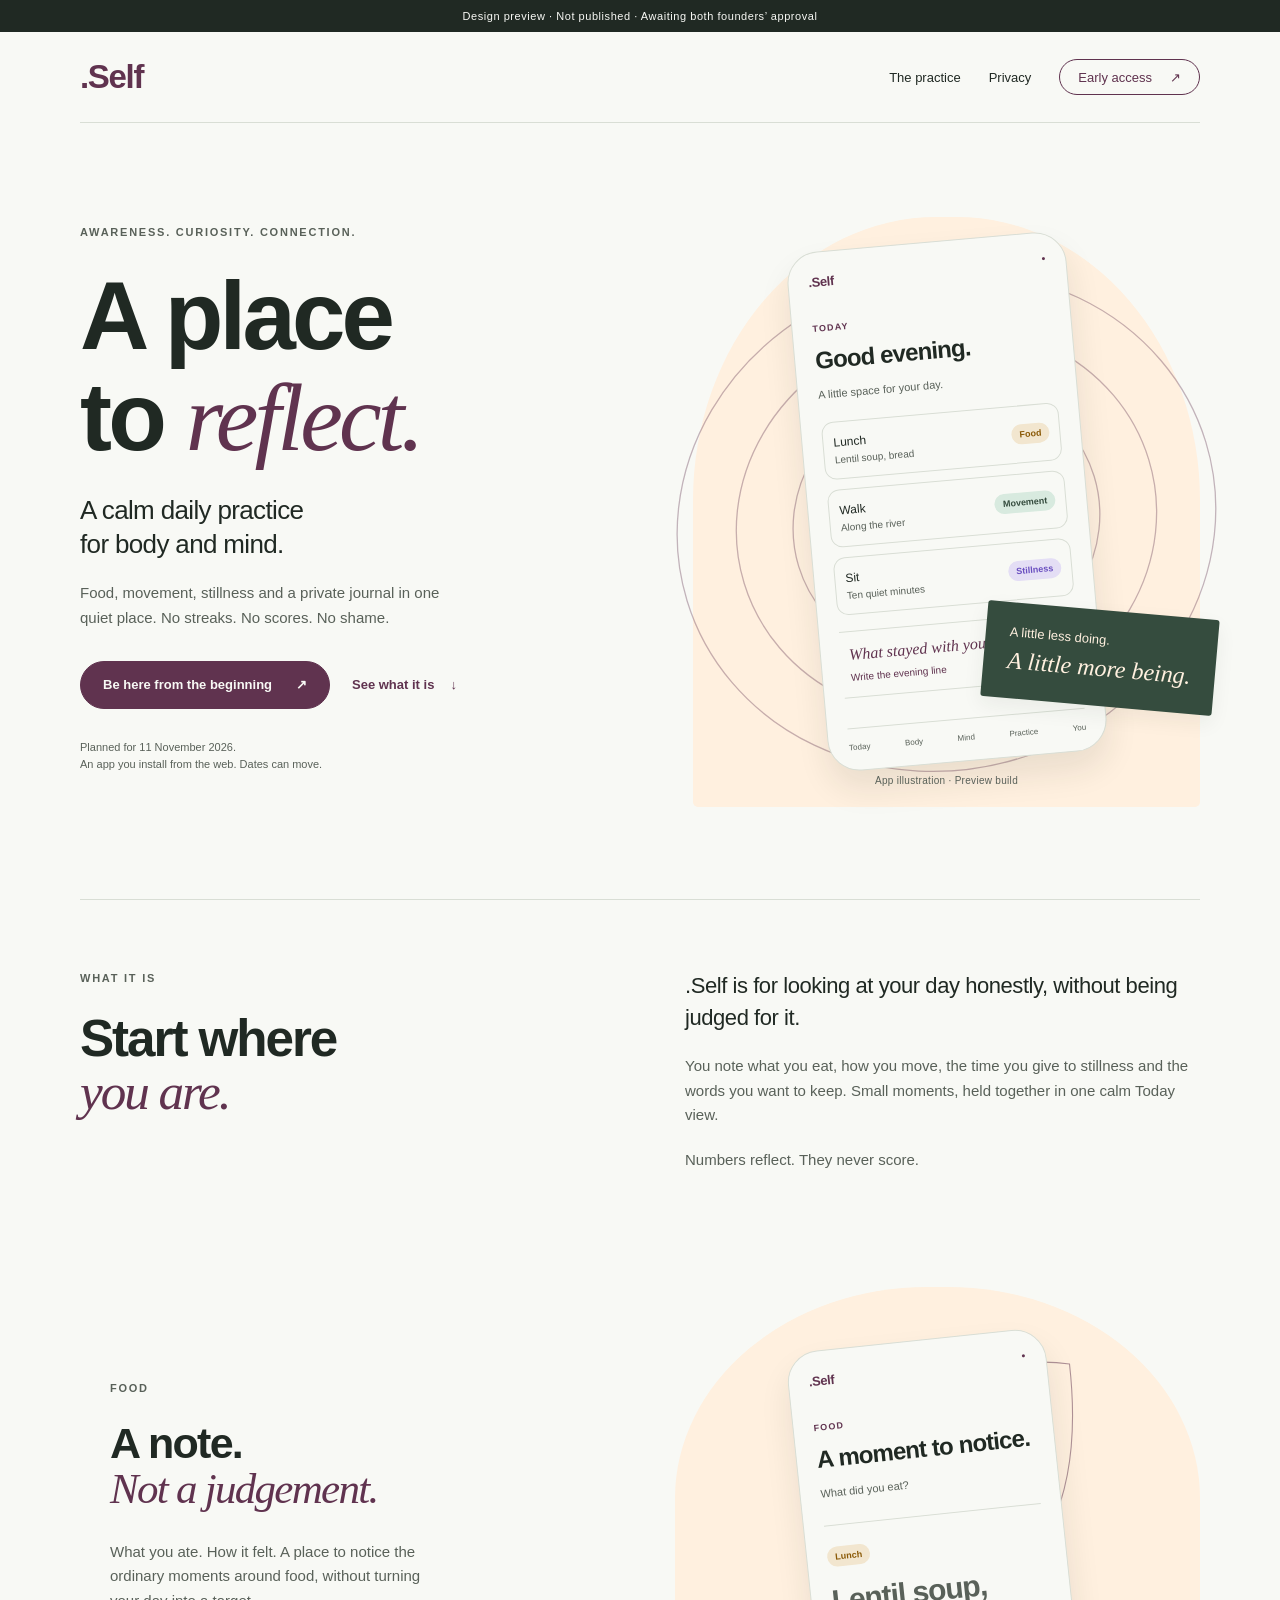
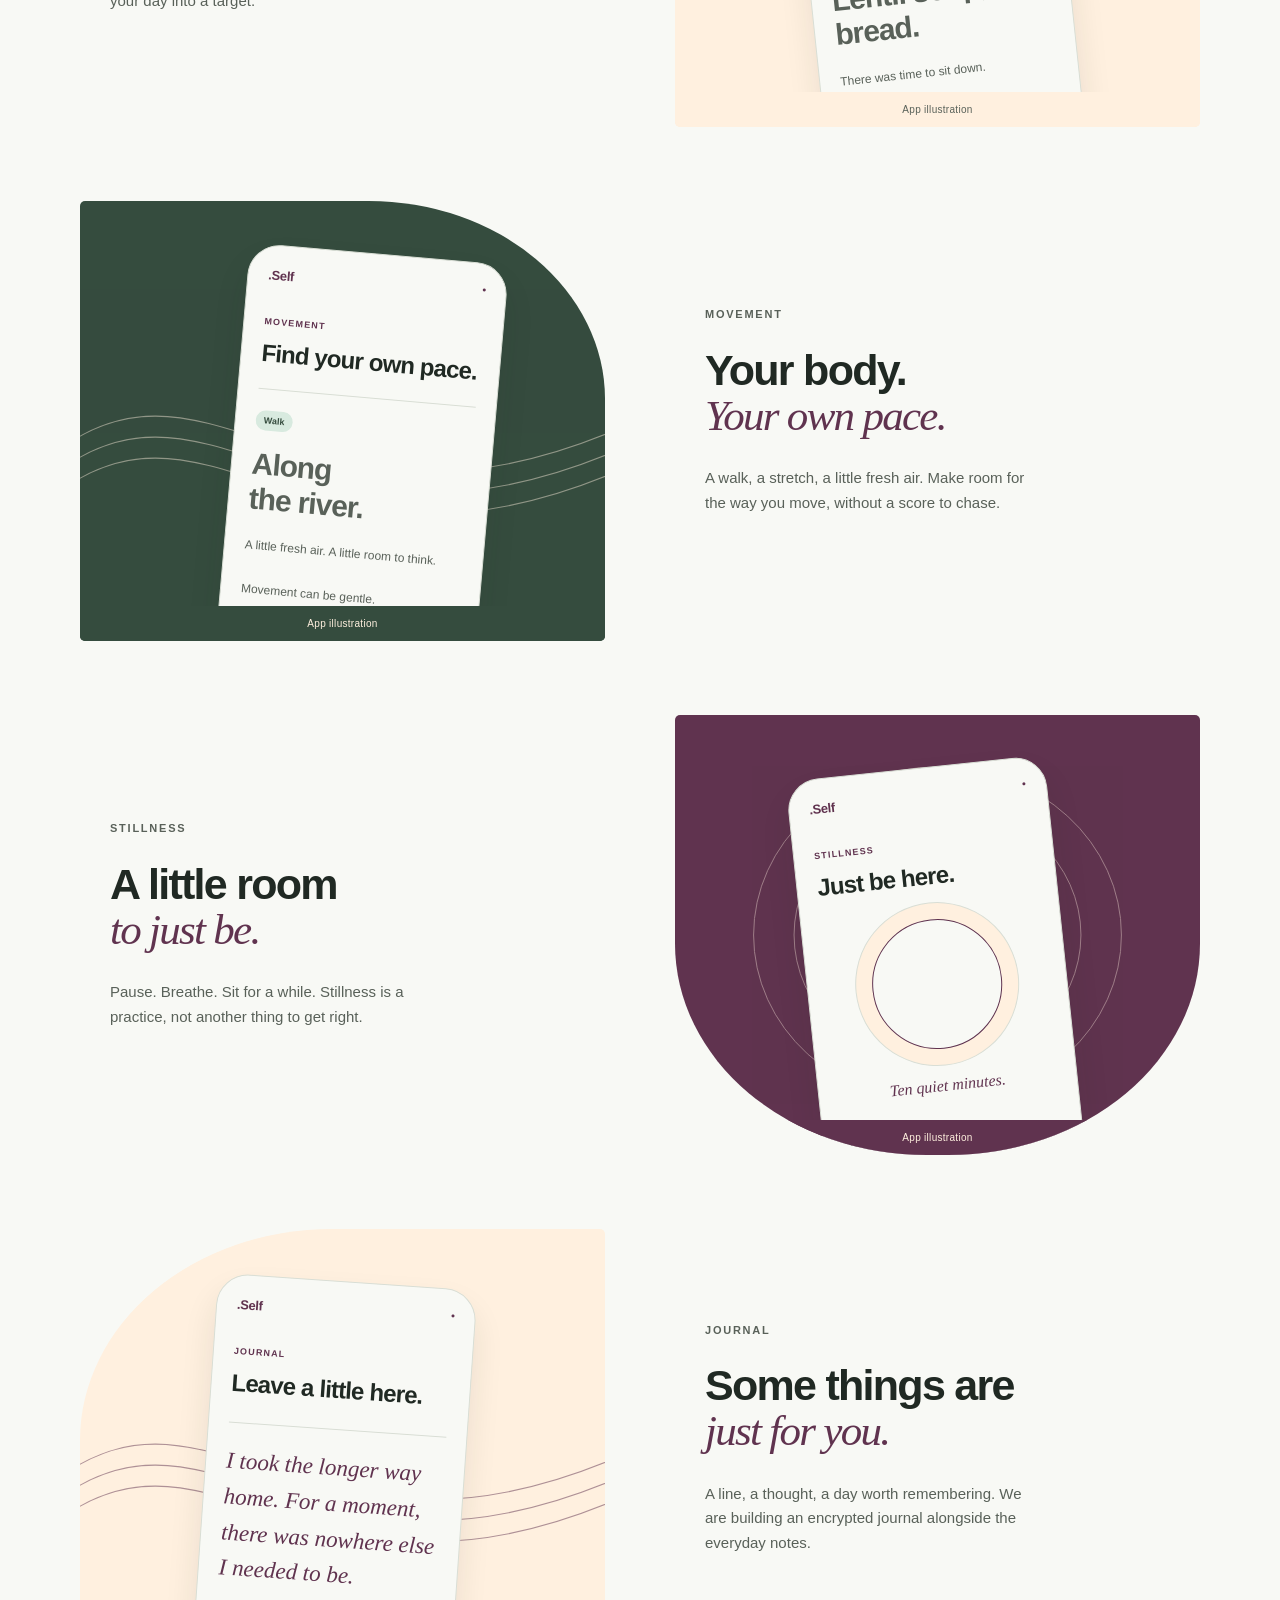
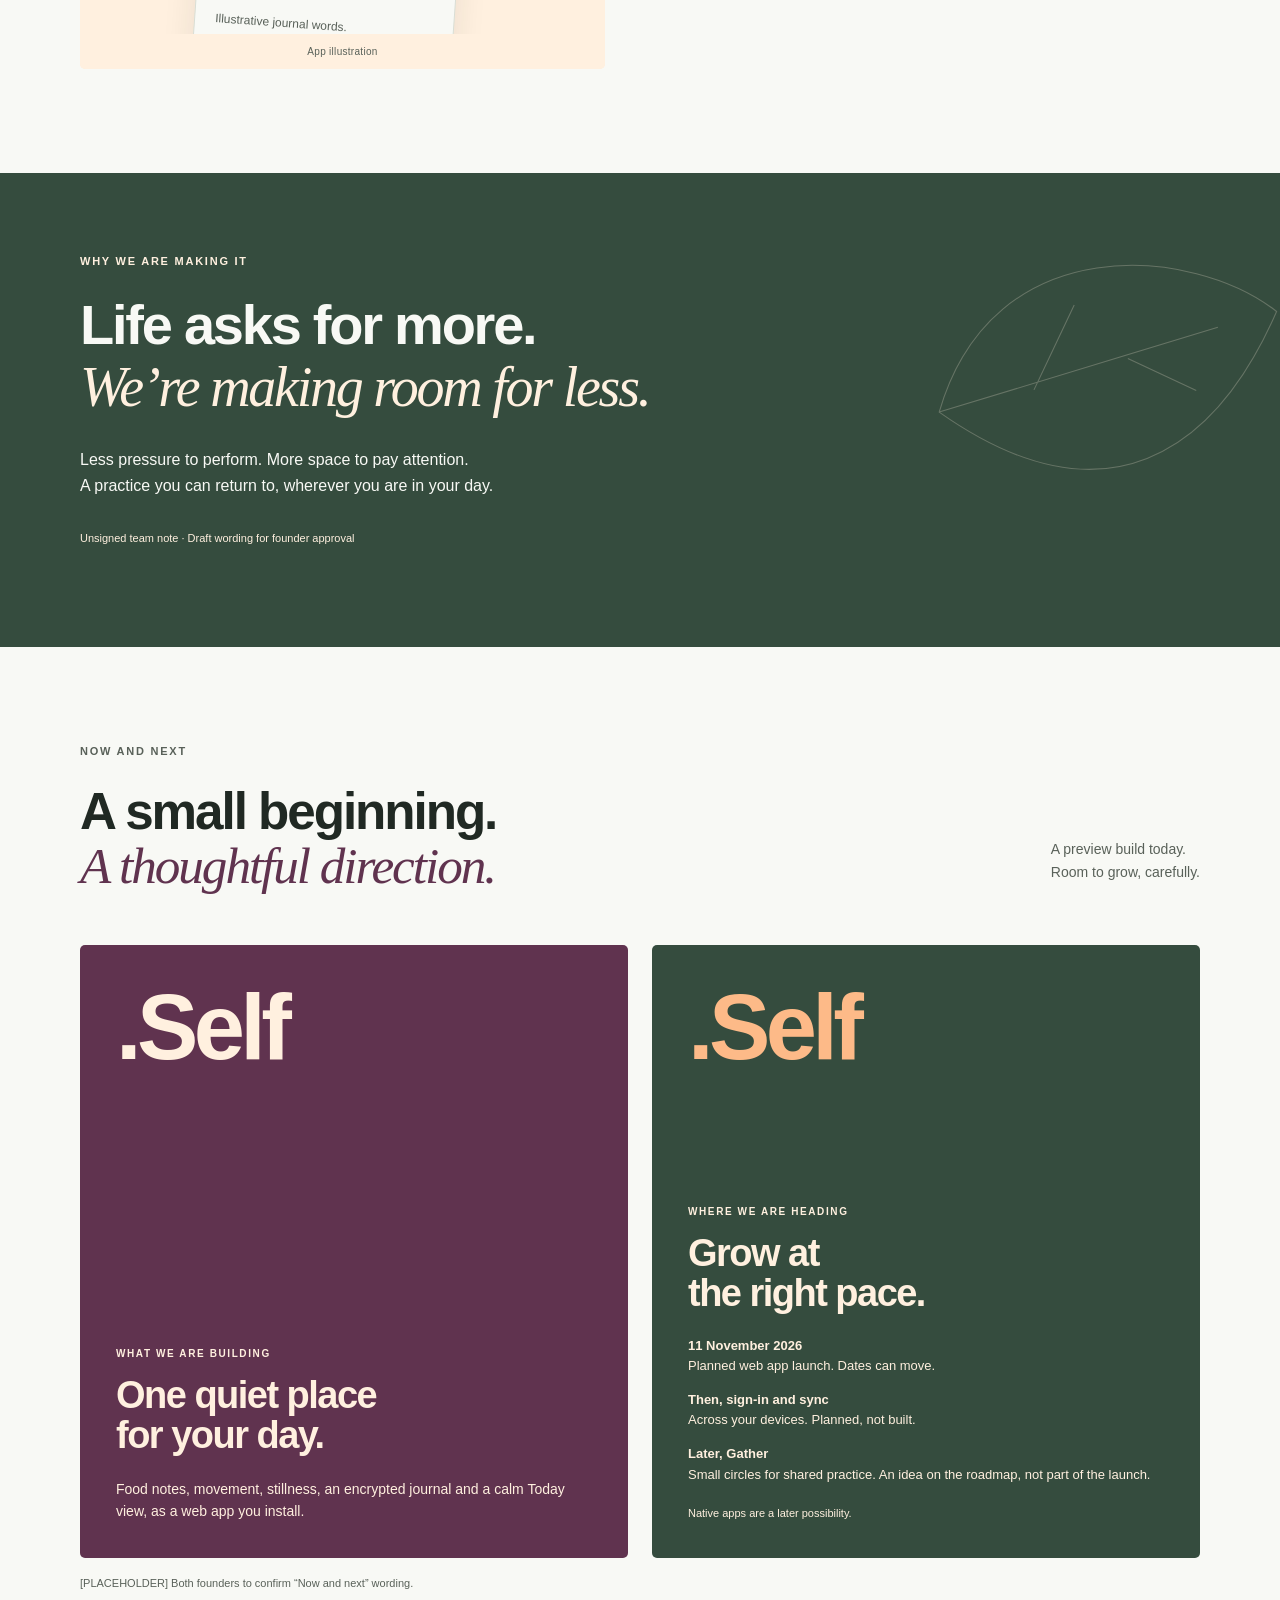
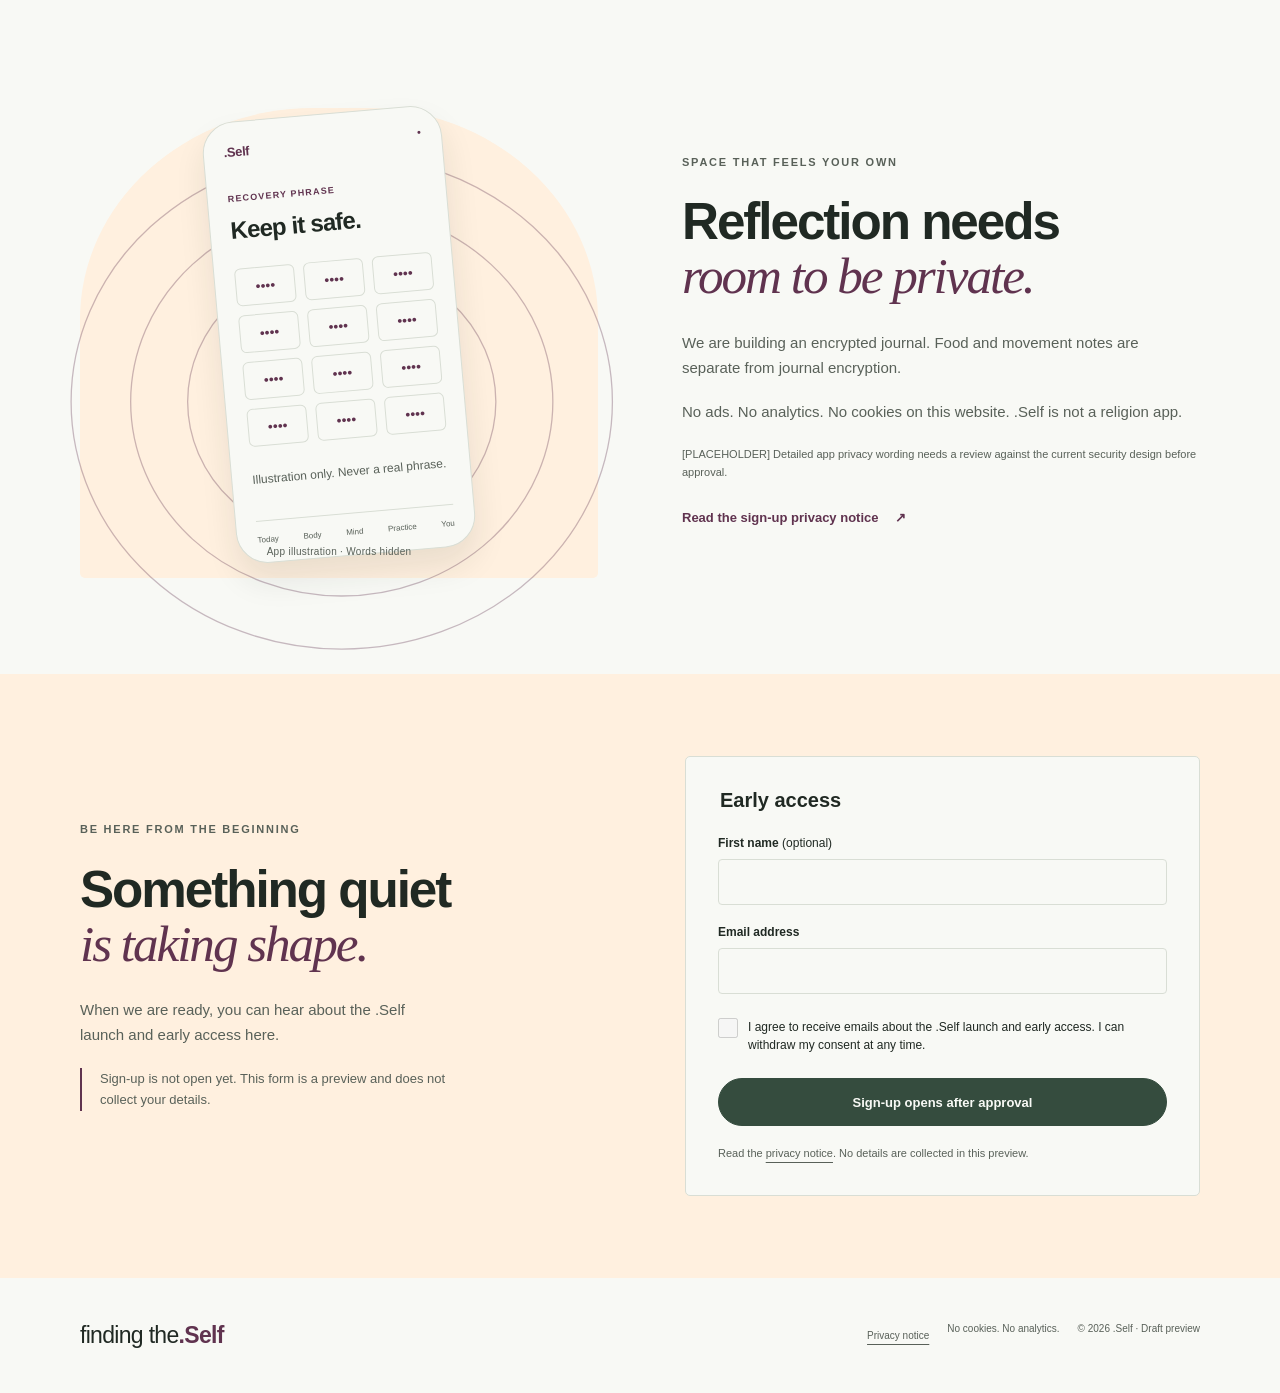
==== index.html @ f1c2dc67 "Add .Self v2.1 design preview and disabled PHP signup" ====
<!doctype html>
<html lang="en-GB"><head><meta charset="utf-8"><meta name="viewport" content="width=device-width, initial-scale=1"><meta name="robots" content="noindex, nofollow"><meta http-equiv="Content-Security-Policy" content="default-src 'none'; style-src 'self'; img-src 'self' data:; form-action 'self'; connect-src 'self'; base-uri 'none'; script-src 'none'"><title>.Self | A place to reflect</title><meta name="description" content="A calm daily practice for body and mind. Food, movement, stillness and a journal. Preview build; planned web app launch on 11 November 2026."><!-- [PLACEHOLDER] Confirm canonical domain and social image URL before approval. -->
<link rel="canonical" href="https://example.invalid/"><meta property="og:type" content="website"><meta property="og:title" content=".Self | A place to reflect"><meta property="og:description" content="A calm daily practice for body and mind. Food, movement, stillness and a journal. Preview build; planned web app launch on 11 November 2026."><meta property="og:url" content="https://example.invalid/"><meta property="og:image" content="https://example.invalid/assets/og.png"><meta property="og:image:width" content="1200"><meta property="og:image:height" content="630"><meta property="og:image:alt" content=".Self. A place to reflect."><meta name="twitter:card" content="summary_large_image"><meta name="twitter:title" content=".Self | A place to reflect"><meta name="twitter:description" content="A calm daily practice for body and mind. Food, movement, stillness and a journal. Preview build; planned web app launch on 11 November 2026."><meta name="twitter:image" content="https://example.invalid/assets/og.png"><link rel="icon" href="assets/favicon.svg" type="image/svg+xml"><link rel="icon" href="assets/favicon.png" sizes="32x32"><link rel="apple-touch-icon" href="assets/touch-icon.png"><meta name="theme-color" content="#60334F"><link rel="stylesheet" href="style.css"></head><body>
<a class="skip" href="#main">Skip to content</a><div class="draft" role="region" aria-label="Preview status">Design preview · Not published · Awaiting both founders’ approval</div>
<header class="header wrap"><a class="logo" href="index.html" aria-label=".Self home">.Self</a><nav aria-label="Main"><a href="index.html#practice">The practice</a><a href="index.html#privacy">Privacy</a><a class="nav-cta" href="index.html#early-access">Early access <span aria-hidden="true">↗</span></a></nav></header>
<main id="main" tabindex="-1">
<section class="hero wrap" aria-labelledby="hero-title"><div class="hero-copy"><p class="eyebrow">Awareness. Curiosity. Connection.</p><h1 id="hero-title">A place<br>to <em>reflect.</em></h1><p class="hero-lead">A calm daily practice<br>for body and mind.</p><p class="hero-description">Food, movement, stillness and a private journal in one quiet place. No streaks. No scores. No shame.</p><div class="actions"><a class="button" href="#early-access">Be here from the beginning <span aria-hidden="true">↗</span></a><a class="text-link" href="#practice">See what it is <span aria-hidden="true">↓</span></a></div><p class="launch-note">Planned for 11 November 2026.<br>An app you install from the web. Dates can move.</p></div><div class="hero-art"><svg class="zen rings" viewBox="0 0 500 500" aria-hidden="true"><ellipse cx="250" cy="250" rx="209" ry="191"/><ellipse cx="250" cy="250" rx="163" ry="150"/><ellipse cx="250" cy="250" rx="119" ry="109"/><ellipse cx="250" cy="250" rx="74" ry="69"/></svg><div class="phone today-phone" role="img" aria-label="Today: lunch of lentil soup and bread, a walk along the river, ten quiet minutes, and a prompt to write. Illustrative app screen, not a working app."><div class="phone-top"><span>.Self</span><span aria-hidden="true">●</span></div><p class="screen-label">TODAY</p><p class="screen-title">Good evening.</p><p class="screen-intro">A little space for your day.</p><div class="entry"><div>Lunch<small>Lentil soup, bread</small></div><span class="badge food">Food</span></div><div class="entry"><div>Walk<small>Along the river</small></div><span class="badge movement">Movement</span></div><div class="entry"><div>Sit<small>Ten quiet minutes</small></div><span class="badge stillness">Stillness</span></div><div class="journal-prompt">What stayed with you today?<small>Write the evening line</small></div><div class="phone-nav" aria-hidden="true"><span>Today</span><span>Body</span><span>Mind</span><span>Practice</span><span>You</span></div></div><div class="floating-note"><span>A little less doing.</span><em>A little more being.</em></div><span class="illustration-label">App illustration · Preview build</span></div></section>
<section class="intro wrap" id="practice" aria-labelledby="intro-title"><div><p class="eyebrow">What it is</p><h2 id="intro-title">Start where<br><em>you are.</em></h2></div><div class="intro-copy"><p>.Self is for looking at your day honestly, without being judged for it.</p><p>You note what you eat, how you move, the time you give to stillness and the words you want to keep. Small moments, held together in one calm Today view.</p><p class="quiet">Numbers reflect. They never score.</p></div></section>
<section class="features wrap" aria-label="Four parts of the practice"><article class="feature food-row"><div class="feature-copy"><p class="eyebrow">Food</p><h3>A note.<br><em>Not a judgement.</em></h3><p>What you ate. How it felt. A place to notice the ordinary moments around food, without turning your day into a target.</p></div><div class="screen-field"><svg class="zen leaf" viewBox="0 0 400 400" aria-hidden="true"><path d="M95 308C52 134 223 56 320 70c16 142-37 255-225 238Z"/><path d="M95 308 280 110M161 246l-7-87m68 18 70-6"/></svg><div class="phone " role="img" aria-label="Food notes: lentil soup and bread, with a note that there was time to sit down. Illustrative app screen, not a working app."><div class="phone-top"><span>.Self</span><span aria-hidden="true">●</span></div><p class="screen-label">FOOD</p><p class="screen-title">A moment to notice.</p><p class="screen-intro">What did you eat?</p><div class="screen-card"><span class="badge food">Lunch</span><p class="screen-subtitle">Lentil soup,<br>bread.</p><p>There was time to sit down.</p></div><p class="screen-foot">A note, not a judgement.</p><div class="phone-nav" aria-hidden="true"><span>Today</span><span>Body</span><span>Mind</span><span>Practice</span><span>You</span></div></div><span class="illustration-label">App illustration</span></div></article><article class="feature movement-row"><div class="feature-copy"><p class="eyebrow">Movement</p><h3>Your body.<br><em>Your own pace.</em></h3><p>A walk, a stretch, a little fresh air. Make room for the way you move, without a score to chase.</p></div><div class="screen-field"><svg class="zen horizon" viewBox="0 0 500 400" aria-hidden="true"><path d="M-30 235c160-130 250 115 570-40M-30 255c160-130 250 115 570-40M-30 275c160-130 250 115 570-40"/><circle cx="320" cy="128" r="52"/></svg><div class="phone " role="img" aria-label="Movement notes: a walk along the river and a note about fresh air. Illustrative app screen, not a working app."><div class="phone-top"><span>.Self</span><span aria-hidden="true">●</span></div><p class="screen-label">MOVEMENT</p><p class="screen-title">Find your own pace.</p><div class="screen-card"><span class="badge movement">Walk</span><p class="screen-subtitle">Along<br>the river.</p><p>A little fresh air. A little room to think.</p></div><p class="screen-foot">Movement can be gentle.</p><div class="phone-nav" aria-hidden="true"><span>Today</span><span>Body</span><span>Mind</span><span>Practice</span><span>You</span></div></div><span class="illustration-label">App illustration</span></div></article><article class="feature stillness-row"><div class="feature-copy"><p class="eyebrow">Stillness</p><h3>A little room<br><em>to just be.</em></h3><p>Pause. Breathe. Sit for a while. Stillness is a practice, not another thing to get right.</p></div><div class="screen-field"><svg class="zen rings" viewBox="0 0 500 500" aria-hidden="true"><ellipse cx="250" cy="250" rx="209" ry="191"/><ellipse cx="250" cy="250" rx="163" ry="150"/><ellipse cx="250" cy="250" rx="119" ry="109"/><ellipse cx="250" cy="250" rx="74" ry="69"/></svg><div class="phone " role="img" aria-label="Stillness: a quiet breathing circle and ten quiet minutes. Illustrative app screen, not a working app."><div class="phone-top"><span>.Self</span><span aria-hidden="true">●</span></div><p class="screen-label">STILLNESS</p><p class="screen-title">Just be here.</p><div class="screen-breath" aria-hidden="true"></div><p class="screen-centre">Ten quiet minutes.</p><p class="screen-foot">Nothing to get right.</p><div class="phone-nav" aria-hidden="true"><span>Today</span><span>Body</span><span>Mind</span><span>Practice</span><span>You</span></div></div><span class="illustration-label">App illustration</span></div></article><article class="feature journal-row"><div class="feature-copy"><p class="eyebrow">Journal</p><h3>Some things are<br><em>just for you.</em></h3><p>A line, a thought, a day worth remembering. We are building an encrypted journal alongside the everyday notes.</p></div><div class="screen-field"><svg class="zen horizon" viewBox="0 0 500 400" aria-hidden="true"><path d="M-30 235c160-130 250 115 570-40M-30 255c160-130 250 115 570-40M-30 275c160-130 250 115 570-40"/><circle cx="320" cy="128" r="52"/></svg><div class="phone " role="img" aria-label="Journal: an illustrative reflection about taking a slower walk home. Illustrative app screen, not a working app."><div class="phone-top"><span>.Self</span><span aria-hidden="true">●</span></div><p class="screen-label">JOURNAL</p><p class="screen-title">Leave a little here.</p><div class="journal-lines"><p>I took the longer way home. For a moment, there was nowhere else I needed to be.</p></div><p class="screen-foot">Illustrative journal words.</p><div class="phone-nav" aria-hidden="true"><span>Today</span><span>Body</span><span>Mind</span><span>Practice</span><span>You</span></div></div><span class="illustration-label">App illustration</span></div></article></section>
<section class="why" aria-labelledby="why-title"><div class="wrap why-inner"><p class="eyebrow">Why we are making it</p><h2 id="why-title">Life asks for more.<br><em>We’re making room for less.</em></h2><p>Less pressure to perform. More space to pay attention.<br>A practice you can return to, wherever you are in your day.</p><p class="team-note">Unsigned team note · Draft wording for founder approval</p><svg class="zen leaf" viewBox="0 0 400 400" aria-hidden="true"><path d="M95 308C52 134 223 56 320 70c16 142-37 255-225 238Z"/><path d="M95 308 280 110M161 246l-7-87m68 18 70-6"/></svg></div></section>
<section class="now-next wrap" id="launch" aria-labelledby="next-title"><div class="section-heading"><div><p class="eyebrow">Now and next</p><h2 id="next-title">A small beginning.<br><em>A thoughtful direction.</em></h2></div><p>A preview build today.<br>Room to grow, carefully.</p></div><div class="tiles"><article class="tile plum"><span class="tile-wordmark" aria-hidden="true">.Self</span><div><p class="eyebrow">What we are building</p><h3>One quiet place<br>for your day.</h3><p>Food notes, movement, stillness, an encrypted journal and a calm Today view, as a web app you install.</p></div></article><article class="tile forest"><span class="tile-wordmark" aria-hidden="true">.Self</span><div><p class="eyebrow">Where we are heading</p><h3>Grow at<br>the right pace.</h3><ul><li><strong>11 November 2026</strong><br>Planned web app launch. Dates can move.</li><li><strong>Then, sign-in and sync</strong><br>Across your devices. Planned, not built.</li><li><strong>Later, Gather</strong><br>Small circles for shared practice. An idea on the roadmap, not part of the launch.</li></ul><p class="tile-small">Native apps are a later possibility.</p></div></article></div><p class="approval-note">[PLACEHOLDER] Both founders to confirm “Now and next” wording.</p></section>
<section class="privacy-section wrap" id="privacy" aria-labelledby="privacy-title"><div class="privacy-art"><svg class="zen rings" viewBox="0 0 500 500" aria-hidden="true"><ellipse cx="250" cy="250" rx="209" ry="191"/><ellipse cx="250" cy="250" rx="163" ry="150"/><ellipse cx="250" cy="250" rx="119" ry="109"/><ellipse cx="250" cy="250" rx="74" ry="69"/></svg><div class="phone recovery-phone" role="img" aria-label="Recovery phrase: twelve hidden words represented by dots; no real recovery phrase is shown. Illustrative app screen, not a working app."><div class="phone-top"><span>.Self</span><span aria-hidden="true">●</span></div><p class="screen-label">RECOVERY PHRASE</p><p class="screen-title">Keep it safe.</p><div class="phrase-dots" aria-hidden="true"><span>••••</span><span>••••</span><span>••••</span><span>••••</span><span>••••</span><span>••••</span><span>••••</span><span>••••</span><span>••••</span><span>••••</span><span>••••</span><span>••••</span></div><p class="screen-foot">Illustration only. Never a real phrase.</p><div class="phone-nav" aria-hidden="true"><span>Today</span><span>Body</span><span>Mind</span><span>Practice</span><span>You</span></div></div><span class="illustration-label">App illustration · Words hidden</span></div><div class="privacy-copy"><p class="eyebrow">Space that feels your own</p><h2 id="privacy-title">Reflection needs<br><em>room to be private.</em></h2><p>We are building an encrypted journal. Food and movement notes are separate from journal encryption.</p><p>No ads. No analytics. No cookies on this website. .Self is not a religion app.</p><p class="quiet">[PLACEHOLDER] Detailed app privacy wording needs a review against the current security design before approval.</p><a class="text-link" href="privacy.html">Read the sign-up privacy notice <span aria-hidden="true">↗</span></a></div></section>
<section class="early-access" id="early-access" aria-labelledby="access-title"><div class="wrap access-inner"><div><p class="eyebrow">Be here from the beginning</p><h2 id="access-title">Something quiet<br><em>is taking shape.</em></h2><p>When we are ready, you can hear about the .Self launch and early access here.</p><p class="signup-status" id="signup-status" role="status" aria-live="polite">Sign-up is not open yet. This form is a preview and does not collect your details.</p></div><div class="form-card"><form method="post" action="signup.php" aria-describedby="signup-status"><fieldset disabled><legend>Early access</legend><label for="first-name">First name <span>(optional)</span></label><input id="first-name" name="first_name" type="text" autocomplete="given-name" maxlength="80"><label for="email">Email address</label><input id="email" name="email" type="email" autocomplete="email" maxlength="254" required><div class="honeypot" aria-hidden="true"><label for="website">Leave this empty</label><input id="website" name="website" type="text" tabindex="-1" autocomplete="off"></div><input name="time_token" type="hidden" value=""><label class="consent" for="consent"><input id="consent" name="consent" type="checkbox" value="launch-v1" required><span>I agree to receive emails about the .Self launch and early access. I can withdraw my consent at any time.</span></label><button class="button" type="submit">Sign-up opens after approval</button></fieldset><p class="form-privacy">Read the <a href="privacy.html">privacy notice</a>. No details are collected in this preview.</p></form></div></div></section>
</main><footer class="footer wrap"><a class="footer-lockup" href="index.html">finding the <strong>.Self</strong></a><div><a href="privacy.html">Privacy notice</a><span>No cookies. No analytics.</span><span>© 2026 .Self · Draft preview</span></div></footer></body></html>
---- style.css ----
:root{--paper:#F8F9F5;--ink:#202923;--plum:#60334F;--muted:#596159;--line:#D9DED5;--lime:#E8F48C;--forest:#354C3E;--deep:#47223B;--amber:#FDBA88;--cream:#FFF0DF;font-family:Arial,Helvetica,sans-serif;color:var(--ink);background:var(--paper);}
*{box-sizing:border-box}
html{scroll-behavior:smooth;scroll-padding-top:28px}
body{margin:0}
a{color:inherit;text-underline-offset:5px}
button,input{font:inherit}
a,button,input{touch-action:manipulation}
a:focus-visible,button:focus-visible,input:focus-visible{outline:3px solid var(--plum);outline-offset:5px}
p{line-height:1.65;margin:0 0 20px}
h1,h2,h3,h4{margin:0;font-weight:600}
h1,h2,h3{letter-spacing:-.04em;line-height:1.05;text-wrap:balance}
em{font-family:Georgia,serif;font-weight:400;color:var(--plum)}
.wrap{width:min(1120px,calc(100% - 96px));margin-inline:auto}
.skip{position:absolute;left:24px;top:-100px;padding:14px 20px;background:var(--paper);z-index:20}
.skip:focus{top:12px}
.draft{text-align:center;font-size:11px;letter-spacing:.05em;padding:10px 20px;background:var(--ink);color:var(--paper)}
.header{display:flex;justify-content:space-between;align-items:center;padding-block:26px;border-bottom:1px solid var(--line)}
.logo{text-decoration:none;font-size:33px;font-weight:700;letter-spacing:-.04em;color:var(--plum)}
nav{display:flex;align-items:center;gap:28px}
nav a{font-size:13px;text-decoration:none;display:inline-flex;align-items:center;min-height:36px}
nav a:hover,.text-link:hover{text-decoration:underline}
.nav-cta{border:1px solid var(--plum);border-radius:30px;padding:8px 18px;gap:18px;color:var(--plum)}
.eyebrow{text-transform:uppercase;font-size:11px;font-weight:700;letter-spacing:.16em;line-height:1.6;margin-bottom:24px;color:var(--muted)}
.hero{display:grid;grid-template-columns:1.15fr 1fr;gap:30px;align-items:center;padding-top:68px;padding-bottom:92px}
.hero h1{font-size:clamp(66px,7.5vw,96px);margin-bottom:26px}
.hero-lead{font-size:26px;line-height:1.28;letter-spacing:-.025em;margin-bottom:20px}
.hero-description{font-size:15px;max-width:390px;color:var(--muted)}
.actions{display:flex;align-items:center;flex-wrap:wrap;gap:22px;margin-block:30px}
.button{display:inline-flex;align-items:center;justify-content:center;gap:24px;min-height:48px;padding:15px 22px;border:1px solid var(--plum);border-radius:32px;background:var(--plum);color:var(--paper);font-size:13px;font-weight:700;text-decoration:none;transition:background .25s,transform .25s}
.button:hover{background:var(--deep);transform:translateY(-2px)}
.text-link{display:inline-flex;align-items:center;gap:16px;min-height:32px;font-size:13px;color:var(--plum);font-weight:700;text-decoration:none}
.launch-note{font-size:11px;color:var(--muted);line-height:1.6;margin:0}
.hero-art{position:relative;background:var(--cream);border-radius:48% 48% 5px 5px;min-height:590px;display:flex;justify-content:center;align-items:center;margin-top:26px;isolation:isolate}
.zen{position:absolute;fill:none;stroke:var(--plum);stroke-width:1;pointer-events:none;z-index:-1}
.hero-art>.zen{width:128%;left:-14%;top:-20px;opacity:.35;transform:rotate(-17deg)}
.phone{background:var(--paper);border:1px solid var(--line);border-radius:32px;box-shadow:0 18px 32px #20292318;width:260px;min-height:420px;padding:22px 20px 18px;flex-shrink:0;position:relative;color:var(--ink);font-family:Arial,Helvetica,sans-serif}
.today-phone{width:280px;min-height:450px;transform:rotate(-5deg);margin-top:-22px}
.phone-top{display:flex;justify-content:space-between;font-size:13px;font-weight:700;color:var(--plum);margin-bottom:32px;letter-spacing:-.03em}
.phone-top>span:last-child{font-size:7px}
.screen-label{font-size:9px;font-weight:700;letter-spacing:.13em;color:var(--plum);margin-bottom:10px}
.phone .screen-title{font-size:24px;letter-spacing:-.035em;line-height:1.15;margin-bottom:12px}
.screen-intro{font-size:11px;color:var(--muted);margin-bottom:18px}
.entry{border:1px solid var(--line);border-radius:12px;padding:13px 10px;margin-bottom:10px;display:flex;align-items:center;justify-content:space-between;font-size:12px;gap:8px}
.entry small{display:block;font-size:10px;color:var(--muted);margin-top:5px}
.badge{font-size:9px;font-weight:700;border-radius:20px;padding:5px 8px;white-space:nowrap}
.food{color:#8A5906;background:#F2E6CF}
.movement{color:var(--forest);background:#D8EADF}
.stillness{color:#6A4FC0;background:#E4DEF5}
.journal-prompt{font-family:Georgia,serif;font-style:italic;font-size:16px;color:var(--plum);padding:14px 8px;border-block:1px solid var(--line);margin-top:16px}
.journal-prompt small{display:block;font-family:Arial,sans-serif;font-style:normal;font-size:10px;margin-top:8px}
.phone-nav{display:flex;justify-content:space-between;gap:5px;border-top:1px solid var(--line);padding-top:14px;margin-top:30px;font-size:8px;color:var(--muted)}
.floating-note{position:absolute;right:-16px;bottom:102px;background:var(--forest);color:var(--cream);padding:20px 24px;box-shadow:0 8px 20px #20292310;transform:rotate(5deg);font-size:13px;line-height:1.5;border-radius:3px}
.floating-note span,.floating-note em{display:block}
.floating-note em{font-size:24px;color:var(--cream)}
.illustration-label{position:absolute;bottom:21px;left:0;width:100%;text-align:center;font-size:10px;letter-spacing:.03em;color:var(--muted)}
.intro{border-top:1px solid var(--line);padding-block:70px 74px;display:grid;grid-template-columns:1fr 1fr;gap:90px}
h2{font-size:clamp(38px,4vw,52px);margin-bottom:28px}
.intro-copy>p:first-child{font-size:22px;line-height:1.45;letter-spacing:-.02em}
.intro-copy>p{color:var(--muted);font-size:15px}
.intro-copy>p:first-child{color:var(--ink)}
.quiet{font-size:13px;color:var(--muted)}
.features{padding-bottom:84px}
.feature{display:grid;grid-template-columns:1fr 1fr;min-height:470px;gap:70px;align-items:center;padding-block:20px}
.feature+.feature{margin-top:34px}
.feature:nth-child(even) .feature-copy{order:2}
.feature:nth-child(even) .screen-field{order:1}
.feature-copy{max-width:380px;padding-inline:30px}
.feature h3{font-size:43px;margin-bottom:28px}
.feature-copy>p:last-child{font-size:15px;color:var(--muted)}
.screen-field{position:relative;height:440px;overflow:hidden;border-radius:5px;display:flex;justify-content:center;align-items:flex-start;isolation:isolate;padding-top:52px}
.screen-field .phone{transform:rotate(-6deg);min-height:430px}
.food-row .screen-field{background:var(--cream);border-radius:48% 48% 5px 5px}
.movement-row .screen-field{background:var(--forest);border-radius:5px 45% 5px 5px}
.stillness-row .screen-field{background:var(--plum);border-radius:5px 5px 48% 48%}
.journal-row .screen-field{background:var(--cream);border-radius:48% 5px 5px 5px}
.movement-row .phone{transform:rotate(5deg);margin-left:36px}
.journal-row .phone{transform:rotate(4deg);margin-left:-20px}
.screen-field>.zen{width:100%;height:100%;top:0;left:0;opacity:.5}
.movement-row .zen,.stillness-row .zen{stroke:var(--cream);opacity:.45}
.movement-row .illustration-label,.stillness-row .illustration-label{color:var(--cream)}
.screen-field .illustration-label{background:inherit;bottom:0;padding-block:12px;z-index:2}
.screen-card{border-top:1px solid var(--line);margin-top:22px;padding-top:20px}
.phone .screen-subtitle{font-size:30px;line-height:1.15;letter-spacing:-.035em;margin-top:20px;margin-bottom:20px}
.screen-card p,.screen-foot{font-size:12px;color:var(--muted)}
.screen-foot{margin-top:24px}
.screen-breath{width:130px;height:130px;border:1px solid var(--plum);border-radius:50%;margin:30px auto 24px;box-shadow:0 0 0 16px var(--cream),0 0 0 17px var(--line)}
.screen-centre{text-align:center;font-family:Georgia,serif;font-style:italic;color:var(--plum)}
.journal-lines{margin-top:26px;padding-top:20px;border-top:1px solid var(--line)}
.journal-lines p{font-family:Georgia,serif;font-style:italic;font-size:23px;line-height:1.55;color:var(--plum)}
.why{background:var(--forest);color:var(--paper);padding-block:80px;overflow:hidden}
.why-inner{position:relative;isolation:isolate}
.why .eyebrow,.why em{color:var(--cream)}
.why h2{max-width:820px;font-size:56px;line-height:1.1}
.why p:not(.eyebrow){max-width:620px;font-size:16px}
.why .team-note{font-size:11px!important;margin-top:30px;color:var(--cream)}
.why .zen{right:-110px;top:-100px;width:430px;stroke:var(--cream);opacity:.24;transform:rotate(30deg)}
.now-next{padding-block:96px}
.section-heading{display:flex;align-items:flex-end;justify-content:space-between;gap:40px;margin-bottom:24px}
.section-heading>p{font-size:14px;color:var(--muted);padding-bottom:16px}
.tiles{display:grid;grid-template-columns:repeat(2,minmax(0,1fr));gap:24px}
.tile{min-width:0;border-radius:5px;aspect-ratio:1/1.12;padding:36px;display:flex;flex-direction:column;justify-content:space-between;color:var(--cream)}
.plum{background:var(--plum)}
.forest{background:var(--forest)}
.tile-wordmark{font-size:92px;font-weight:700;letter-spacing:-.05em;line-height:1;display:block;margin-bottom:44px}
.forest .tile-wordmark{color:var(--amber)}
.tile .eyebrow{color:var(--cream);font-size:10px;margin-bottom:14px}
.tile h3{font-size:38px;margin-bottom:22px}
.tile p{font-size:14px;line-height:1.6;margin-bottom:0}
.tile ul{list-style:none;padding:0;margin:0;font-size:13px;line-height:1.55}
.tile li+li{margin-top:14px}
.tile-small{font-size:11px!important;margin-top:20px}
.approval-note{font-size:11px;color:var(--muted);margin-top:16px}
.privacy-section{display:grid;grid-template-columns:1fr 1fr;gap:84px;align-items:center;padding-block:0 96px}
.privacy-art{position:relative;isolation:isolate;display:flex;align-items:center;justify-content:center;min-height:470px;background:var(--cream);border-radius:45% 45% 5px 5px}
.privacy-art>.zen{width:125%;opacity:.32;left:-12%;top:-30px}
.recovery-phone{transform:rotate(-5deg);min-height:350px;width:240px;margin-top:-18px}
.phrase-dots{display:grid;grid-template-columns:repeat(3,1fr);gap:9px;margin-top:25px}
.phrase-dots span{border:1px solid var(--line);padding:10px 6px;border-radius:6px;font-size:14px;text-align:center;color:var(--plum)}
.privacy-copy>p:not(.eyebrow){font-size:15px;color:var(--muted)}
.privacy-copy .quiet{font-size:11px!important}
.early-access{background:var(--cream);padding-block:82px}
.access-inner{display:grid;grid-template-columns:1fr 1fr;gap:90px;align-items:center}
.access-inner>div>p:not(.eyebrow){font-size:15px;max-width:370px;color:var(--muted)}
.signup-status{border-left:2px solid var(--plum);padding-left:18px;font-size:13px!important}
.form-card{background:var(--paper);padding:32px;border:1px solid var(--line);border-radius:5px}
fieldset{border:0;padding:0;margin:0;min-width:0}
legend{font-size:20px;font-weight:700;margin-bottom:24px}
label{display:block;font-size:12px;font-weight:700;margin-bottom:9px}
label span{font-weight:400}
input[type=text],input[type=email]{width:100%;height:46px;border:1px solid var(--muted);border-radius:4px;background:var(--paper);padding:12px;color:var(--ink);margin-bottom:20px}
input:disabled{opacity:1;border-color:var(--line)}
.consent{display:flex;align-items:flex-start;gap:10px;margin-block:4px 24px;line-height:1.5}
.consent input{width:20px;height:20px;flex-shrink:0;margin:0;accent-color:var(--plum)}
.consent span{font-size:12px}
.form-card button{width:100%;cursor:pointer}
.form-card button:disabled{cursor:not-allowed;background:var(--forest);border-color:var(--forest)}
.form-privacy{font-size:11px;color:var(--muted);margin:18px 0 0}
.honeypot{display:none}
.footer{display:flex;align-items:center;justify-content:space-between;gap:30px;padding-block:44px}
.footer-lockup{text-decoration:none;font-size:23px;letter-spacing:-.03em}
.footer-lockup strong{color:var(--plum)}
.footer>div{display:flex;flex-wrap:wrap;justify-content:flex-end;gap:18px;font-size:10px;color:var(--muted)}
.footer a{min-height:24px;display:inline-flex;align-items:center}
.document{max-width:760px;padding-block:72px}
.document h1{font-size:64px;margin-bottom:30px}
.document h2{font-size:28px;margin-top:42px;margin-bottom:18px}
.document p{font-size:16px;color:var(--muted)}
.document .document-lead{font-size:22px;color:var(--ink)}
.short-page{min-height:65vh}
.stillness-row .rings{animation:breathe 8s ease-in-out infinite}
.hero-art>.rings{animation:drift 10s ease-in-out infinite}
@keyframes breathe{50%{transform:scale(.91);opacity:.25}
}
@keyframes drift{50%{transform:rotate(-12deg) scale(.97);opacity:.2}
}
@media(max-width:700px){.wrap{width:calc(100% - 40px)}
.draft{font-size:9px;letter-spacing:0}
.header{padding-block:19px}
.logo{font-size:30px}
nav{gap:14px}
nav a{font-size:11px}
nav a:first-child{display:none}
.nav-cta{padding:7px 12px;gap:12px}
.hero{grid-template-columns:1fr;padding-top:44px;padding-bottom:54px;gap:44px}
.hero .eyebrow{font-size:9px;margin-bottom:22px}
.hero h1{font-size:76px;margin-bottom:24px}
.hero-lead{font-size:24px}
.hero-description{font-size:14px;max-width:340px}
.hero .actions{gap:16px;margin-block:25px}
.button{font-size:12px;gap:18px;padding:14px 19px}
.text-link{font-size:12px}
.hero-art{min-height:535px;max-width:450px;width:100%;margin:0 auto}
.hero-art>.zen{width:100%;left:0;top:14px}
.today-phone{width:260px;margin-left:-12px}
.floating-note{bottom:59px;right:5px;padding:16px 20px}
.floating-note em{font-size:22px}
.intro{grid-template-columns:1fr;gap:5px;padding-block:52px}
.intro h2{font-size:43px}
.intro-copy>p:first-child{font-size:20px}
.intro-copy>p{font-size:14px}
.feature{grid-template-columns:1fr;gap:10px;padding-block:15px}
.feature+.feature{margin-top:40px}
.feature-copy{max-width:none;padding-inline:0}
.feature h3{font-size:38px;margin-bottom:22px}
.feature-copy>p:last-child{font-size:14px;max-width:360px}
.feature:nth-child(even) .feature-copy{order:0}
.feature:nth-child(even) .screen-field{order:0}
.screen-field{height:400px;padding-top:35px}
.screen-field .phone{width:240px}
.features{padding-bottom:56px}
.why{padding-block:58px}
.why h2{font-size:39px}
.why p:not(.eyebrow){font-size:14px}
.why .zen{width:300px;right:-170px;top:20px}
.now-next{padding-block:58px}
.section-heading{display:block;margin-bottom:30px}
.section-heading>p{padding:0;margin-bottom:0}
.tiles{grid-template-columns:1fr;gap:18px}
.tile{aspect-ratio:auto;min-height:400px;padding:28px}
.tile-wordmark{font-size:88px;margin-bottom:42px}
.tile h3{font-size:35px}
.privacy-section{grid-template-columns:1fr;gap:40px;padding-block:0 58px}
.privacy-art{min-height:430px;order:2}
.privacy-copy{order:1}
.privacy-art>.zen{width:100%;left:0;top:20px}
.early-access{padding-block:56px}
.access-inner{grid-template-columns:1fr;gap:24px}
.access-inner h2{font-size:42px}
.form-card{padding:25px}
.footer{display:block;padding-block:32px}
.footer>div{justify-content:flex-start;margin-top:24px;gap:12px 20px}
.document{padding-block:50px}
.document h1{font-size:48px}
.document h2{font-size:27px}
.document .document-lead{font-size:20px}
}
@media(max-width:360px){.wrap{width:calc(100% - 32px)}
.hero h1{font-size:64px}
.hero-art{min-height:505px}
.today-phone{width:235px}
.floating-note{right:0;font-size:11px}
.floating-note em{font-size:19px}
.tile{padding:24px}
.form-card{padding:20px}
.consent{gap:8px}
}
@media(prefers-reduced-motion:reduce){html{scroll-behavior:auto}
*,*::before,*::after{animation:none!important;transition:none!important}
}
main{overflow:clip}
.why{position:relative}
.screen-title,.screen-subtitle{font-weight:600}
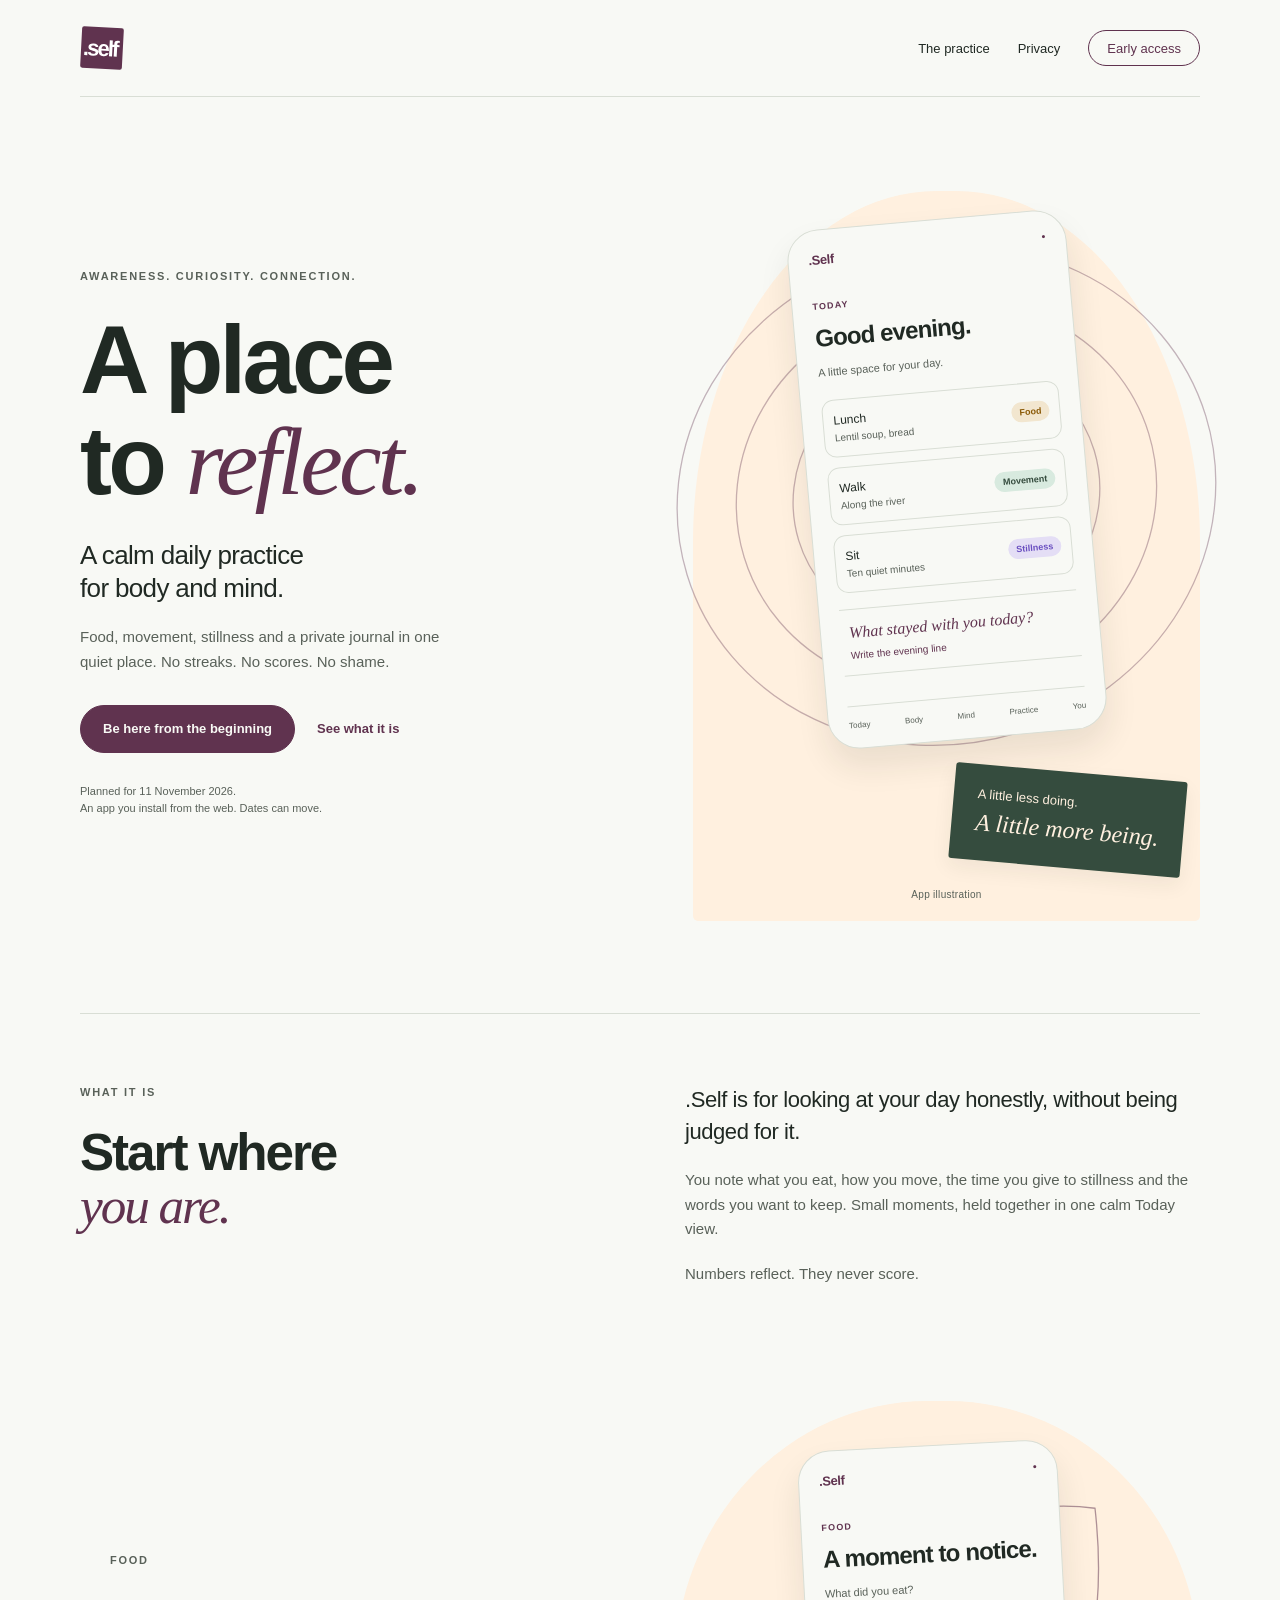
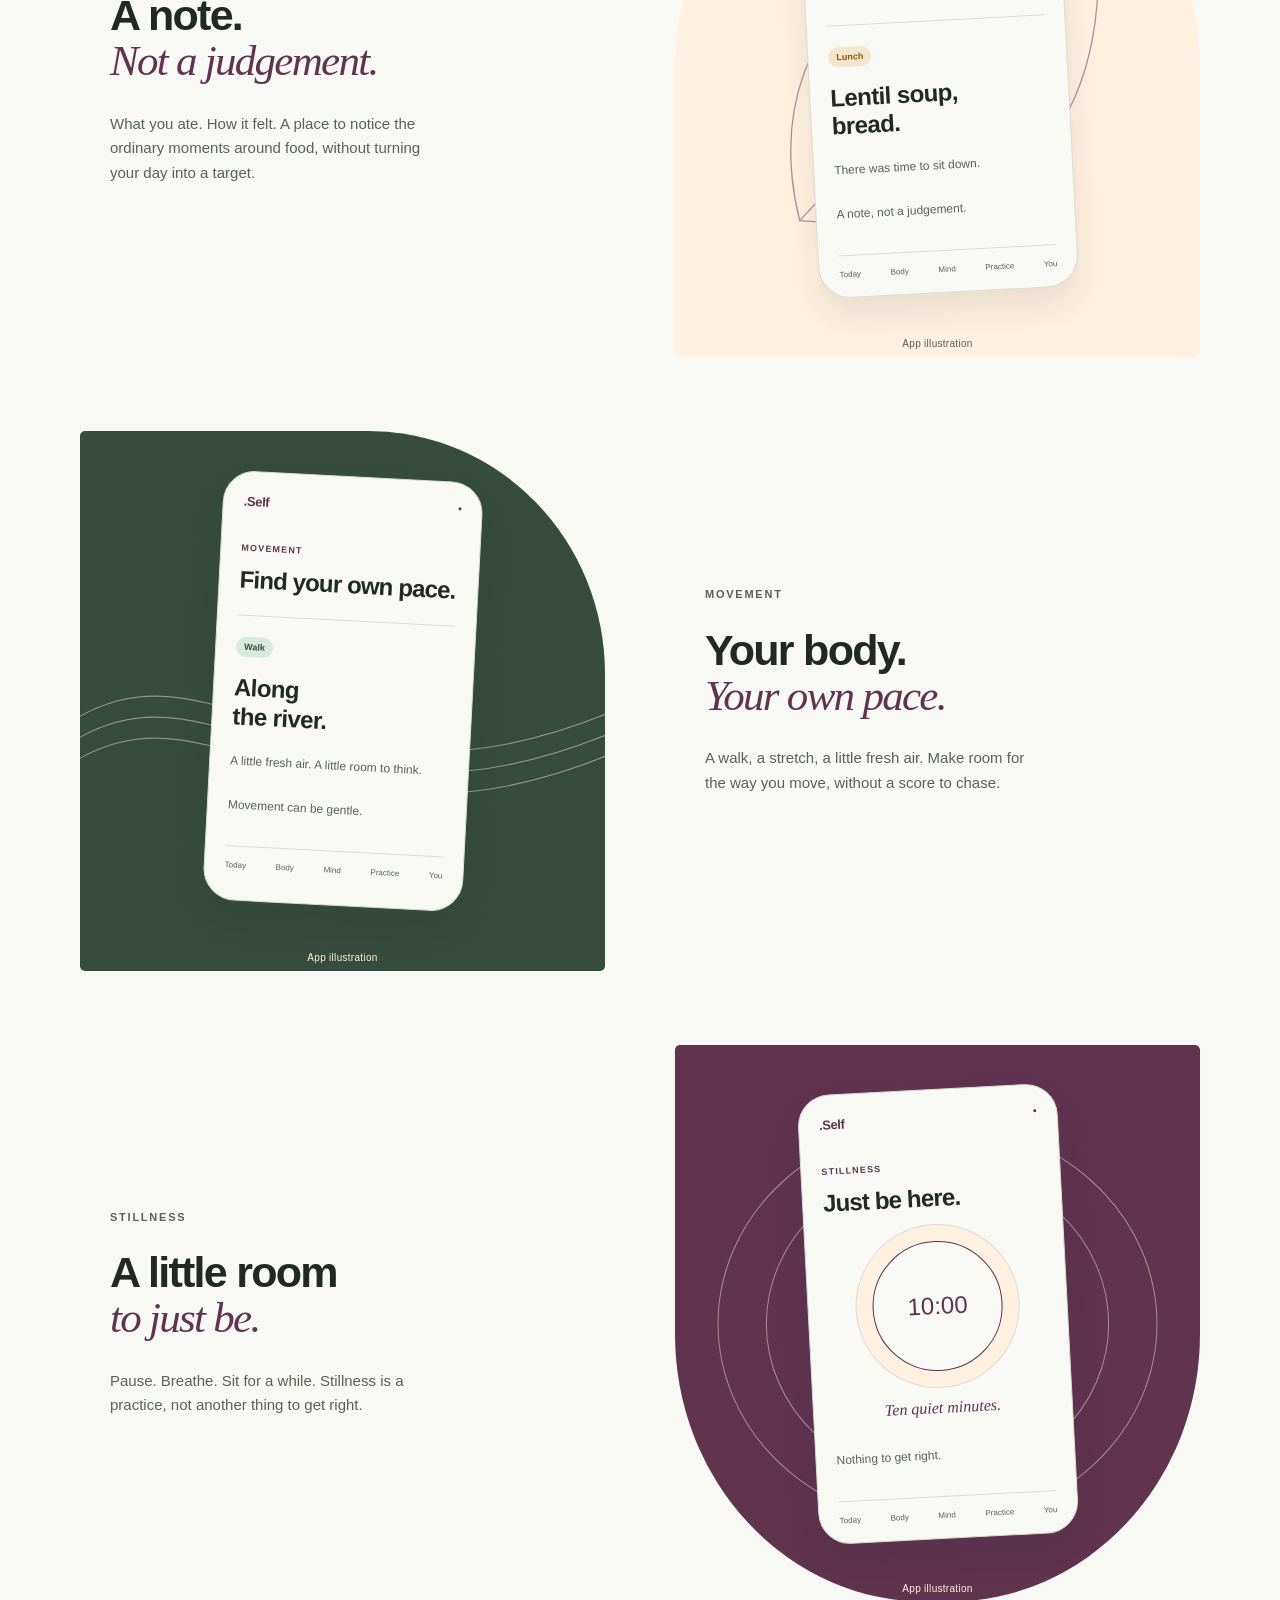
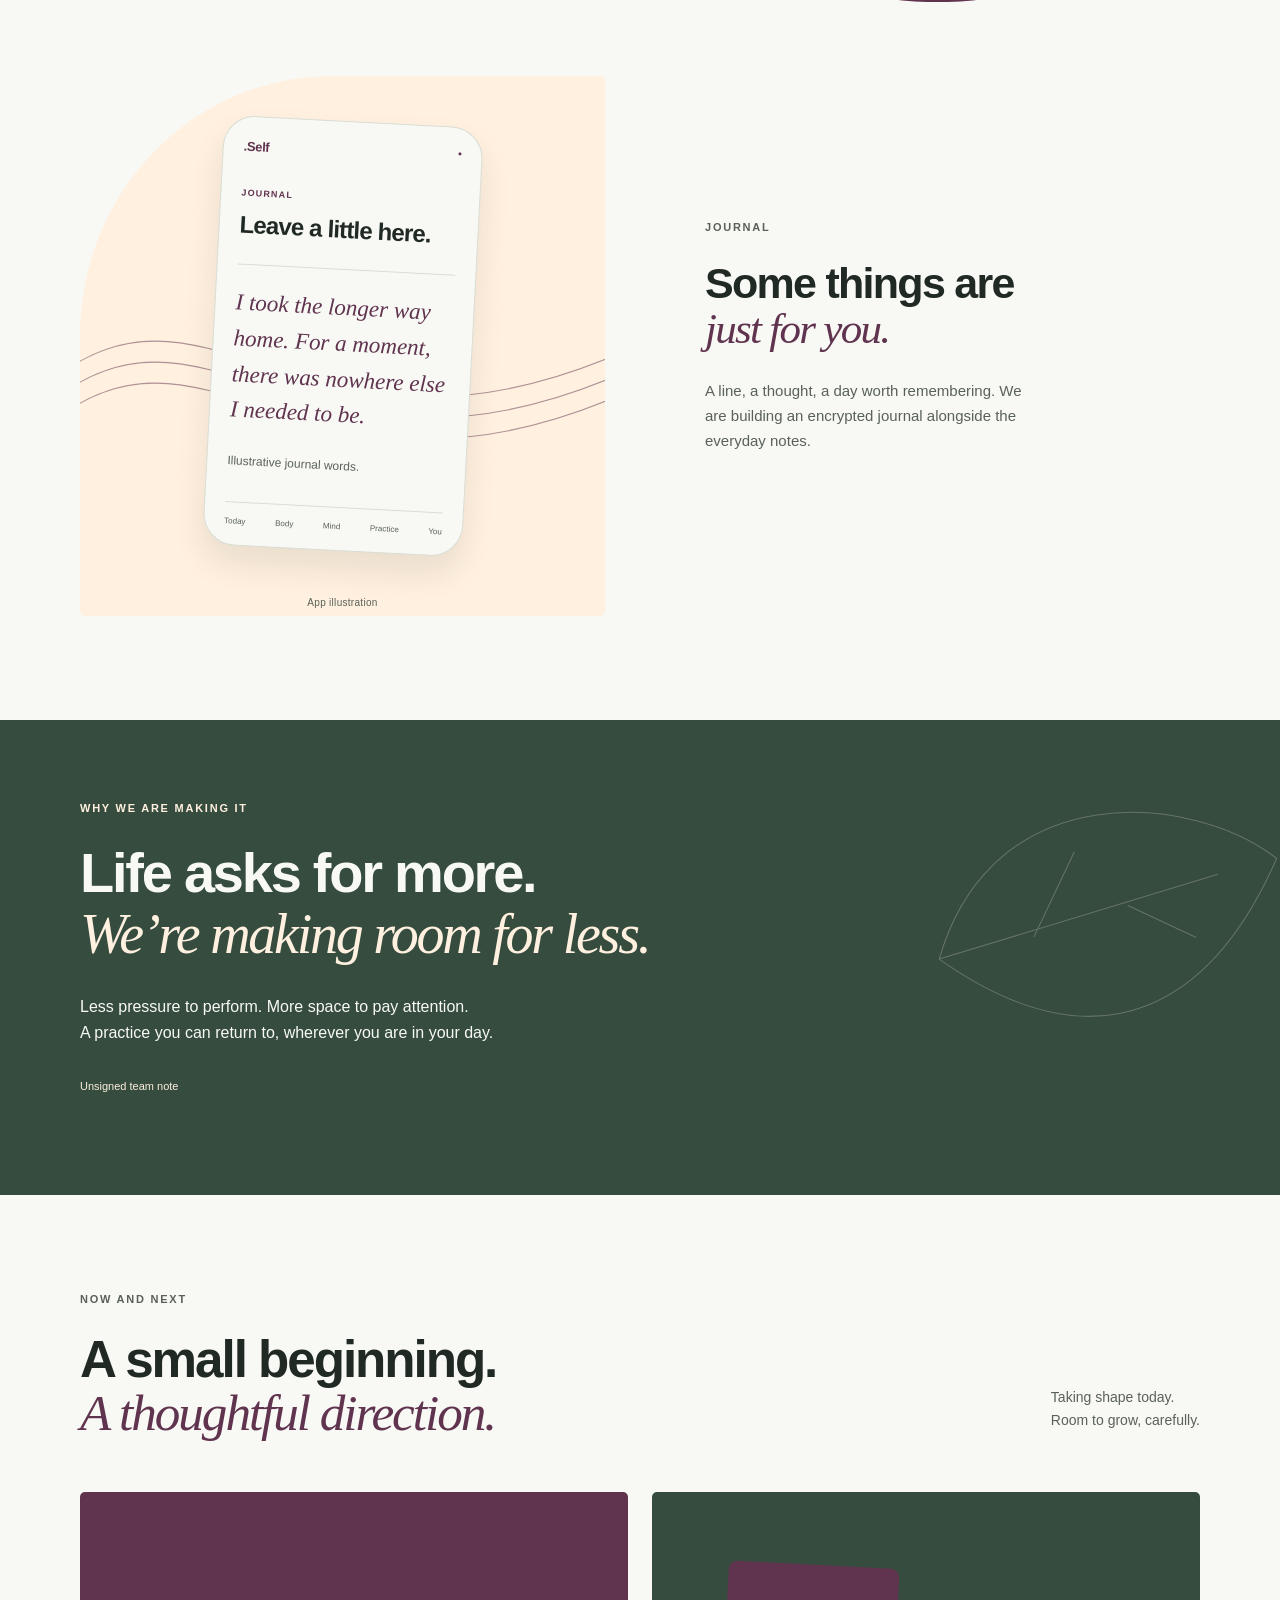
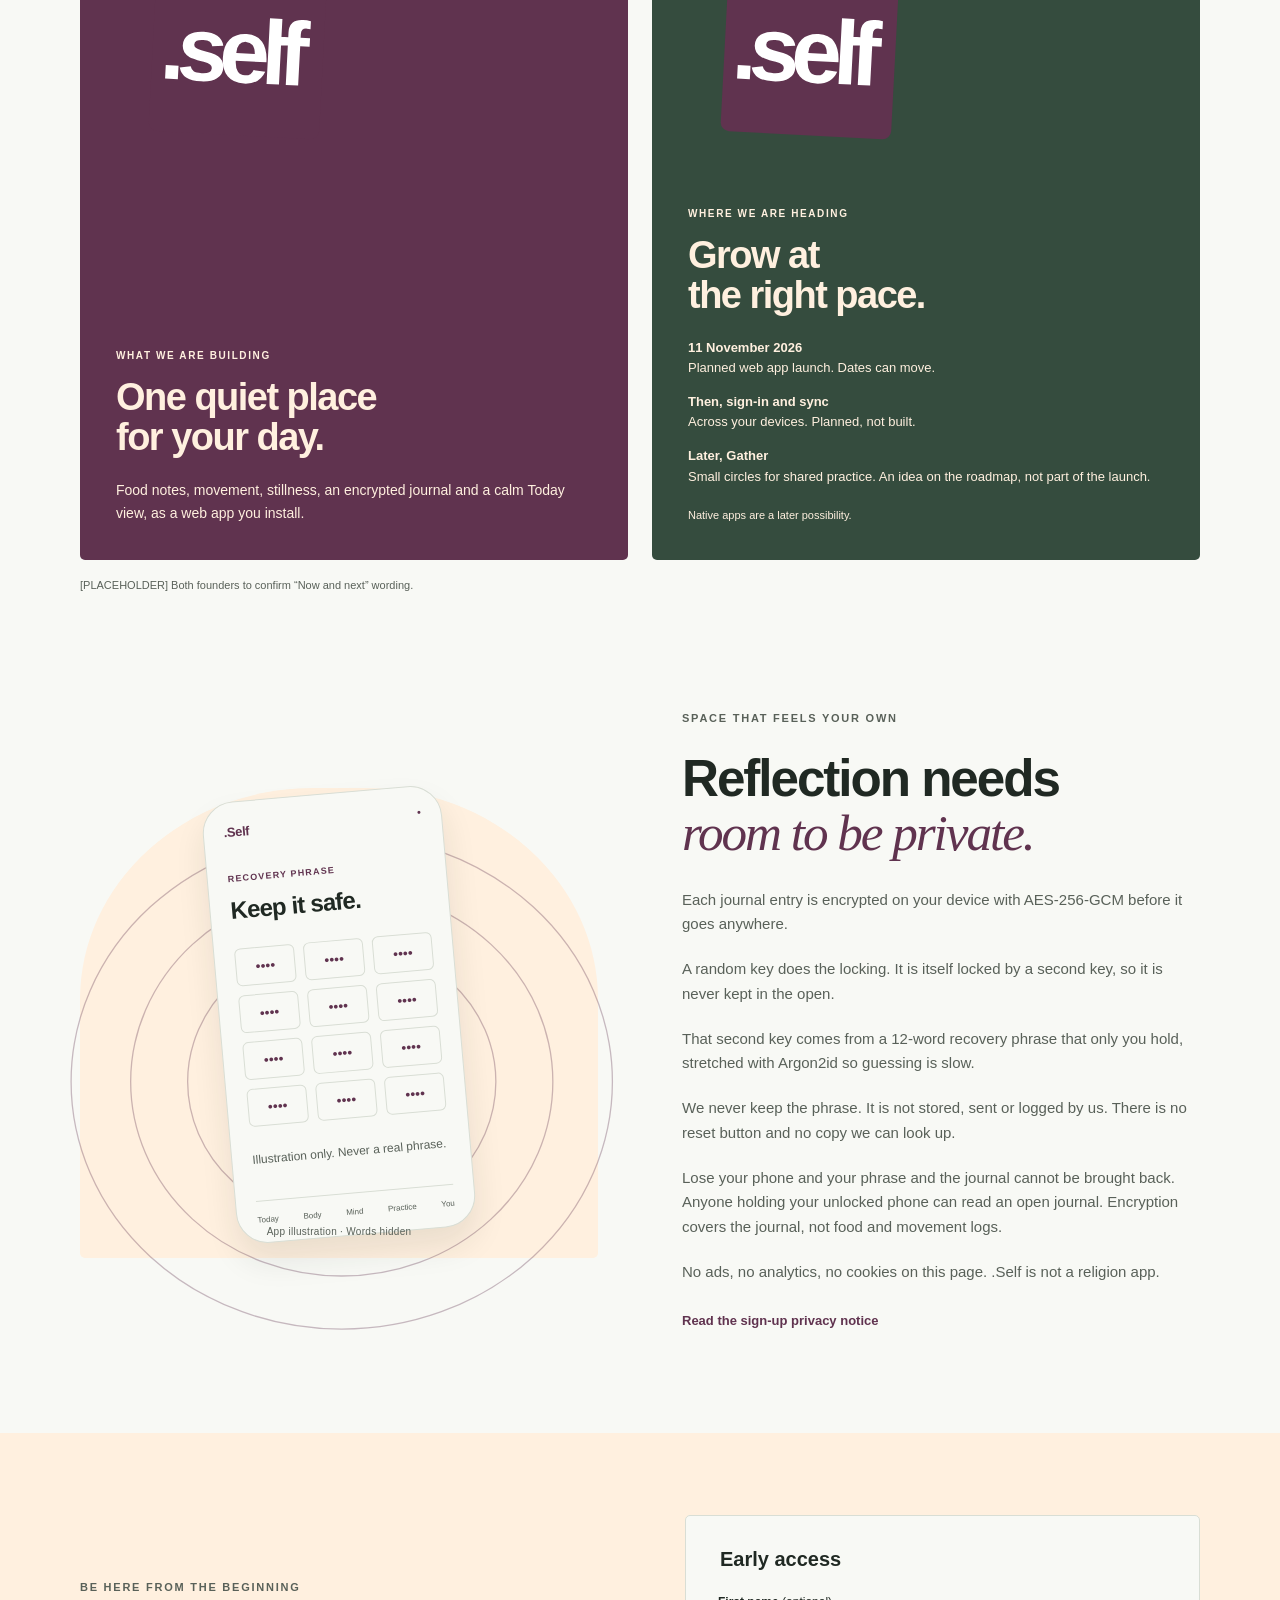
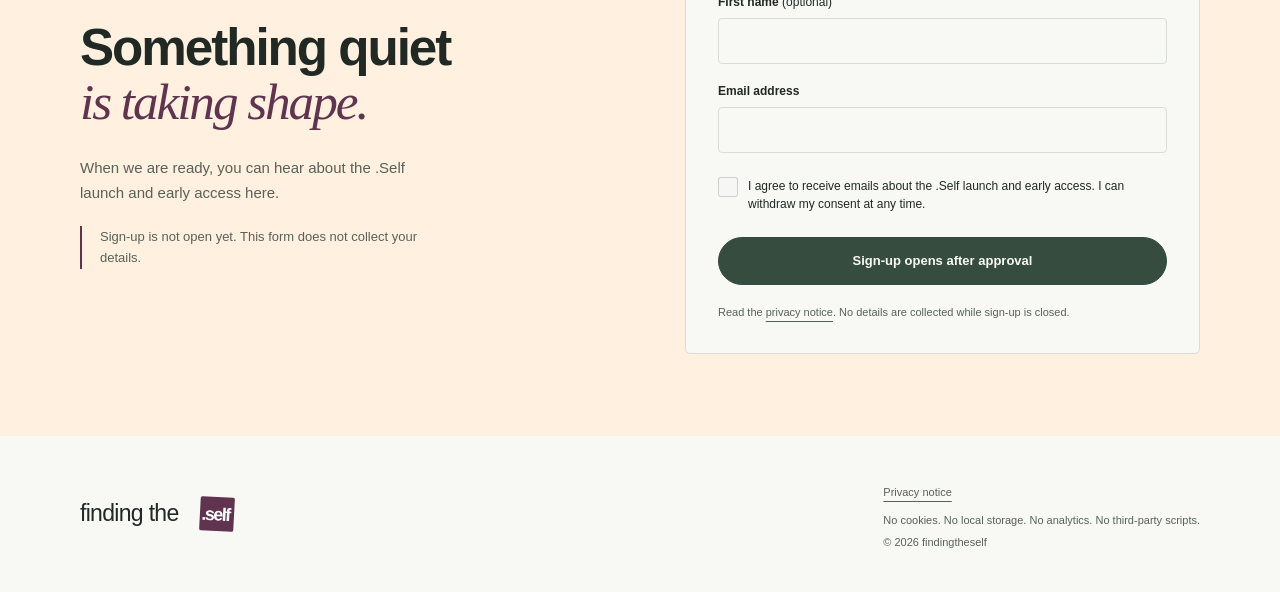
==== commit 1bb20cd0: "Apply PR1 badge, privacy and responsive layout fixes" ====
--- a/index.html
+++ b/index.html
@@ -1,14 +1,14 @@
 <!doctype html>
-<html lang="en-GB"><head><meta charset="utf-8"><meta name="viewport" content="width=device-width, initial-scale=1"><meta name="robots" content="noindex, nofollow"><meta http-equiv="Content-Security-Policy" content="default-src 'none'; style-src 'self'; img-src 'self' data:; form-action 'self'; connect-src 'self'; base-uri 'none'; script-src 'none'"><title>.Self | A place to reflect</title><meta name="description" content="A calm daily practice for body and mind. Food, movement, stillness and a journal. Preview build; planned web app launch on 11 November 2026."><!-- [PLACEHOLDER] Confirm canonical domain and social image URL before approval. -->
-<link rel="canonical" href="https://example.invalid/"><meta property="og:type" content="website"><meta property="og:title" content=".Self | A place to reflect"><meta property="og:description" content="A calm daily practice for body and mind. Food, movement, stillness and a journal. Preview build; planned web app launch on 11 November 2026."><meta property="og:url" content="https://example.invalid/"><meta property="og:image" content="https://example.invalid/assets/og.png"><meta property="og:image:width" content="1200"><meta property="og:image:height" content="630"><meta property="og:image:alt" content=".Self. A place to reflect."><meta name="twitter:card" content="summary_large_image"><meta name="twitter:title" content=".Self | A place to reflect"><meta name="twitter:description" content="A calm daily practice for body and mind. Food, movement, stillness and a journal. Preview build; planned web app launch on 11 November 2026."><meta name="twitter:image" content="https://example.invalid/assets/og.png"><link rel="icon" href="assets/favicon.svg" type="image/svg+xml"><link rel="icon" href="assets/favicon.png" sizes="32x32"><link rel="apple-touch-icon" href="assets/touch-icon.png"><meta name="theme-color" content="#60334F"><link rel="stylesheet" href="style.css"></head><body>
-<a class="skip" href="#main">Skip to content</a><div class="draft" role="region" aria-label="Preview status">Design preview · Not published · Awaiting both founders’ approval</div>
-<header class="header wrap"><a class="logo" href="index.html" aria-label=".Self home">.Self</a><nav aria-label="Main"><a href="index.html#practice">The practice</a><a href="index.html#privacy">Privacy</a><a class="nav-cta" href="index.html#early-access">Early access <span aria-hidden="true">↗</span></a></nav></header>
+<html lang="en-GB"><head><meta charset="utf-8"><meta name="viewport" content="width=device-width, initial-scale=1"><meta name="robots" content="noindex, nofollow"><meta http-equiv="Content-Security-Policy" content="default-src 'none'; style-src 'self'; img-src 'self' data:; form-action 'self'; connect-src 'self'; base-uri 'none'; script-src 'none'"><title>.Self | A place to reflect</title><meta name="description" content="A calm daily practice for body and mind. Food, movement, stillness and a journal. Planned web app launch on 11 November 2026."><!-- BEGIN CANONICAL_ORIGIN --><!-- [PLACEHOLDER] CANONICAL_ORIGIN awaits the domain decision. --><!-- END CANONICAL_ORIGIN -->
+<meta property="og:type" content="website"><meta property="og:title" content=".Self | A place to reflect"><meta property="og:description" content="A calm daily practice for body and mind. Food, movement, stillness and a journal. Planned web app launch on 11 November 2026."><meta property="og:image:width" content="1200"><meta property="og:image:height" content="630"><meta property="og:image:alt" content=".Self. A place to reflect."><meta name="twitter:card" content="summary_large_image"><meta name="twitter:title" content=".Self | A place to reflect"><meta name="twitter:description" content="A calm daily practice for body and mind. Food, movement, stillness and a journal. Planned web app launch on 11 November 2026."><link rel="icon" href="assets/favicon.svg" type="image/svg+xml"><link rel="icon" href="assets/favicon.png" sizes="32x32"><link rel="apple-touch-icon" href="assets/touch-icon.png"><meta name="theme-color" content="#60334F"><link rel="stylesheet" href="style.css"></head><body>
+<a class="skip" href="#main">Skip to content</a>
+<header class="header wrap"><a class="logo" href="index.html" aria-label=".Self home"><img src="assets/badge-slant.svg" alt=".Self" width="44" height="44"></a><nav aria-label="Main"><a href="index.html#practice">The practice</a><a href="index.html#privacy">Privacy</a><a class="nav-cta" href="index.html#early-access">Early access </a></nav></header>
 <main id="main" tabindex="-1">
-<section class="hero wrap" aria-labelledby="hero-title"><div class="hero-copy"><p class="eyebrow">Awareness. Curiosity. Connection.</p><h1 id="hero-title">A place<br>to <em>reflect.</em></h1><p class="hero-lead">A calm daily practice<br>for body and mind.</p><p class="hero-description">Food, movement, stillness and a private journal in one quiet place. No streaks. No scores. No shame.</p><div class="actions"><a class="button" href="#early-access">Be here from the beginning <span aria-hidden="true">↗</span></a><a class="text-link" href="#practice">See what it is <span aria-hidden="true">↓</span></a></div><p class="launch-note">Planned for 11 November 2026.<br>An app you install from the web. Dates can move.</p></div><div class="hero-art"><svg class="zen rings" viewBox="0 0 500 500" aria-hidden="true"><ellipse cx="250" cy="250" rx="209" ry="191"/><ellipse cx="250" cy="250" rx="163" ry="150"/><ellipse cx="250" cy="250" rx="119" ry="109"/><ellipse cx="250" cy="250" rx="74" ry="69"/></svg><div class="phone today-phone" role="img" aria-label="Today: lunch of lentil soup and bread, a walk along the river, ten quiet minutes, and a prompt to write. Illustrative app screen, not a working app."><div class="phone-top"><span>.Self</span><span aria-hidden="true">●</span></div><p class="screen-label">TODAY</p><p class="screen-title">Good evening.</p><p class="screen-intro">A little space for your day.</p><div class="entry"><div>Lunch<small>Lentil soup, bread</small></div><span class="badge food">Food</span></div><div class="entry"><div>Walk<small>Along the river</small></div><span class="badge movement">Movement</span></div><div class="entry"><div>Sit<small>Ten quiet minutes</small></div><span class="badge stillness">Stillness</span></div><div class="journal-prompt">What stayed with you today?<small>Write the evening line</small></div><div class="phone-nav" aria-hidden="true"><span>Today</span><span>Body</span><span>Mind</span><span>Practice</span><span>You</span></div></div><div class="floating-note"><span>A little less doing.</span><em>A little more being.</em></div><span class="illustration-label">App illustration · Preview build</span></div></section>
+<section class="hero wrap" aria-labelledby="hero-title"><div class="hero-copy"><p class="eyebrow">Awareness. Curiosity. Connection.</p><h1 id="hero-title">A place<br>to <em>reflect.</em></h1><p class="hero-lead">A calm daily practice<br>for body and mind.</p><p class="hero-description">Food, movement, stillness and a private journal in one quiet place. No streaks. No scores. No shame.</p><div class="actions"><a class="button" href="#early-access">Be here from the beginning </a><a class="text-link" href="#practice">See what it is </a></div><p class="launch-note">Planned for 11 November 2026.<br>An app you install from the web. Dates can move.</p></div><div class="hero-art"><svg class="zen rings" viewBox="0 0 500 500" aria-hidden="true"><ellipse cx="250" cy="250" rx="209" ry="191"/><ellipse cx="250" cy="250" rx="163" ry="150"/><ellipse cx="250" cy="250" rx="119" ry="109"/><ellipse cx="250" cy="250" rx="74" ry="69"/></svg><div class="phone today-phone" role="img" aria-label="Today: lunch of lentil soup and bread, a walk along the river, ten quiet minutes, and a prompt to write. Illustrative app screen, not a working app."><div class="phone-top"><span>.Self</span><span aria-hidden="true">●</span></div><p class="screen-label">TODAY</p><p class="screen-title">Good evening.</p><p class="screen-intro">A little space for your day.</p><div class="entry"><div>Lunch<small>Lentil soup, bread</small></div><span class="badge food">Food</span></div><div class="entry"><div>Walk<small>Along the river</small></div><span class="badge movement">Movement</span></div><div class="entry"><div>Sit<small>Ten quiet minutes</small></div><span class="badge stillness">Stillness</span></div><div class="journal-prompt">What stayed with you today?<small>Write the evening line</small></div><div class="phone-nav" aria-hidden="true"><span>Today</span><span>Body</span><span>Mind</span><span>Practice</span><span>You</span></div></div><div class="floating-note"><span>A little less doing.</span><em>A little more being.</em></div><span class="illustration-label">App illustration</span></div></section>
 <section class="intro wrap" id="practice" aria-labelledby="intro-title"><div><p class="eyebrow">What it is</p><h2 id="intro-title">Start where<br><em>you are.</em></h2></div><div class="intro-copy"><p>.Self is for looking at your day honestly, without being judged for it.</p><p>You note what you eat, how you move, the time you give to stillness and the words you want to keep. Small moments, held together in one calm Today view.</p><p class="quiet">Numbers reflect. They never score.</p></div></section>
-<section class="features wrap" aria-label="Four parts of the practice"><article class="feature food-row"><div class="feature-copy"><p class="eyebrow">Food</p><h3>A note.<br><em>Not a judgement.</em></h3><p>What you ate. How it felt. A place to notice the ordinary moments around food, without turning your day into a target.</p></div><div class="screen-field"><svg class="zen leaf" viewBox="0 0 400 400" aria-hidden="true"><path d="M95 308C52 134 223 56 320 70c16 142-37 255-225 238Z"/><path d="M95 308 280 110M161 246l-7-87m68 18 70-6"/></svg><div class="phone " role="img" aria-label="Food notes: lentil soup and bread, with a note that there was time to sit down. Illustrative app screen, not a working app."><div class="phone-top"><span>.Self</span><span aria-hidden="true">●</span></div><p class="screen-label">FOOD</p><p class="screen-title">A moment to notice.</p><p class="screen-intro">What did you eat?</p><div class="screen-card"><span class="badge food">Lunch</span><p class="screen-subtitle">Lentil soup,<br>bread.</p><p>There was time to sit down.</p></div><p class="screen-foot">A note, not a judgement.</p><div class="phone-nav" aria-hidden="true"><span>Today</span><span>Body</span><span>Mind</span><span>Practice</span><span>You</span></div></div><span class="illustration-label">App illustration</span></div></article><article class="feature movement-row"><div class="feature-copy"><p class="eyebrow">Movement</p><h3>Your body.<br><em>Your own pace.</em></h3><p>A walk, a stretch, a little fresh air. Make room for the way you move, without a score to chase.</p></div><div class="screen-field"><svg class="zen horizon" viewBox="0 0 500 400" aria-hidden="true"><path d="M-30 235c160-130 250 115 570-40M-30 255c160-130 250 115 570-40M-30 275c160-130 250 115 570-40"/><circle cx="320" cy="128" r="52"/></svg><div class="phone " role="img" aria-label="Movement notes: a walk along the river and a note about fresh air. Illustrative app screen, not a working app."><div class="phone-top"><span>.Self</span><span aria-hidden="true">●</span></div><p class="screen-label">MOVEMENT</p><p class="screen-title">Find your own pace.</p><div class="screen-card"><span class="badge movement">Walk</span><p class="screen-subtitle">Along<br>the river.</p><p>A little fresh air. A little room to think.</p></div><p class="screen-foot">Movement can be gentle.</p><div class="phone-nav" aria-hidden="true"><span>Today</span><span>Body</span><span>Mind</span><span>Practice</span><span>You</span></div></div><span class="illustration-label">App illustration</span></div></article><article class="feature stillness-row"><div class="feature-copy"><p class="eyebrow">Stillness</p><h3>A little room<br><em>to just be.</em></h3><p>Pause. Breathe. Sit for a while. Stillness is a practice, not another thing to get right.</p></div><div class="screen-field"><svg class="zen rings" viewBox="0 0 500 500" aria-hidden="true"><ellipse cx="250" cy="250" rx="209" ry="191"/><ellipse cx="250" cy="250" rx="163" ry="150"/><ellipse cx="250" cy="250" rx="119" ry="109"/><ellipse cx="250" cy="250" rx="74" ry="69"/></svg><div class="phone " role="img" aria-label="Stillness: a quiet breathing circle and ten quiet minutes. Illustrative app screen, not a working app."><div class="phone-top"><span>.Self</span><span aria-hidden="true">●</span></div><p class="screen-label">STILLNESS</p><p class="screen-title">Just be here.</p><div class="screen-breath" aria-hidden="true"></div><p class="screen-centre">Ten quiet minutes.</p><p class="screen-foot">Nothing to get right.</p><div class="phone-nav" aria-hidden="true"><span>Today</span><span>Body</span><span>Mind</span><span>Practice</span><span>You</span></div></div><span class="illustration-label">App illustration</span></div></article><article class="feature journal-row"><div class="feature-copy"><p class="eyebrow">Journal</p><h3>Some things are<br><em>just for you.</em></h3><p>A line, a thought, a day worth remembering. We are building an encrypted journal alongside the everyday notes.</p></div><div class="screen-field"><svg class="zen horizon" viewBox="0 0 500 400" aria-hidden="true"><path d="M-30 235c160-130 250 115 570-40M-30 255c160-130 250 115 570-40M-30 275c160-130 250 115 570-40"/><circle cx="320" cy="128" r="52"/></svg><div class="phone " role="img" aria-label="Journal: an illustrative reflection about taking a slower walk home. Illustrative app screen, not a working app."><div class="phone-top"><span>.Self</span><span aria-hidden="true">●</span></div><p class="screen-label">JOURNAL</p><p class="screen-title">Leave a little here.</p><div class="journal-lines"><p>I took the longer way home. For a moment, there was nowhere else I needed to be.</p></div><p class="screen-foot">Illustrative journal words.</p><div class="phone-nav" aria-hidden="true"><span>Today</span><span>Body</span><span>Mind</span><span>Practice</span><span>You</span></div></div><span class="illustration-label">App illustration</span></div></article></section>
-<section class="why" aria-labelledby="why-title"><div class="wrap why-inner"><p class="eyebrow">Why we are making it</p><h2 id="why-title">Life asks for more.<br><em>We’re making room for less.</em></h2><p>Less pressure to perform. More space to pay attention.<br>A practice you can return to, wherever you are in your day.</p><p class="team-note">Unsigned team note · Draft wording for founder approval</p><svg class="zen leaf" viewBox="0 0 400 400" aria-hidden="true"><path d="M95 308C52 134 223 56 320 70c16 142-37 255-225 238Z"/><path d="M95 308 280 110M161 246l-7-87m68 18 70-6"/></svg></div></section>
-<section class="now-next wrap" id="launch" aria-labelledby="next-title"><div class="section-heading"><div><p class="eyebrow">Now and next</p><h2 id="next-title">A small beginning.<br><em>A thoughtful direction.</em></h2></div><p>A preview build today.<br>Room to grow, carefully.</p></div><div class="tiles"><article class="tile plum"><span class="tile-wordmark" aria-hidden="true">.Self</span><div><p class="eyebrow">What we are building</p><h3>One quiet place<br>for your day.</h3><p>Food notes, movement, stillness, an encrypted journal and a calm Today view, as a web app you install.</p></div></article><article class="tile forest"><span class="tile-wordmark" aria-hidden="true">.Self</span><div><p class="eyebrow">Where we are heading</p><h3>Grow at<br>the right pace.</h3><ul><li><strong>11 November 2026</strong><br>Planned web app launch. Dates can move.</li><li><strong>Then, sign-in and sync</strong><br>Across your devices. Planned, not built.</li><li><strong>Later, Gather</strong><br>Small circles for shared practice. An idea on the roadmap, not part of the launch.</li></ul><p class="tile-small">Native apps are a later possibility.</p></div></article></div><p class="approval-note">[PLACEHOLDER] Both founders to confirm “Now and next” wording.</p></section>
-<section class="privacy-section wrap" id="privacy" aria-labelledby="privacy-title"><div class="privacy-art"><svg class="zen rings" viewBox="0 0 500 500" aria-hidden="true"><ellipse cx="250" cy="250" rx="209" ry="191"/><ellipse cx="250" cy="250" rx="163" ry="150"/><ellipse cx="250" cy="250" rx="119" ry="109"/><ellipse cx="250" cy="250" rx="74" ry="69"/></svg><div class="phone recovery-phone" role="img" aria-label="Recovery phrase: twelve hidden words represented by dots; no real recovery phrase is shown. Illustrative app screen, not a working app."><div class="phone-top"><span>.Self</span><span aria-hidden="true">●</span></div><p class="screen-label">RECOVERY PHRASE</p><p class="screen-title">Keep it safe.</p><div class="phrase-dots" aria-hidden="true"><span>••••</span><span>••••</span><span>••••</span><span>••••</span><span>••••</span><span>••••</span><span>••••</span><span>••••</span><span>••••</span><span>••••</span><span>••••</span><span>••••</span></div><p class="screen-foot">Illustration only. Never a real phrase.</p><div class="phone-nav" aria-hidden="true"><span>Today</span><span>Body</span><span>Mind</span><span>Practice</span><span>You</span></div></div><span class="illustration-label">App illustration · Words hidden</span></div><div class="privacy-copy"><p class="eyebrow">Space that feels your own</p><h2 id="privacy-title">Reflection needs<br><em>room to be private.</em></h2><p>We are building an encrypted journal. Food and movement notes are separate from journal encryption.</p><p>No ads. No analytics. No cookies on this website. .Self is not a religion app.</p><p class="quiet">[PLACEHOLDER] Detailed app privacy wording needs a review against the current security design before approval.</p><a class="text-link" href="privacy.html">Read the sign-up privacy notice <span aria-hidden="true">↗</span></a></div></section>
-<section class="early-access" id="early-access" aria-labelledby="access-title"><div class="wrap access-inner"><div><p class="eyebrow">Be here from the beginning</p><h2 id="access-title">Something quiet<br><em>is taking shape.</em></h2><p>When we are ready, you can hear about the .Self launch and early access here.</p><p class="signup-status" id="signup-status" role="status" aria-live="polite">Sign-up is not open yet. This form is a preview and does not collect your details.</p></div><div class="form-card"><form method="post" action="signup.php" aria-describedby="signup-status"><fieldset disabled><legend>Early access</legend><label for="first-name">First name <span>(optional)</span></label><input id="first-name" name="first_name" type="text" autocomplete="given-name" maxlength="80"><label for="email">Email address</label><input id="email" name="email" type="email" autocomplete="email" maxlength="254" required><div class="honeypot" aria-hidden="true"><label for="website">Leave this empty</label><input id="website" name="website" type="text" tabindex="-1" autocomplete="off"></div><input name="time_token" type="hidden" value=""><label class="consent" for="consent"><input id="consent" name="consent" type="checkbox" value="launch-v1" required><span>I agree to receive emails about the .Self launch and early access. I can withdraw my consent at any time.</span></label><button class="button" type="submit">Sign-up opens after approval</button></fieldset><p class="form-privacy">Read the <a href="privacy.html">privacy notice</a>. No details are collected in this preview.</p></form></div></div></section>
-</main><footer class="footer wrap"><a class="footer-lockup" href="index.html">finding the <strong>.Self</strong></a><div><a href="privacy.html">Privacy notice</a><span>No cookies. No analytics.</span><span>© 2026 .Self · Draft preview</span></div></footer></body></html>+<section class="features wrap" aria-label="Four parts of the practice"><article class="feature food-row"><div class="feature-copy"><p class="eyebrow">Food</p><h3>A note.<br><em>Not a judgement.</em></h3><p>What you ate. How it felt. A place to notice the ordinary moments around food, without turning your day into a target.</p></div><div class="screen-field"><svg class="zen leaf" viewBox="0 0 400 400" aria-hidden="true"><path d="M95 308C52 134 223 56 320 70c16 142-37 255-225 238Z"/><path d="M95 308 280 110M161 246l-7-87m68 18 70-6"/></svg><div class="phone " role="img" aria-label="Food notes: lentil soup and bread, with a note that there was time to sit down. Illustrative app screen, not a working app."><div class="phone-top"><span>.Self</span><span aria-hidden="true">●</span></div><p class="screen-label">FOOD</p><p class="screen-title">A moment to notice.</p><p class="screen-intro">What did you eat?</p><div class="screen-card"><span class="badge food">Lunch</span><p class="screen-subtitle">Lentil soup,<br>bread.</p><p>There was time to sit down.</p></div><p class="screen-foot">A note, not a judgement.</p><div class="phone-nav" aria-hidden="true"><span>Today</span><span>Body</span><span>Mind</span><span>Practice</span><span>You</span></div></div><span class="illustration-label">App illustration</span></div></article><article class="feature movement-row"><div class="feature-copy"><p class="eyebrow">Movement</p><h3>Your body.<br><em>Your own pace.</em></h3><p>A walk, a stretch, a little fresh air. Make room for the way you move, without a score to chase.</p></div><div class="screen-field"><svg class="zen horizon" viewBox="0 0 500 400" aria-hidden="true"><path d="M-30 235c160-130 250 115 570-40M-30 255c160-130 250 115 570-40M-30 275c160-130 250 115 570-40"/><circle cx="320" cy="128" r="52"/></svg><div class="phone " role="img" aria-label="Movement notes: a walk along the river and a note about fresh air. Illustrative app screen, not a working app."><div class="phone-top"><span>.Self</span><span aria-hidden="true">●</span></div><p class="screen-label">MOVEMENT</p><p class="screen-title">Find your own pace.</p><div class="screen-card"><span class="badge movement">Walk</span><p class="screen-subtitle">Along<br>the river.</p><p>A little fresh air. A little room to think.</p></div><p class="screen-foot">Movement can be gentle.</p><div class="phone-nav" aria-hidden="true"><span>Today</span><span>Body</span><span>Mind</span><span>Practice</span><span>You</span></div></div><span class="illustration-label">App illustration</span></div></article><article class="feature stillness-row"><div class="feature-copy"><p class="eyebrow">Stillness</p><h3>A little room<br><em>to just be.</em></h3><p>Pause. Breathe. Sit for a while. Stillness is a practice, not another thing to get right.</p></div><div class="screen-field"><svg class="zen rings" viewBox="0 0 500 500" aria-hidden="true"><ellipse cx="250" cy="250" rx="209" ry="191"/><ellipse cx="250" cy="250" rx="163" ry="150"/><ellipse cx="250" cy="250" rx="119" ry="109"/><ellipse cx="250" cy="250" rx="74" ry="69"/></svg><div class="phone " role="img" aria-label="Stillness: a quiet breathing circle and ten quiet minutes. Illustrative app screen, not a working app."><div class="phone-top"><span>.Self</span><span aria-hidden="true">●</span></div><p class="screen-label">STILLNESS</p><p class="screen-title">Just be here.</p><div class="screen-breath" aria-hidden="true"><span>10:00</span></div><p class="screen-centre">Ten quiet minutes.</p><p class="screen-foot">Nothing to get right.</p><div class="phone-nav" aria-hidden="true"><span>Today</span><span>Body</span><span>Mind</span><span>Practice</span><span>You</span></div></div><span class="illustration-label">App illustration</span></div></article><article class="feature journal-row"><div class="feature-copy"><p class="eyebrow">Journal</p><h3>Some things are<br><em>just for you.</em></h3><p>A line, a thought, a day worth remembering. We are building an encrypted journal alongside the everyday notes.</p></div><div class="screen-field"><svg class="zen horizon" viewBox="0 0 500 400" aria-hidden="true"><path d="M-30 235c160-130 250 115 570-40M-30 255c160-130 250 115 570-40M-30 275c160-130 250 115 570-40"/><circle cx="320" cy="128" r="52"/></svg><div class="phone " role="img" aria-label="Journal: an illustrative reflection about taking a slower walk home. Illustrative app screen, not a working app."><div class="phone-top"><span>.Self</span><span aria-hidden="true">●</span></div><p class="screen-label">JOURNAL</p><p class="screen-title">Leave a little here.</p><div class="journal-lines"><p>I took the longer way home. For a moment, there was nowhere else I needed to be.</p></div><p class="screen-foot">Illustrative journal words.</p><div class="phone-nav" aria-hidden="true"><span>Today</span><span>Body</span><span>Mind</span><span>Practice</span><span>You</span></div></div><span class="illustration-label">App illustration</span></div></article></section>
+<section class="why" aria-labelledby="why-title"><div class="wrap why-inner"><p class="eyebrow">Why we are making it</p><h2 id="why-title">Life asks for more.<br><em>We’re making room for less.</em></h2><p>Less pressure to perform. More space to pay attention.<br>A practice you can return to, wherever you are in your day.</p><p class="team-note">Unsigned team note</p><svg class="zen leaf" viewBox="0 0 400 400" aria-hidden="true"><path d="M95 308C52 134 223 56 320 70c16 142-37 255-225 238Z"/><path d="M95 308 280 110M161 246l-7-87m68 18 70-6"/></svg></div></section>
+<section class="now-next wrap" id="launch" aria-labelledby="next-title"><div class="section-heading"><div><p class="eyebrow">Now and next</p><h2 id="next-title">A small beginning.<br><em>A thoughtful direction.</em></h2></div><p>Taking shape today.<br>Room to grow, carefully.</p></div><div class="tiles"><article class="tile plum"><img class="tile-badge" src="assets/badge-slant.svg" alt=".Self" width="180" height="180"><div><p class="eyebrow">What we are building</p><h3>One quiet place<br>for your day.</h3><p>Food notes, movement, stillness, an encrypted journal and a calm Today view, as a web app you install.</p></div></article><article class="tile forest"><img class="tile-badge" src="assets/badge-slant.svg" alt=".Self" width="180" height="180"><div><p class="eyebrow">Where we are heading</p><h3>Grow at<br>the right pace.</h3><ul><li><strong>11 November 2026</strong><br>Planned web app launch. Dates can move.</li><li><strong>Then, sign-in and sync</strong><br>Across your devices. Planned, not built.</li><li><strong>Later, Gather</strong><br>Small circles for shared practice. An idea on the roadmap, not part of the launch.</li></ul><p class="tile-small">Native apps are a later possibility.</p></div></article></div><p class="approval-note">[PLACEHOLDER] Both founders to confirm “Now and next” wording.</p></section>
+<section class="privacy-section wrap" id="privacy" aria-labelledby="privacy-title"><div class="privacy-art"><svg class="zen rings" viewBox="0 0 500 500" aria-hidden="true"><ellipse cx="250" cy="250" rx="209" ry="191"/><ellipse cx="250" cy="250" rx="163" ry="150"/><ellipse cx="250" cy="250" rx="119" ry="109"/><ellipse cx="250" cy="250" rx="74" ry="69"/></svg><div class="phone recovery-phone" role="img" aria-label="Recovery phrase: twelve hidden words represented by dots; no real recovery phrase is shown. Illustrative app screen, not a working app."><div class="phone-top"><span>.Self</span><span aria-hidden="true">●</span></div><p class="screen-label">RECOVERY PHRASE</p><p class="screen-title">Keep it safe.</p><div class="phrase-dots" aria-hidden="true"><span>••••</span><span>••••</span><span>••••</span><span>••••</span><span>••••</span><span>••••</span><span>••••</span><span>••••</span><span>••••</span><span>••••</span><span>••••</span><span>••••</span></div><p class="screen-foot">Illustration only. Never a real phrase.</p><div class="phone-nav" aria-hidden="true"><span>Today</span><span>Body</span><span>Mind</span><span>Practice</span><span>You</span></div></div><span class="illustration-label">App illustration · Words hidden</span></div><div class="privacy-copy"><p class="eyebrow">Space that feels your own</p><h2 id="privacy-title">Reflection needs<br><em>room to be private.</em></h2><p>Each journal entry is encrypted on your device with AES-256-GCM before it goes anywhere.</p><p>A random key does the locking. It is itself locked by a second key, so it is never kept in the open.</p><p>That second key comes from a 12-word recovery phrase that only you hold, stretched with Argon2id so guessing is slow.</p><p>We never keep the phrase. It is not stored, sent or logged by us. There is no reset button and no copy we can look up.</p><p>Lose your phone and your phrase and the journal cannot be brought back. Anyone holding your unlocked phone can read an open journal. Encryption covers the journal, not food and movement logs.</p><p>No ads, no analytics, no cookies on this page. .Self is not a religion app.</p><a class="text-link" href="privacy.html">Read the sign-up privacy notice </a></div></section>
+<section class="early-access" id="early-access" aria-labelledby="access-title"><div class="wrap access-inner"><div><p class="eyebrow">Be here from the beginning</p><h2 id="access-title">Something quiet<br><em>is taking shape.</em></h2><p>When we are ready, you can hear about the .Self launch and early access here.</p><p class="signup-status" id="signup-status" role="status" aria-live="polite">Sign-up is not open yet. This form does not collect your details.</p></div><div class="form-card"><form method="post" action="signup.php" aria-describedby="signup-status"><fieldset disabled><legend>Early access</legend><label for="first-name">First name <span>(optional)</span></label><input id="first-name" name="first_name" type="text" autocomplete="given-name" maxlength="80"><label for="email">Email address</label><input id="email" name="email" type="email" autocomplete="email" maxlength="254" required><div class="honeypot" aria-hidden="true"><label for="website">Leave this empty</label><input id="website" name="website" type="text" tabindex="-1" autocomplete="off"></div><input name="time_token" type="hidden" value=""><label class="consent" for="consent"><input id="consent" name="consent" type="checkbox" value="launch-v1" required><span>I agree to receive emails about the .Self launch and early access. I can withdraw my consent at any time.</span></label><button class="button" type="submit">Sign-up opens after approval</button></fieldset><p class="form-privacy">Read the <a href="privacy.html">privacy notice</a>. No details are collected while sign-up is closed.</p></form></div></div></section>
+</main><footer class="footer wrap"><a class="footer-lockup" href="index.html" aria-label="finding the .Self home"><span>finding the</span><img src="assets/badge-slant.svg" alt=".Self" width="36" height="36"></a><div class="footer-details"><a href="privacy.html">Privacy notice</a><span>No cookies. No local storage. No analytics. No third-party scripts.</span><span>© 2026 findingtheself</span></div></footer></body></html>
--- a/style.css
+++ b/style.css
@@ -13,9 +13,8 @@
 .wrap{width:min(1120px,calc(100% - 96px));margin-inline:auto}
 .skip{position:absolute;left:24px;top:-100px;padding:14px 20px;background:var(--paper);z-index:20}
 .skip:focus{top:12px}
-.draft{text-align:center;font-size:11px;letter-spacing:.05em;padding:10px 20px;background:var(--ink);color:var(--paper)}
 .header{display:flex;justify-content:space-between;align-items:center;padding-block:26px;border-bottom:1px solid var(--line)}
-.logo{text-decoration:none;font-size:33px;font-weight:700;letter-spacing:-.04em;color:var(--plum)}
+.logo{display:inline-flex;align-items:center;text-decoration:none}.logo img{display:block;width:44px;height:44px}
 nav{display:flex;align-items:center;gap:28px}
 nav a{font-size:13px;text-decoration:none;display:inline-flex;align-items:center;min-height:36px}
 nav a:hover,.text-link:hover{text-decoration:underline}
@@ -30,11 +29,11 @@
 .button:hover{background:var(--deep);transform:translateY(-2px)}
 .text-link{display:inline-flex;align-items:center;gap:16px;min-height:32px;font-size:13px;color:var(--plum);font-weight:700;text-decoration:none}
 .launch-note{font-size:11px;color:var(--muted);line-height:1.6;margin:0}
-.hero-art{position:relative;background:var(--cream);border-radius:48% 48% 5px 5px;min-height:590px;display:flex;justify-content:center;align-items:center;margin-top:26px;isolation:isolate}
+.hero-art{position:relative;background:var(--cream);border-radius:48% 48% 5px 5px;min-height:590px;display:flex;justify-content:center;align-items:center;flex-direction:column;padding:28px 26px 54px;margin-top:26px;isolation:isolate}
 .zen{position:absolute;fill:none;stroke:var(--plum);stroke-width:1;pointer-events:none;z-index:-1}
 .hero-art>.zen{width:128%;left:-14%;top:-20px;opacity:.35;transform:rotate(-17deg)}
 .phone{background:var(--paper);border:1px solid var(--line);border-radius:32px;box-shadow:0 18px 32px #20292318;width:260px;min-height:420px;padding:22px 20px 18px;flex-shrink:0;position:relative;color:var(--ink);font-family:Arial,Helvetica,sans-serif}
-.today-phone{width:280px;min-height:450px;transform:rotate(-5deg);margin-top:-22px}
+.today-phone{width:280px;min-height:450px;transform:rotate(-5deg)}
 .phone-top{display:flex;justify-content:space-between;font-size:13px;font-weight:700;color:var(--plum);margin-bottom:32px;letter-spacing:-.03em}
 .phone-top>span:last-child{font-size:7px}
 .screen-label{font-size:9px;font-weight:700;letter-spacing:.13em;color:var(--plum);margin-bottom:10px}
@@ -49,7 +48,7 @@
 .journal-prompt{font-family:Georgia,serif;font-style:italic;font-size:16px;color:var(--plum);padding:14px 8px;border-block:1px solid var(--line);margin-top:16px}
 .journal-prompt small{display:block;font-family:Arial,sans-serif;font-style:normal;font-size:10px;margin-top:8px}
 .phone-nav{display:flex;justify-content:space-between;gap:5px;border-top:1px solid var(--line);padding-top:14px;margin-top:30px;font-size:8px;color:var(--muted)}
-.floating-note{position:absolute;right:-16px;bottom:102px;background:var(--forest);color:var(--cream);padding:20px 24px;box-shadow:0 8px 20px #20292310;transform:rotate(5deg);font-size:13px;line-height:1.5;border-radius:3px}
+.floating-note{position:relative;align-self:flex-end;margin:32px -10px 0 0;background:var(--forest);color:var(--cream);padding:20px 24px;box-shadow:0 8px 20px #20292310;transform:rotate(5deg);font-size:13px;line-height:1.5;border-radius:3px}
 .floating-note span,.floating-note em{display:block}
 .floating-note em{font-size:24px;color:var(--cream)}
 .illustration-label{position:absolute;bottom:21px;left:0;width:100%;text-align:center;font-size:10px;letter-spacing:.03em;color:var(--muted)}
@@ -67,23 +66,23 @@
 .feature-copy{max-width:380px;padding-inline:30px}
 .feature h3{font-size:43px;margin-bottom:28px}
 .feature-copy>p:last-child{font-size:15px;color:var(--muted)}
-.screen-field{position:relative;height:440px;overflow:hidden;border-radius:5px;display:flex;justify-content:center;align-items:flex-start;isolation:isolate;padding-top:52px}
-.screen-field .phone{transform:rotate(-6deg);min-height:430px}
+.screen-field{position:relative;min-height:540px;overflow:visible;border-radius:5px;display:flex;justify-content:center;align-items:center;isolation:isolate;padding:44px 20px 64px}
+.screen-field .phone{width:min(260px,100%);transform:rotate(-3deg);min-height:430px}
 .food-row .screen-field{background:var(--cream);border-radius:48% 48% 5px 5px}
 .movement-row .screen-field{background:var(--forest);border-radius:5px 45% 5px 5px}
 .stillness-row .screen-field{background:var(--plum);border-radius:5px 5px 48% 48%}
 .journal-row .screen-field{background:var(--cream);border-radius:48% 5px 5px 5px}
-.movement-row .phone{transform:rotate(5deg);margin-left:36px}
-.journal-row .phone{transform:rotate(4deg);margin-left:-20px}
+.movement-row .phone{transform:rotate(3deg)}
+.journal-row .phone{transform:rotate(3deg)}
 .screen-field>.zen{width:100%;height:100%;top:0;left:0;opacity:.5}
 .movement-row .zen,.stillness-row .zen{stroke:var(--cream);opacity:.45}
 .movement-row .illustration-label,.stillness-row .illustration-label{color:var(--cream)}
-.screen-field .illustration-label{background:inherit;bottom:0;padding-block:12px;z-index:2}
+.screen-field .illustration-label{bottom:8px;z-index:2}
 .screen-card{border-top:1px solid var(--line);margin-top:22px;padding-top:20px}
-.phone .screen-subtitle{font-size:30px;line-height:1.15;letter-spacing:-.035em;margin-top:20px;margin-bottom:20px}
+.phone .screen-subtitle{font-size:24px;line-height:1.2;letter-spacing:-.025em;margin-top:20px;margin-bottom:20px;color:var(--ink)}
 .screen-card p,.screen-foot{font-size:12px;color:var(--muted)}
 .screen-foot{margin-top:24px}
-.screen-breath{width:130px;height:130px;border:1px solid var(--plum);border-radius:50%;margin:30px auto 24px;box-shadow:0 0 0 16px var(--cream),0 0 0 17px var(--line)}
+.screen-breath{display:flex;align-items:center;justify-content:center;color:var(--plum);font-size:24px;width:130px;height:130px;border:1px solid var(--plum);border-radius:50%;margin:30px auto 24px;box-shadow:0 0 0 16px var(--cream),0 0 0 17px var(--line)}
 .screen-centre{text-align:center;font-family:Georgia,serif;font-style:italic;color:var(--plum)}
 .journal-lines{margin-top:26px;padding-top:20px;border-top:1px solid var(--line)}
 .journal-lines p{font-family:Georgia,serif;font-style:italic;font-size:23px;line-height:1.55;color:var(--plum)}
@@ -98,11 +97,10 @@
 .section-heading{display:flex;align-items:flex-end;justify-content:space-between;gap:40px;margin-bottom:24px}
 .section-heading>p{font-size:14px;color:var(--muted);padding-bottom:16px}
 .tiles{display:grid;grid-template-columns:repeat(2,minmax(0,1fr));gap:24px}
-.tile{min-width:0;border-radius:5px;aspect-ratio:1/1.12;padding:36px;display:flex;flex-direction:column;justify-content:space-between;color:var(--cream)}
+.tile{min-width:0;border-radius:5px;min-height:615px;padding:36px;display:flex;flex-direction:column;justify-content:space-between;color:var(--cream)}
 .plum{background:var(--plum)}
 .forest{background:var(--forest)}
-.tile-wordmark{font-size:92px;font-weight:700;letter-spacing:-.05em;line-height:1;display:block;margin-bottom:44px}
-.forest .tile-wordmark{color:var(--amber)}
+.tile-badge{display:block;width:180px;height:180px;margin:32px 32px 66px}
 .tile .eyebrow{color:var(--cream);font-size:10px;margin-bottom:14px}
 .tile h3{font-size:38px;margin-bottom:22px}
 .tile p{font-size:14px;line-height:1.6;margin-bottom:0}
@@ -137,9 +135,8 @@
 .form-privacy{font-size:11px;color:var(--muted);margin:18px 0 0}
 .honeypot{display:none}
 .footer{display:flex;align-items:center;justify-content:space-between;gap:30px;padding-block:44px}
-.footer-lockup{text-decoration:none;font-size:23px;letter-spacing:-.03em}
-.footer-lockup strong{color:var(--plum)}
-.footer>div{display:flex;flex-wrap:wrap;justify-content:flex-end;gap:18px;font-size:10px;color:var(--muted)}
+.footer-lockup{text-decoration:none;font-size:23px;letter-spacing:-.03em;gap:20px}.footer-lockup img{display:block;width:36px;height:36px}
+.footer-details{display:flex;flex-direction:column;align-items:flex-start;gap:10px;font-size:11px;color:var(--muted)}
 .footer a{min-height:24px;display:inline-flex;align-items:center}
 .document{max-width:760px;padding-block:72px}
 .document h1{font-size:64px;margin-bottom:30px}
@@ -154,9 +151,7 @@
 @keyframes drift{50%{transform:rotate(-12deg) scale(.97);opacity:.2}
 }
 @media(max-width:700px){.wrap{width:calc(100% - 40px)}
-.draft{font-size:9px;letter-spacing:0}
 .header{padding-block:19px}
-.logo{font-size:30px}
 nav{gap:14px}
 nav a{font-size:11px}
 nav a:first-child{display:none}
@@ -172,7 +167,7 @@
 .hero-art{min-height:535px;max-width:450px;width:100%;margin:0 auto}
 .hero-art>.zen{width:100%;left:0;top:14px}
 .today-phone{width:260px;margin-left:-12px}
-.floating-note{bottom:59px;right:5px;padding:16px 20px}
+.floating-note{padding:16px 20px;margin-right:0}
 .floating-note em{font-size:22px}
 .intro{grid-template-columns:1fr;gap:5px;padding-block:52px}
 .intro h2{font-size:43px}
@@ -185,7 +180,7 @@
 .feature-copy>p:last-child{font-size:14px;max-width:360px}
 .feature:nth-child(even) .feature-copy{order:0}
 .feature:nth-child(even) .screen-field{order:0}
-.screen-field{height:400px;padding-top:35px}
+.screen-field{min-height:510px;padding-top:40px}
 .screen-field .phone{width:240px}
 .features{padding-bottom:56px}
 .why{padding-block:58px}
@@ -197,7 +192,7 @@
 .section-heading>p{padding:0;margin-bottom:0}
 .tiles{grid-template-columns:1fr;gap:18px}
 .tile{aspect-ratio:auto;min-height:400px;padding:28px}
-.tile-wordmark{font-size:88px;margin-bottom:42px}
+.tile-badge{margin:34px 34px 66px}
 .tile h3{font-size:35px}
 .privacy-section{grid-template-columns:1fr;gap:40px;padding-block:0 58px}
 .privacy-art{min-height:430px;order:2}
@@ -208,7 +203,7 @@
 .access-inner h2{font-size:42px}
 .form-card{padding:25px}
 .footer{display:block;padding-block:32px}
-.footer>div{justify-content:flex-start;margin-top:24px;gap:12px 20px}
+.footer-details{margin-top:24px;gap:10px}
 .document{padding-block:50px}
 .document h1{font-size:48px}
 .document h2{font-size:27px}
@@ -218,9 +213,10 @@
 .hero h1{font-size:64px}
 .hero-art{min-height:505px}
 .today-phone{width:235px}
-.floating-note{right:0;font-size:11px}
+.floating-note{font-size:11px}
 .floating-note em{font-size:19px}
 .tile{padding:24px}
+.tile-badge{width:160px;height:160px;margin:32px 32px 60px}
 .form-card{padding:20px}
 .consent{gap:8px}
 }
@@ -230,3 +226,4 @@
 main{overflow:clip}
 .why{position:relative}
 .screen-title,.screen-subtitle{font-weight:600}
+@media(min-width:701px) and (max-width:1000px){.hero{grid-template-columns:1fr 1fr;gap:24px}.hero-art{padding-inline:12px}.today-phone{width:240px}.floating-note{padding:16px 18px}.floating-note em{font-size:20px}.tile{padding:28px}.tile-badge{width:140px;height:140px;margin:26px 26px 52px}}
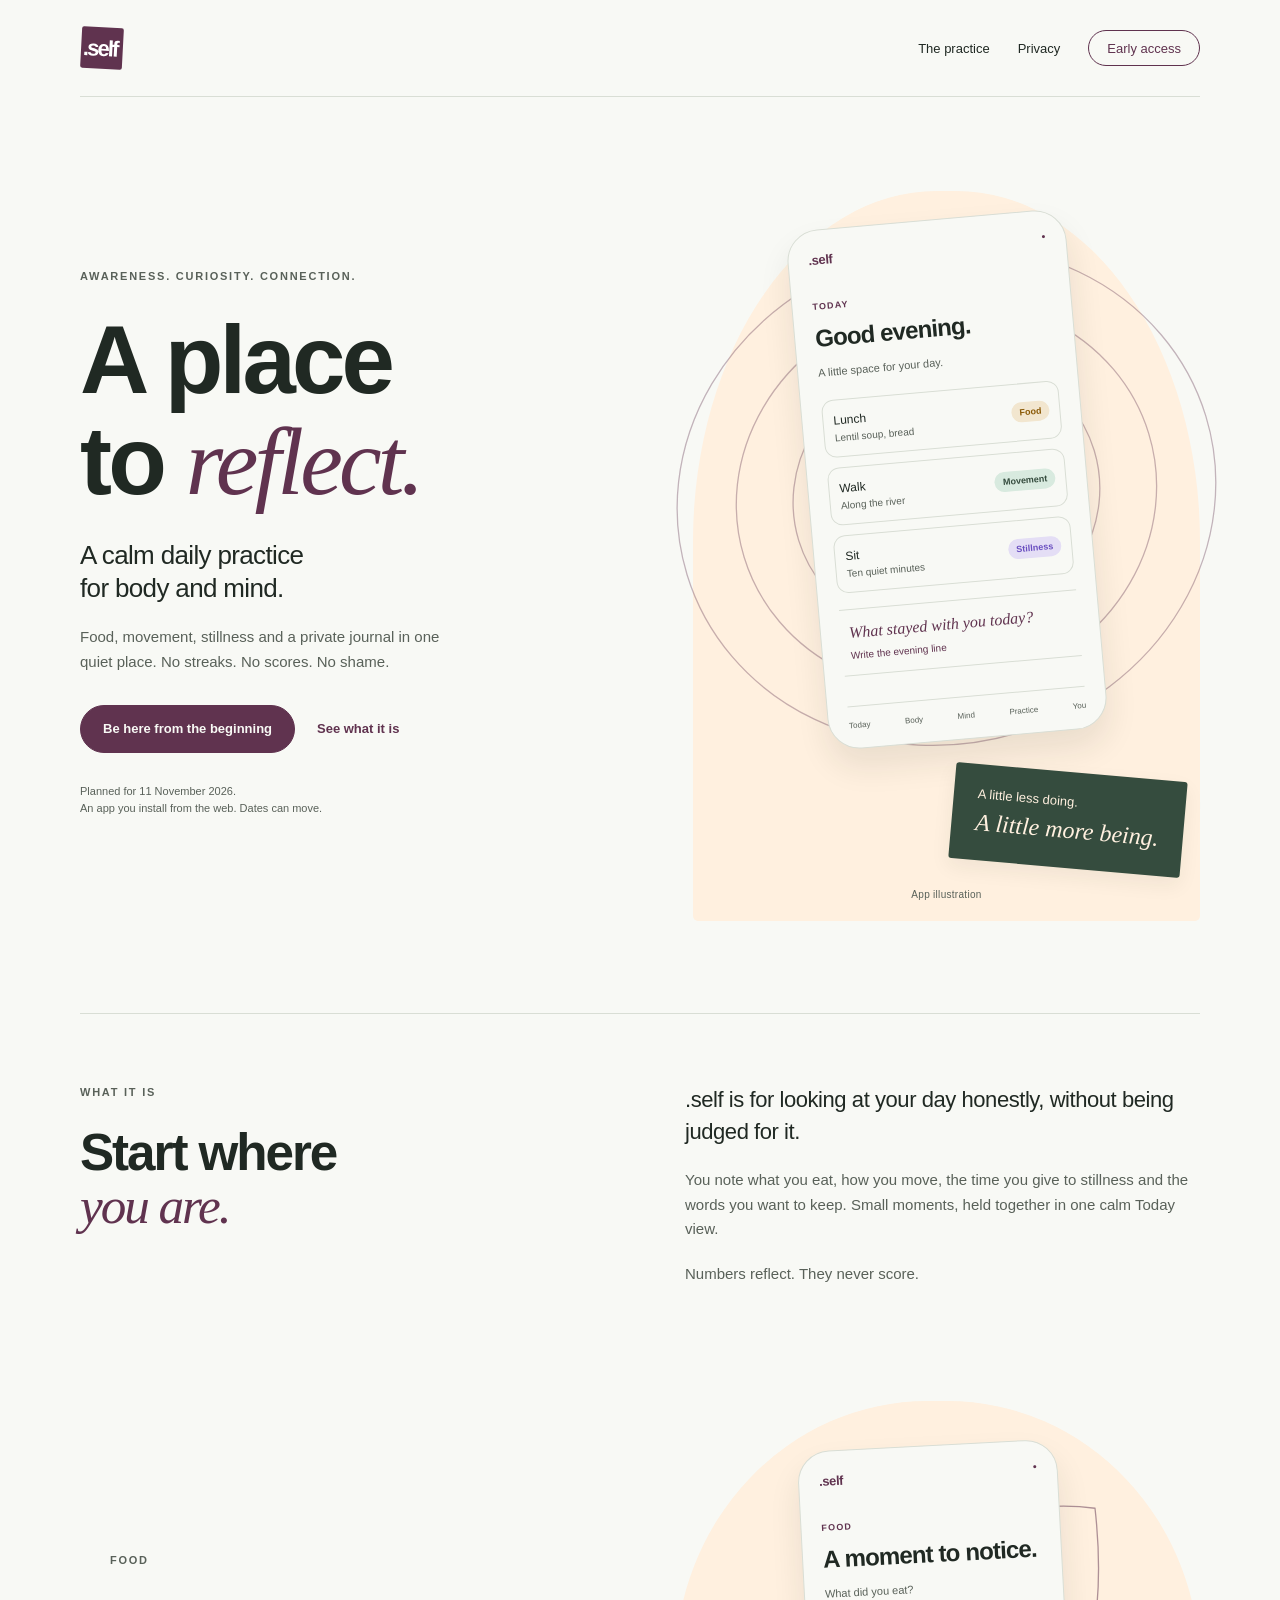
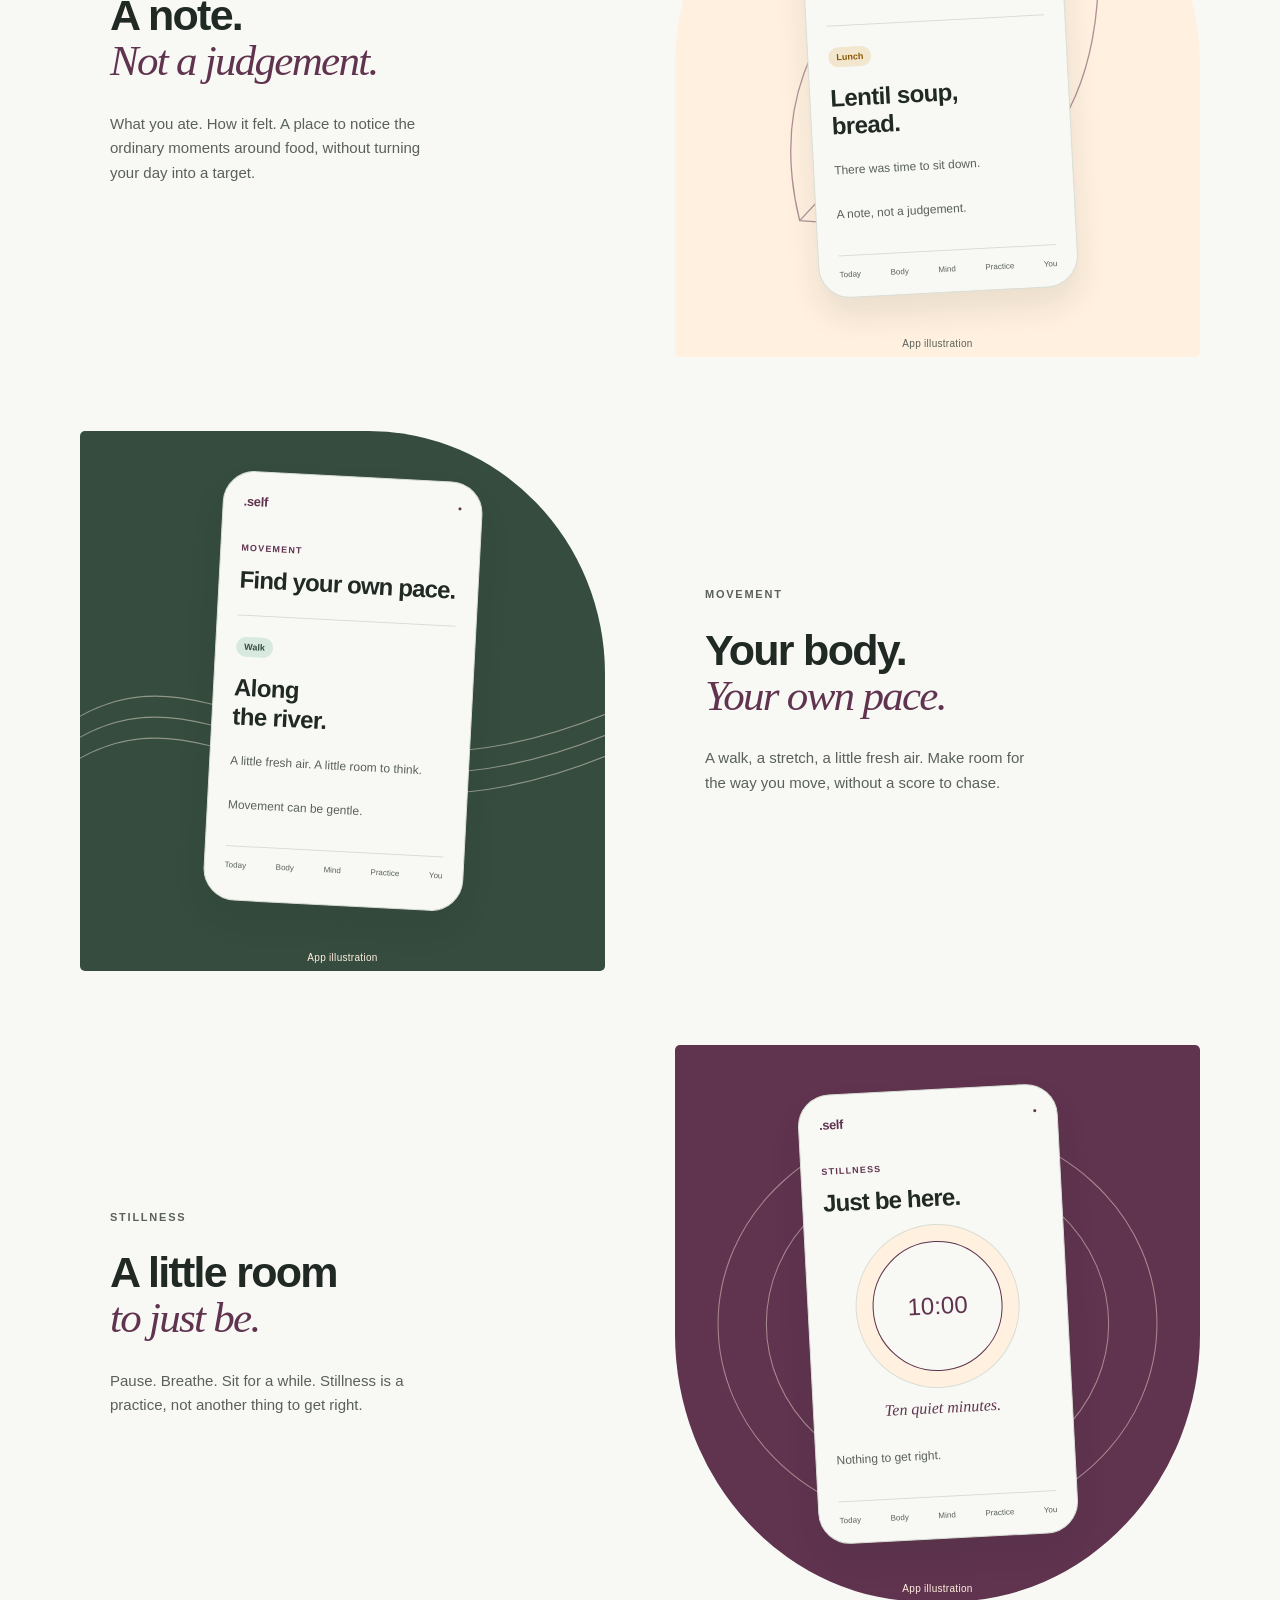
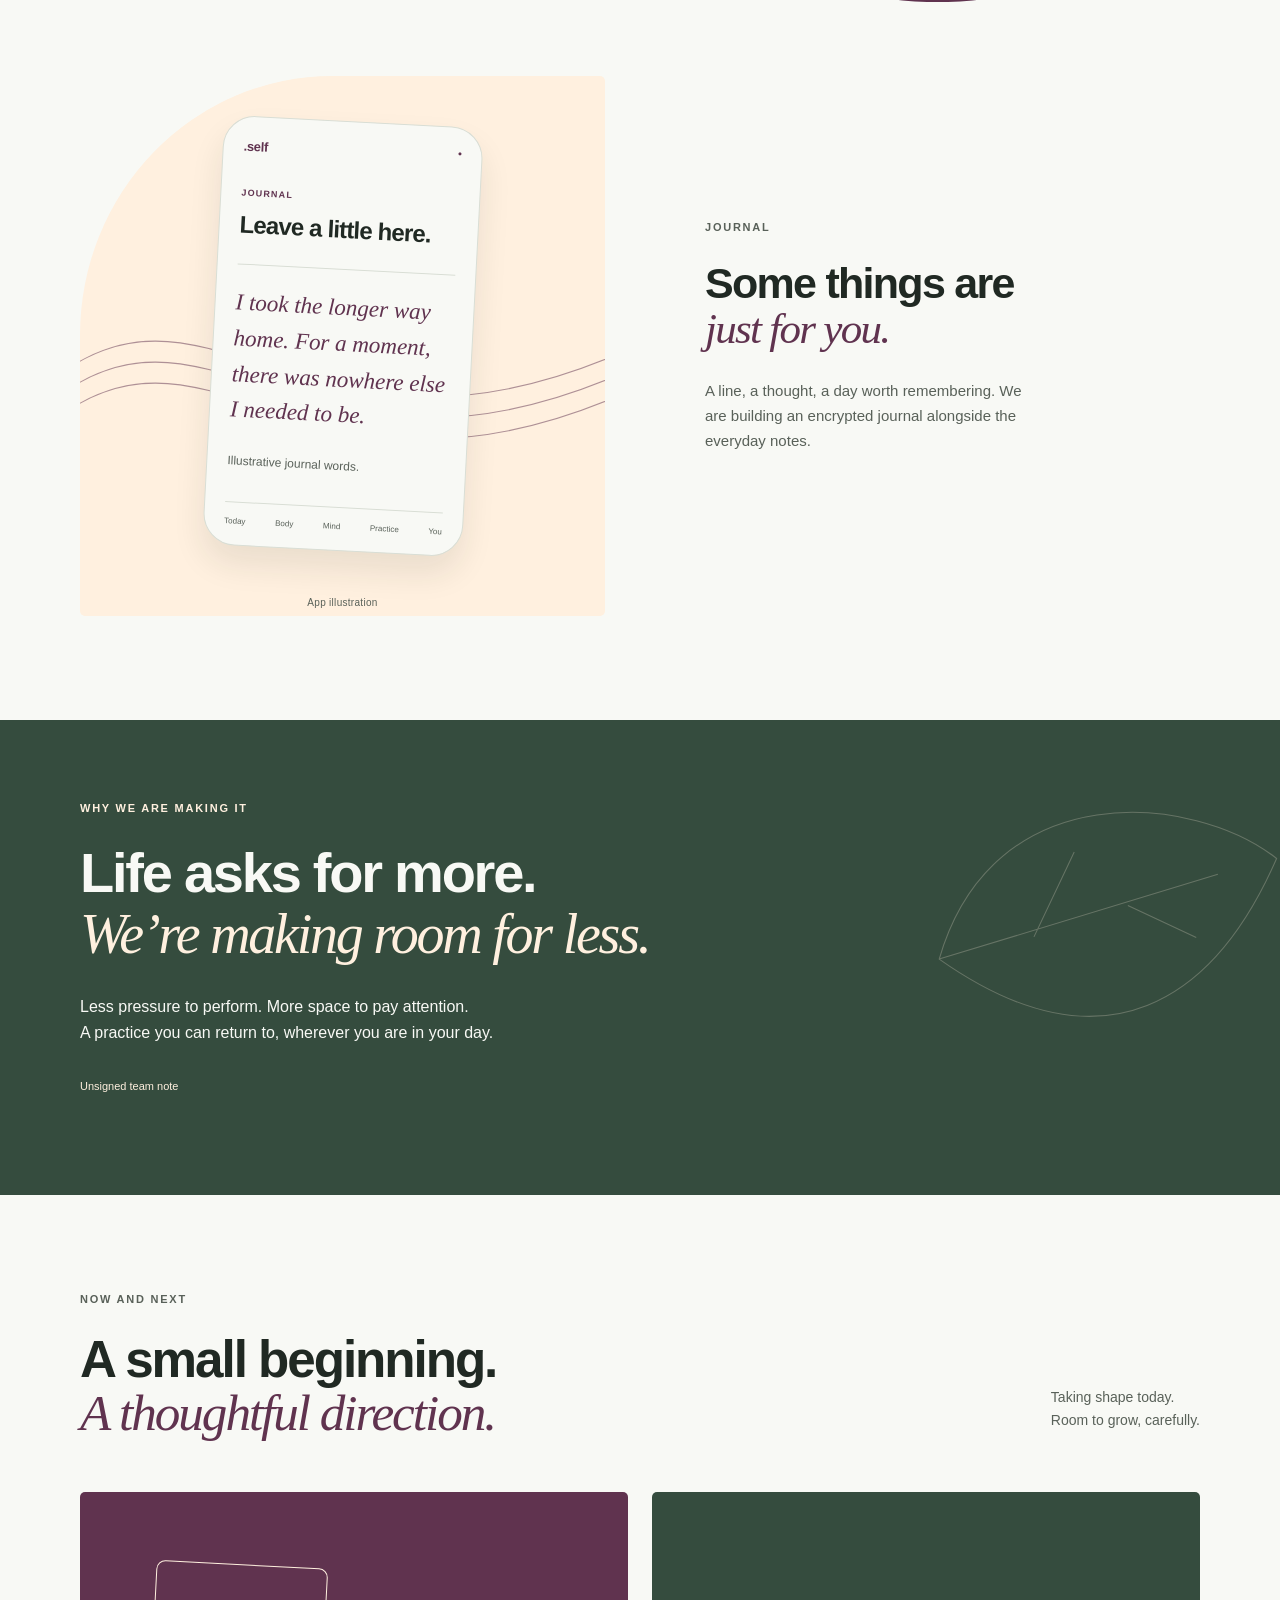
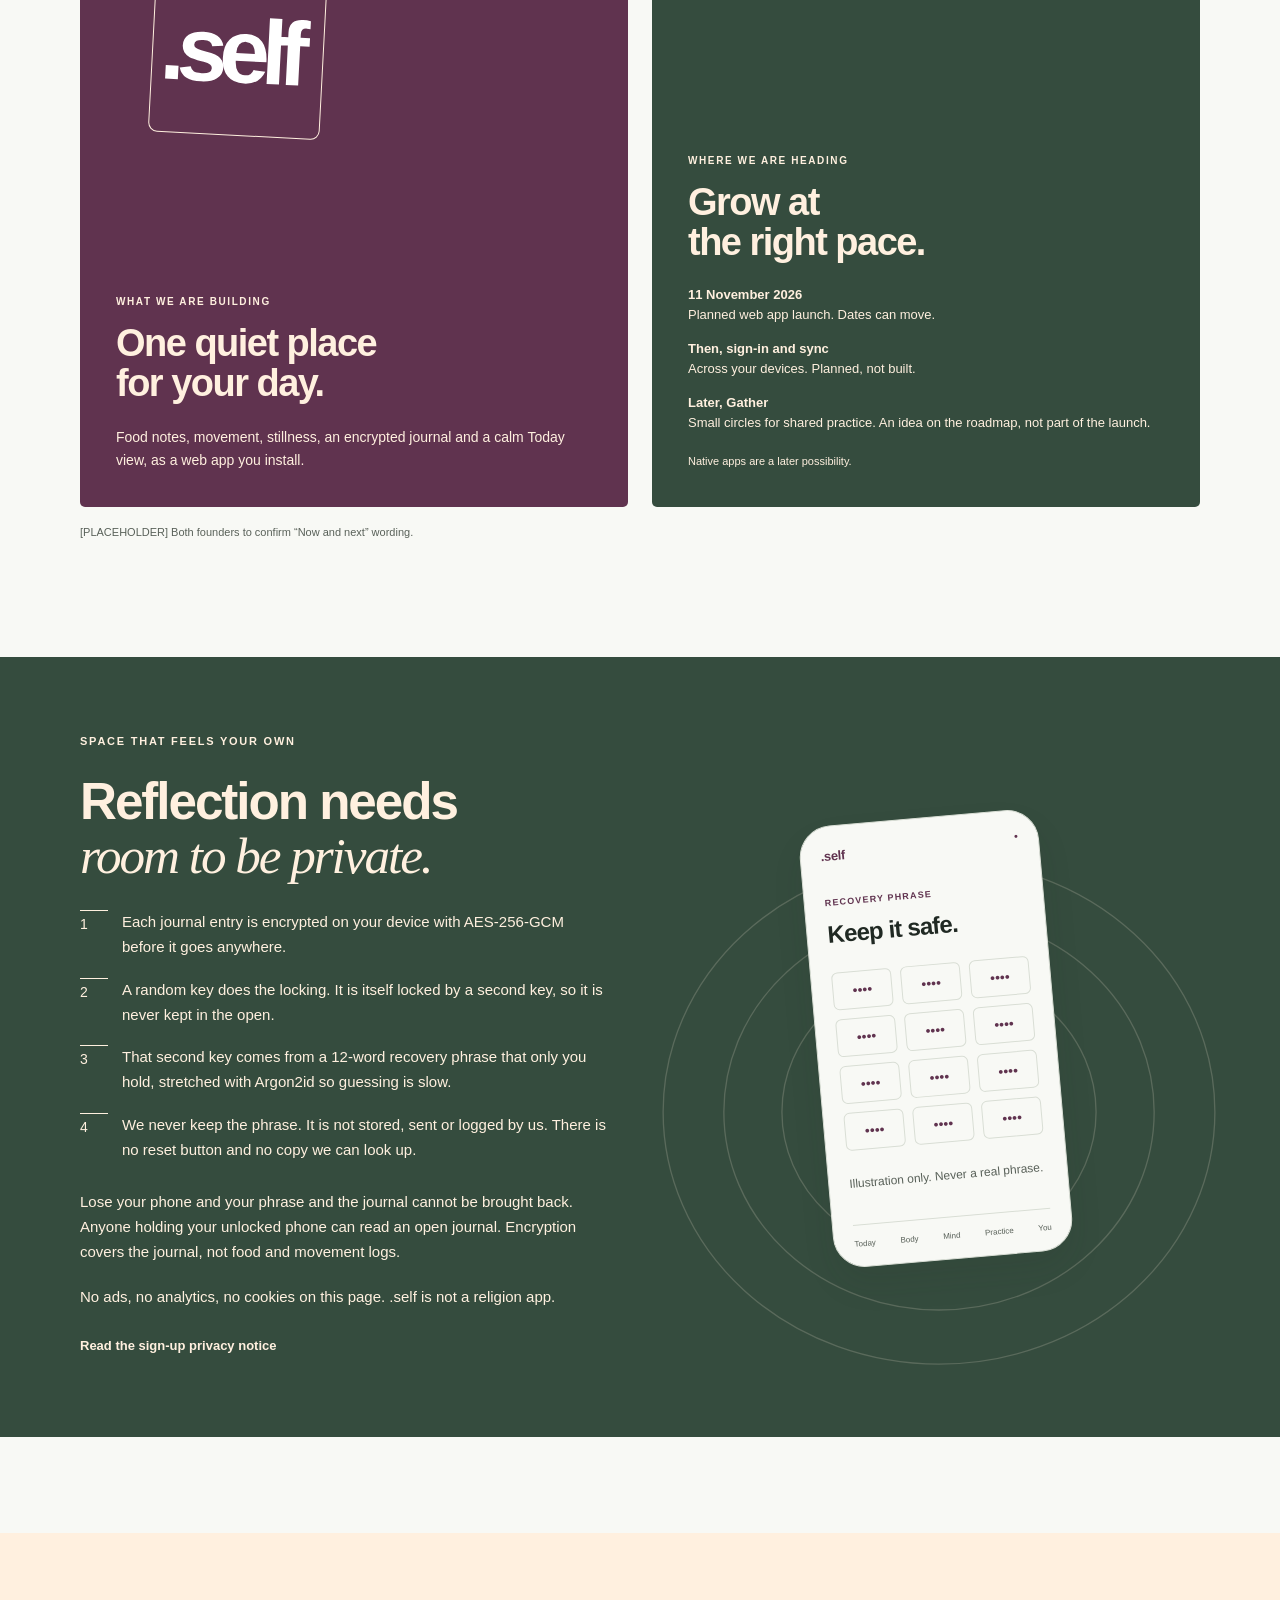
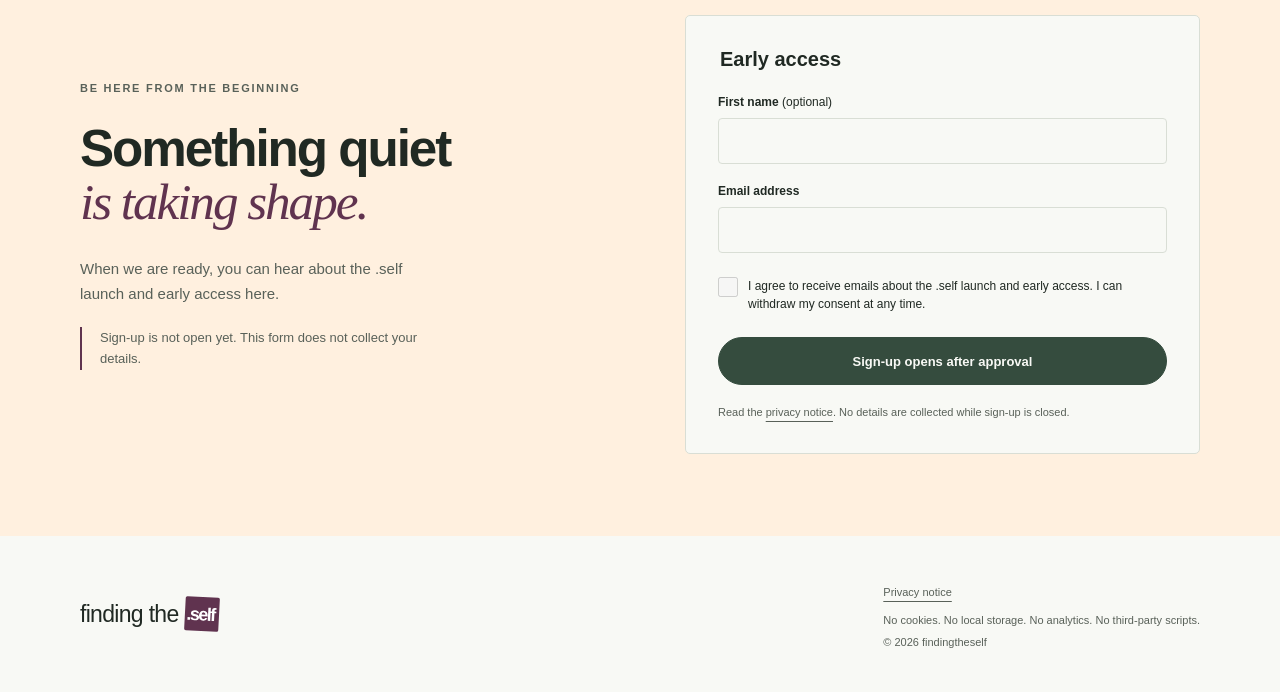
==== commit 5e270b9c: "Apply lowercase brand and forest privacy band follow-up" ====
--- a/index.html
+++ b/index.html
@@ -1,14 +1,14 @@
 <!doctype html>
-<html lang="en-GB"><head><meta charset="utf-8"><meta name="viewport" content="width=device-width, initial-scale=1"><meta name="robots" content="noindex, nofollow"><meta http-equiv="Content-Security-Policy" content="default-src 'none'; style-src 'self'; img-src 'self' data:; form-action 'self'; connect-src 'self'; base-uri 'none'; script-src 'none'"><title>.Self | A place to reflect</title><meta name="description" content="A calm daily practice for body and mind. Food, movement, stillness and a journal. Planned web app launch on 11 November 2026."><!-- BEGIN CANONICAL_ORIGIN --><!-- [PLACEHOLDER] CANONICAL_ORIGIN awaits the domain decision. --><!-- END CANONICAL_ORIGIN -->
-<meta property="og:type" content="website"><meta property="og:title" content=".Self | A place to reflect"><meta property="og:description" content="A calm daily practice for body and mind. Food, movement, stillness and a journal. Planned web app launch on 11 November 2026."><meta property="og:image:width" content="1200"><meta property="og:image:height" content="630"><meta property="og:image:alt" content=".Self. A place to reflect."><meta name="twitter:card" content="summary_large_image"><meta name="twitter:title" content=".Self | A place to reflect"><meta name="twitter:description" content="A calm daily practice for body and mind. Food, movement, stillness and a journal. Planned web app launch on 11 November 2026."><link rel="icon" href="assets/favicon.svg" type="image/svg+xml"><link rel="icon" href="assets/favicon.png" sizes="32x32"><link rel="apple-touch-icon" href="assets/touch-icon.png"><meta name="theme-color" content="#60334F"><link rel="stylesheet" href="style.css"></head><body>
+<html lang="en-GB"><head><meta charset="utf-8"><meta name="viewport" content="width=device-width, initial-scale=1"><meta name="robots" content="noindex, nofollow"><meta http-equiv="Content-Security-Policy" content="default-src 'none'; style-src 'self'; img-src 'self' data:; form-action 'self'; connect-src 'self'; base-uri 'none'; script-src 'none'"><title>.self | A place to reflect</title><meta name="description" content="A calm daily practice for body and mind. Food, movement, stillness and a journal. Planned web app launch on 11 November 2026."><!-- BEGIN CANONICAL_ORIGIN --><!-- [PLACEHOLDER] CANONICAL_ORIGIN awaits the domain decision. --><!-- END CANONICAL_ORIGIN -->
+<meta property="og:type" content="website"><meta property="og:title" content=".self | A place to reflect"><meta property="og:description" content="A calm daily practice for body and mind. Food, movement, stillness and a journal. Planned web app launch on 11 November 2026."><meta property="og:image:width" content="1200"><meta property="og:image:height" content="630"><meta property="og:image:alt" content=".self. A place to reflect."><meta name="twitter:card" content="summary_large_image"><meta name="twitter:title" content=".self | A place to reflect"><meta name="twitter:description" content="A calm daily practice for body and mind. Food, movement, stillness and a journal. Planned web app launch on 11 November 2026."><link rel="icon" href="assets/favicon.svg" type="image/svg+xml"><link rel="icon" href="assets/favicon.png" sizes="32x32"><link rel="apple-touch-icon" href="assets/touch-icon.png"><meta name="theme-color" content="#60334F"><link rel="stylesheet" href="style.css"></head><body>
 <a class="skip" href="#main">Skip to content</a>
-<header class="header wrap"><a class="logo" href="index.html" aria-label=".Self home"><img src="assets/badge-slant.svg" alt=".Self" width="44" height="44"></a><nav aria-label="Main"><a href="index.html#practice">The practice</a><a href="index.html#privacy">Privacy</a><a class="nav-cta" href="index.html#early-access">Early access </a></nav></header>
+<header class="header wrap"><a class="logo" href="index.html" aria-label=".self home"><img src="assets/badge-slant.svg" alt=".self" width="44" height="44"></a><nav aria-label="Main"><a href="index.html#practice">The practice</a><a href="index.html#privacy">Privacy</a><a class="nav-cta" href="index.html#early-access">Early access </a></nav></header>
 <main id="main" tabindex="-1">
-<section class="hero wrap" aria-labelledby="hero-title"><div class="hero-copy"><p class="eyebrow">Awareness. Curiosity. Connection.</p><h1 id="hero-title">A place<br>to <em>reflect.</em></h1><p class="hero-lead">A calm daily practice<br>for body and mind.</p><p class="hero-description">Food, movement, stillness and a private journal in one quiet place. No streaks. No scores. No shame.</p><div class="actions"><a class="button" href="#early-access">Be here from the beginning </a><a class="text-link" href="#practice">See what it is </a></div><p class="launch-note">Planned for 11 November 2026.<br>An app you install from the web. Dates can move.</p></div><div class="hero-art"><svg class="zen rings" viewBox="0 0 500 500" aria-hidden="true"><ellipse cx="250" cy="250" rx="209" ry="191"/><ellipse cx="250" cy="250" rx="163" ry="150"/><ellipse cx="250" cy="250" rx="119" ry="109"/><ellipse cx="250" cy="250" rx="74" ry="69"/></svg><div class="phone today-phone" role="img" aria-label="Today: lunch of lentil soup and bread, a walk along the river, ten quiet minutes, and a prompt to write. Illustrative app screen, not a working app."><div class="phone-top"><span>.Self</span><span aria-hidden="true">●</span></div><p class="screen-label">TODAY</p><p class="screen-title">Good evening.</p><p class="screen-intro">A little space for your day.</p><div class="entry"><div>Lunch<small>Lentil soup, bread</small></div><span class="badge food">Food</span></div><div class="entry"><div>Walk<small>Along the river</small></div><span class="badge movement">Movement</span></div><div class="entry"><div>Sit<small>Ten quiet minutes</small></div><span class="badge stillness">Stillness</span></div><div class="journal-prompt">What stayed with you today?<small>Write the evening line</small></div><div class="phone-nav" aria-hidden="true"><span>Today</span><span>Body</span><span>Mind</span><span>Practice</span><span>You</span></div></div><div class="floating-note"><span>A little less doing.</span><em>A little more being.</em></div><span class="illustration-label">App illustration</span></div></section>
-<section class="intro wrap" id="practice" aria-labelledby="intro-title"><div><p class="eyebrow">What it is</p><h2 id="intro-title">Start where<br><em>you are.</em></h2></div><div class="intro-copy"><p>.Self is for looking at your day honestly, without being judged for it.</p><p>You note what you eat, how you move, the time you give to stillness and the words you want to keep. Small moments, held together in one calm Today view.</p><p class="quiet">Numbers reflect. They never score.</p></div></section>
-<section class="features wrap" aria-label="Four parts of the practice"><article class="feature food-row"><div class="feature-copy"><p class="eyebrow">Food</p><h3>A note.<br><em>Not a judgement.</em></h3><p>What you ate. How it felt. A place to notice the ordinary moments around food, without turning your day into a target.</p></div><div class="screen-field"><svg class="zen leaf" viewBox="0 0 400 400" aria-hidden="true"><path d="M95 308C52 134 223 56 320 70c16 142-37 255-225 238Z"/><path d="M95 308 280 110M161 246l-7-87m68 18 70-6"/></svg><div class="phone " role="img" aria-label="Food notes: lentil soup and bread, with a note that there was time to sit down. Illustrative app screen, not a working app."><div class="phone-top"><span>.Self</span><span aria-hidden="true">●</span></div><p class="screen-label">FOOD</p><p class="screen-title">A moment to notice.</p><p class="screen-intro">What did you eat?</p><div class="screen-card"><span class="badge food">Lunch</span><p class="screen-subtitle">Lentil soup,<br>bread.</p><p>There was time to sit down.</p></div><p class="screen-foot">A note, not a judgement.</p><div class="phone-nav" aria-hidden="true"><span>Today</span><span>Body</span><span>Mind</span><span>Practice</span><span>You</span></div></div><span class="illustration-label">App illustration</span></div></article><article class="feature movement-row"><div class="feature-copy"><p class="eyebrow">Movement</p><h3>Your body.<br><em>Your own pace.</em></h3><p>A walk, a stretch, a little fresh air. Make room for the way you move, without a score to chase.</p></div><div class="screen-field"><svg class="zen horizon" viewBox="0 0 500 400" aria-hidden="true"><path d="M-30 235c160-130 250 115 570-40M-30 255c160-130 250 115 570-40M-30 275c160-130 250 115 570-40"/><circle cx="320" cy="128" r="52"/></svg><div class="phone " role="img" aria-label="Movement notes: a walk along the river and a note about fresh air. Illustrative app screen, not a working app."><div class="phone-top"><span>.Self</span><span aria-hidden="true">●</span></div><p class="screen-label">MOVEMENT</p><p class="screen-title">Find your own pace.</p><div class="screen-card"><span class="badge movement">Walk</span><p class="screen-subtitle">Along<br>the river.</p><p>A little fresh air. A little room to think.</p></div><p class="screen-foot">Movement can be gentle.</p><div class="phone-nav" aria-hidden="true"><span>Today</span><span>Body</span><span>Mind</span><span>Practice</span><span>You</span></div></div><span class="illustration-label">App illustration</span></div></article><article class="feature stillness-row"><div class="feature-copy"><p class="eyebrow">Stillness</p><h3>A little room<br><em>to just be.</em></h3><p>Pause. Breathe. Sit for a while. Stillness is a practice, not another thing to get right.</p></div><div class="screen-field"><svg class="zen rings" viewBox="0 0 500 500" aria-hidden="true"><ellipse cx="250" cy="250" rx="209" ry="191"/><ellipse cx="250" cy="250" rx="163" ry="150"/><ellipse cx="250" cy="250" rx="119" ry="109"/><ellipse cx="250" cy="250" rx="74" ry="69"/></svg><div class="phone " role="img" aria-label="Stillness: a quiet breathing circle and ten quiet minutes. Illustrative app screen, not a working app."><div class="phone-top"><span>.Self</span><span aria-hidden="true">●</span></div><p class="screen-label">STILLNESS</p><p class="screen-title">Just be here.</p><div class="screen-breath" aria-hidden="true"><span>10:00</span></div><p class="screen-centre">Ten quiet minutes.</p><p class="screen-foot">Nothing to get right.</p><div class="phone-nav" aria-hidden="true"><span>Today</span><span>Body</span><span>Mind</span><span>Practice</span><span>You</span></div></div><span class="illustration-label">App illustration</span></div></article><article class="feature journal-row"><div class="feature-copy"><p class="eyebrow">Journal</p><h3>Some things are<br><em>just for you.</em></h3><p>A line, a thought, a day worth remembering. We are building an encrypted journal alongside the everyday notes.</p></div><div class="screen-field"><svg class="zen horizon" viewBox="0 0 500 400" aria-hidden="true"><path d="M-30 235c160-130 250 115 570-40M-30 255c160-130 250 115 570-40M-30 275c160-130 250 115 570-40"/><circle cx="320" cy="128" r="52"/></svg><div class="phone " role="img" aria-label="Journal: an illustrative reflection about taking a slower walk home. Illustrative app screen, not a working app."><div class="phone-top"><span>.Self</span><span aria-hidden="true">●</span></div><p class="screen-label">JOURNAL</p><p class="screen-title">Leave a little here.</p><div class="journal-lines"><p>I took the longer way home. For a moment, there was nowhere else I needed to be.</p></div><p class="screen-foot">Illustrative journal words.</p><div class="phone-nav" aria-hidden="true"><span>Today</span><span>Body</span><span>Mind</span><span>Practice</span><span>You</span></div></div><span class="illustration-label">App illustration</span></div></article></section>
+<section class="hero wrap" aria-labelledby="hero-title"><div class="hero-copy"><p class="eyebrow">Awareness. Curiosity. Connection.</p><h1 id="hero-title">A place<br>to <em>reflect.</em></h1><p class="hero-lead">A calm daily practice<br>for body and mind.</p><p class="hero-description">Food, movement, stillness and a private journal in one quiet place. No streaks. No scores. No shame.</p><div class="actions"><a class="button" href="#early-access">Be here from the beginning </a><a class="text-link" href="#practice">See what it is </a></div><p class="launch-note">Planned for 11 November 2026.<br>An app you install from the web. Dates can move.</p></div><div class="hero-art"><svg class="zen rings" viewBox="0 0 500 500" aria-hidden="true"><ellipse cx="250" cy="250" rx="209" ry="191"/><ellipse cx="250" cy="250" rx="163" ry="150"/><ellipse cx="250" cy="250" rx="119" ry="109"/><ellipse cx="250" cy="250" rx="74" ry="69"/></svg><div class="phone today-phone" role="img" aria-label="Today: lunch of lentil soup and bread, a walk along the river, ten quiet minutes, and a prompt to write. Illustrative app screen, not a working app."><div class="phone-top"><span>.self</span><span aria-hidden="true">●</span></div><p class="screen-label">TODAY</p><p class="screen-title">Good evening.</p><p class="screen-intro">A little space for your day.</p><div class="entry"><div>Lunch<small>Lentil soup, bread</small></div><span class="badge food">Food</span></div><div class="entry"><div>Walk<small>Along the river</small></div><span class="badge movement">Movement</span></div><div class="entry"><div>Sit<small>Ten quiet minutes</small></div><span class="badge stillness">Stillness</span></div><div class="journal-prompt">What stayed with you today?<small>Write the evening line</small></div><div class="phone-nav" aria-hidden="true"><span>Today</span><span>Body</span><span>Mind</span><span>Practice</span><span>You</span></div></div><div class="floating-note"><span>A little less doing.</span><em>A little more being.</em></div><span class="illustration-label">App illustration</span></div></section>
+<section class="intro wrap" id="practice" aria-labelledby="intro-title"><div><p class="eyebrow">What it is</p><h2 id="intro-title">Start where<br><em>you are.</em></h2></div><div class="intro-copy"><p>.self is for looking at your day honestly, without being judged for it.</p><p>You note what you eat, how you move, the time you give to stillness and the words you want to keep. Small moments, held together in one calm Today view.</p><p class="quiet">Numbers reflect. They never score.</p></div></section>
+<section class="features wrap" aria-label="Four parts of the practice"><article class="feature food-row"><div class="feature-copy"><p class="eyebrow">Food</p><h3>A note.<br><em>Not a judgement.</em></h3><p>What you ate. How it felt. A place to notice the ordinary moments around food, without turning your day into a target.</p></div><div class="screen-field"><svg class="zen leaf" viewBox="0 0 400 400" aria-hidden="true"><path d="M95 308C52 134 223 56 320 70c16 142-37 255-225 238Z"/><path d="M95 308 280 110M161 246l-7-87m68 18 70-6"/></svg><div class="phone " role="img" aria-label="Food notes: lentil soup and bread, with a note that there was time to sit down. Illustrative app screen, not a working app."><div class="phone-top"><span>.self</span><span aria-hidden="true">●</span></div><p class="screen-label">FOOD</p><p class="screen-title">A moment to notice.</p><p class="screen-intro">What did you eat?</p><div class="screen-card"><span class="badge food">Lunch</span><p class="screen-subtitle">Lentil soup,<br>bread.</p><p>There was time to sit down.</p></div><p class="screen-foot">A note, not a judgement.</p><div class="phone-nav" aria-hidden="true"><span>Today</span><span>Body</span><span>Mind</span><span>Practice</span><span>You</span></div></div><span class="illustration-label">App illustration</span></div></article><article class="feature movement-row"><div class="feature-copy"><p class="eyebrow">Movement</p><h3>Your body.<br><em>Your own pace.</em></h3><p>A walk, a stretch, a little fresh air. Make room for the way you move, without a score to chase.</p></div><div class="screen-field"><svg class="zen horizon" viewBox="0 0 500 400" aria-hidden="true"><path d="M-30 235c160-130 250 115 570-40M-30 255c160-130 250 115 570-40M-30 275c160-130 250 115 570-40"/><circle cx="320" cy="128" r="52"/></svg><div class="phone " role="img" aria-label="Movement notes: a walk along the river and a note about fresh air. Illustrative app screen, not a working app."><div class="phone-top"><span>.self</span><span aria-hidden="true">●</span></div><p class="screen-label">MOVEMENT</p><p class="screen-title">Find your own pace.</p><div class="screen-card"><span class="badge movement">Walk</span><p class="screen-subtitle">Along<br>the river.</p><p>A little fresh air. A little room to think.</p></div><p class="screen-foot">Movement can be gentle.</p><div class="phone-nav" aria-hidden="true"><span>Today</span><span>Body</span><span>Mind</span><span>Practice</span><span>You</span></div></div><span class="illustration-label">App illustration</span></div></article><article class="feature stillness-row"><div class="feature-copy"><p class="eyebrow">Stillness</p><h3>A little room<br><em>to just be.</em></h3><p>Pause. Breathe. Sit for a while. Stillness is a practice, not another thing to get right.</p></div><div class="screen-field"><svg class="zen rings" viewBox="0 0 500 500" aria-hidden="true"><ellipse cx="250" cy="250" rx="209" ry="191"/><ellipse cx="250" cy="250" rx="163" ry="150"/><ellipse cx="250" cy="250" rx="119" ry="109"/><ellipse cx="250" cy="250" rx="74" ry="69"/></svg><div class="phone " role="img" aria-label="Stillness: a quiet breathing circle and ten quiet minutes. Illustrative app screen, not a working app."><div class="phone-top"><span>.self</span><span aria-hidden="true">●</span></div><p class="screen-label">STILLNESS</p><p class="screen-title">Just be here.</p><div class="screen-breath" aria-hidden="true"><span>10:00</span></div><p class="screen-centre">Ten quiet minutes.</p><p class="screen-foot">Nothing to get right.</p><div class="phone-nav" aria-hidden="true"><span>Today</span><span>Body</span><span>Mind</span><span>Practice</span><span>You</span></div></div><span class="illustration-label">App illustration</span></div></article><article class="feature journal-row"><div class="feature-copy"><p class="eyebrow">Journal</p><h3>Some things are<br><em>just for you.</em></h3><p>A line, a thought, a day worth remembering. We are building an encrypted journal alongside the everyday notes.</p></div><div class="screen-field"><svg class="zen horizon" viewBox="0 0 500 400" aria-hidden="true"><path d="M-30 235c160-130 250 115 570-40M-30 255c160-130 250 115 570-40M-30 275c160-130 250 115 570-40"/><circle cx="320" cy="128" r="52"/></svg><div class="phone " role="img" aria-label="Journal: an illustrative reflection about taking a slower walk home. Illustrative app screen, not a working app."><div class="phone-top"><span>.self</span><span aria-hidden="true">●</span></div><p class="screen-label">JOURNAL</p><p class="screen-title">Leave a little here.</p><div class="journal-lines"><p>I took the longer way home. For a moment, there was nowhere else I needed to be.</p></div><p class="screen-foot">Illustrative journal words.</p><div class="phone-nav" aria-hidden="true"><span>Today</span><span>Body</span><span>Mind</span><span>Practice</span><span>You</span></div></div><span class="illustration-label">App illustration</span></div></article></section>
 <section class="why" aria-labelledby="why-title"><div class="wrap why-inner"><p class="eyebrow">Why we are making it</p><h2 id="why-title">Life asks for more.<br><em>We’re making room for less.</em></h2><p>Less pressure to perform. More space to pay attention.<br>A practice you can return to, wherever you are in your day.</p><p class="team-note">Unsigned team note</p><svg class="zen leaf" viewBox="0 0 400 400" aria-hidden="true"><path d="M95 308C52 134 223 56 320 70c16 142-37 255-225 238Z"/><path d="M95 308 280 110M161 246l-7-87m68 18 70-6"/></svg></div></section>
-<section class="now-next wrap" id="launch" aria-labelledby="next-title"><div class="section-heading"><div><p class="eyebrow">Now and next</p><h2 id="next-title">A small beginning.<br><em>A thoughtful direction.</em></h2></div><p>Taking shape today.<br>Room to grow, carefully.</p></div><div class="tiles"><article class="tile plum"><img class="tile-badge" src="assets/badge-slant.svg" alt=".Self" width="180" height="180"><div><p class="eyebrow">What we are building</p><h3>One quiet place<br>for your day.</h3><p>Food notes, movement, stillness, an encrypted journal and a calm Today view, as a web app you install.</p></div></article><article class="tile forest"><img class="tile-badge" src="assets/badge-slant.svg" alt=".Self" width="180" height="180"><div><p class="eyebrow">Where we are heading</p><h3>Grow at<br>the right pace.</h3><ul><li><strong>11 November 2026</strong><br>Planned web app launch. Dates can move.</li><li><strong>Then, sign-in and sync</strong><br>Across your devices. Planned, not built.</li><li><strong>Later, Gather</strong><br>Small circles for shared practice. An idea on the roadmap, not part of the launch.</li></ul><p class="tile-small">Native apps are a later possibility.</p></div></article></div><p class="approval-note">[PLACEHOLDER] Both founders to confirm “Now and next” wording.</p></section>
-<section class="privacy-section wrap" id="privacy" aria-labelledby="privacy-title"><div class="privacy-art"><svg class="zen rings" viewBox="0 0 500 500" aria-hidden="true"><ellipse cx="250" cy="250" rx="209" ry="191"/><ellipse cx="250" cy="250" rx="163" ry="150"/><ellipse cx="250" cy="250" rx="119" ry="109"/><ellipse cx="250" cy="250" rx="74" ry="69"/></svg><div class="phone recovery-phone" role="img" aria-label="Recovery phrase: twelve hidden words represented by dots; no real recovery phrase is shown. Illustrative app screen, not a working app."><div class="phone-top"><span>.Self</span><span aria-hidden="true">●</span></div><p class="screen-label">RECOVERY PHRASE</p><p class="screen-title">Keep it safe.</p><div class="phrase-dots" aria-hidden="true"><span>••••</span><span>••••</span><span>••••</span><span>••••</span><span>••••</span><span>••••</span><span>••••</span><span>••••</span><span>••••</span><span>••••</span><span>••••</span><span>••••</span></div><p class="screen-foot">Illustration only. Never a real phrase.</p><div class="phone-nav" aria-hidden="true"><span>Today</span><span>Body</span><span>Mind</span><span>Practice</span><span>You</span></div></div><span class="illustration-label">App illustration · Words hidden</span></div><div class="privacy-copy"><p class="eyebrow">Space that feels your own</p><h2 id="privacy-title">Reflection needs<br><em>room to be private.</em></h2><p>Each journal entry is encrypted on your device with AES-256-GCM before it goes anywhere.</p><p>A random key does the locking. It is itself locked by a second key, so it is never kept in the open.</p><p>That second key comes from a 12-word recovery phrase that only you hold, stretched with Argon2id so guessing is slow.</p><p>We never keep the phrase. It is not stored, sent or logged by us. There is no reset button and no copy we can look up.</p><p>Lose your phone and your phrase and the journal cannot be brought back. Anyone holding your unlocked phone can read an open journal. Encryption covers the journal, not food and movement logs.</p><p>No ads, no analytics, no cookies on this page. .Self is not a religion app.</p><a class="text-link" href="privacy.html">Read the sign-up privacy notice </a></div></section>
-<section class="early-access" id="early-access" aria-labelledby="access-title"><div class="wrap access-inner"><div><p class="eyebrow">Be here from the beginning</p><h2 id="access-title">Something quiet<br><em>is taking shape.</em></h2><p>When we are ready, you can hear about the .Self launch and early access here.</p><p class="signup-status" id="signup-status" role="status" aria-live="polite">Sign-up is not open yet. This form does not collect your details.</p></div><div class="form-card"><form method="post" action="signup.php" aria-describedby="signup-status"><fieldset disabled><legend>Early access</legend><label for="first-name">First name <span>(optional)</span></label><input id="first-name" name="first_name" type="text" autocomplete="given-name" maxlength="80"><label for="email">Email address</label><input id="email" name="email" type="email" autocomplete="email" maxlength="254" required><div class="honeypot" aria-hidden="true"><label for="website">Leave this empty</label><input id="website" name="website" type="text" tabindex="-1" autocomplete="off"></div><input name="time_token" type="hidden" value=""><label class="consent" for="consent"><input id="consent" name="consent" type="checkbox" value="launch-v1" required><span>I agree to receive emails about the .Self launch and early access. I can withdraw my consent at any time.</span></label><button class="button" type="submit">Sign-up opens after approval</button></fieldset><p class="form-privacy">Read the <a href="privacy.html">privacy notice</a>. No details are collected while sign-up is closed.</p></form></div></div></section>
-</main><footer class="footer wrap"><a class="footer-lockup" href="index.html" aria-label="finding the .Self home"><span>finding the</span><img src="assets/badge-slant.svg" alt=".Self" width="36" height="36"></a><div class="footer-details"><a href="privacy.html">Privacy notice</a><span>No cookies. No local storage. No analytics. No third-party scripts.</span><span>© 2026 findingtheself</span></div></footer></body></html>
+<section class="now-next wrap" id="launch" aria-labelledby="next-title"><div class="section-heading"><div><p class="eyebrow">Now and next</p><h2 id="next-title">A small beginning.<br><em>A thoughtful direction.</em></h2></div><p>Taking shape today.<br>Room to grow, carefully.</p></div><div class="tiles"><article class="tile plum"><img class="tile-badge" src="assets/badge-slant-outline.svg" alt=".self" width="180" height="180"><div><p class="eyebrow">What we are building</p><h3>One quiet place<br>for your day.</h3><p>Food notes, movement, stillness, an encrypted journal and a calm Today view, as a web app you install.</p></div></article><article class="tile forest tile-text-only"><!-- Restore a tile badge here if founders prefer both. --><div><p class="eyebrow">Where we are heading</p><h3>Grow at<br>the right pace.</h3><ul><li><strong>11 November 2026</strong><br>Planned web app launch. Dates can move.</li><li><strong>Then, sign-in and sync</strong><br>Across your devices. Planned, not built.</li><li><strong>Later, Gather</strong><br>Small circles for shared practice. An idea on the roadmap, not part of the launch.</li></ul><p class="tile-small">Native apps are a later possibility.</p></div></article></div><p class="approval-note">[PLACEHOLDER] Both founders to confirm “Now and next” wording.</p></section>
+<section class="privacy-band" id="privacy" aria-labelledby="privacy-title"><div class="privacy-section wrap"><div class="privacy-art"><svg class="zen rings" viewBox="0 0 500 500" aria-hidden="true"><ellipse cx="250" cy="250" rx="209" ry="191"/><ellipse cx="250" cy="250" rx="163" ry="150"/><ellipse cx="250" cy="250" rx="119" ry="109"/><ellipse cx="250" cy="250" rx="74" ry="69"/></svg><div class="phone recovery-phone" role="img" aria-label="Recovery phrase: twelve hidden words represented by dots; no real recovery phrase is shown. Illustrative app screen, not a working app."><div class="phone-top"><span>.self</span><span aria-hidden="true">●</span></div><p class="screen-label">RECOVERY PHRASE</p><p class="screen-title">Keep it safe.</p><div class="phrase-dots" aria-hidden="true"><span>••••</span><span>••••</span><span>••••</span><span>••••</span><span>••••</span><span>••••</span><span>••••</span><span>••••</span><span>••••</span><span>••••</span><span>••••</span><span>••••</span></div><p class="screen-foot">Illustration only. Never a real phrase.</p><div class="phone-nav" aria-hidden="true"><span>Today</span><span>Body</span><span>Mind</span><span>Practice</span><span>You</span></div></div></div><div class="privacy-copy"><p class="eyebrow">Space that feels your own</p><h2 id="privacy-title">Reflection needs<br><em>room to be private.</em></h2><ol class="privacy-steps"><li><p>Each journal entry is encrypted on your device with AES-256-GCM before it goes anywhere.</p></li><li><p>A random key does the locking. It is itself locked by a second key, so it is never kept in the open.</p></li><li><p>That second key comes from a 12-word recovery phrase that only you hold, stretched with Argon2id so guessing is slow.</p></li><li><p>We never keep the phrase. It is not stored, sent or logged by us. There is no reset button and no copy we can look up.</p></li></ol><p>Lose your phone and your phrase and the journal cannot be brought back. Anyone holding your unlocked phone can read an open journal. Encryption covers the journal, not food and movement logs.</p><p>No ads, no analytics, no cookies on this page. .self is not a religion app.</p><a class="text-link" href="privacy.html">Read the sign-up privacy notice </a></div></div></section>
+<section class="early-access" id="early-access" aria-labelledby="access-title"><div class="wrap access-inner"><div><p class="eyebrow">Be here from the beginning</p><h2 id="access-title">Something quiet<br><em>is taking shape.</em></h2><p>When we are ready, you can hear about the .self launch and early access here.</p><p class="signup-status" id="signup-status" role="status" aria-live="polite">Sign-up is not open yet. This form does not collect your details.</p></div><div class="form-card"><form method="post" action="signup.php" aria-describedby="signup-status"><fieldset disabled><legend>Early access</legend><label for="first-name">First name <span>(optional)</span></label><input id="first-name" name="first_name" type="text" autocomplete="given-name" maxlength="80"><label for="email">Email address</label><input id="email" name="email" type="email" autocomplete="email" maxlength="254" required><div class="honeypot" aria-hidden="true"><label for="website">Leave this empty</label><input id="website" name="website" type="text" tabindex="-1" autocomplete="off"></div><input name="time_token" type="hidden" value=""><label class="consent" for="consent"><input id="consent" name="consent" type="checkbox" value="launch-v1" required><span>I agree to receive emails about the .self launch and early access. I can withdraw my consent at any time.</span></label><button class="button" type="submit">Sign-up opens after approval</button></fieldset><p class="form-privacy">Read the <a href="privacy.html">privacy notice</a>. No details are collected while sign-up is closed.</p></form></div></div></section>
+</main><footer class="footer wrap"><a class="footer-lockup" href="index.html" aria-label="finding the .self home"><span>finding the</span><img src="assets/badge-slant.svg" alt=".self" width="36" height="36"></a><div class="footer-details"><a href="privacy.html">Privacy notice</a><span>No cookies. No local storage. No analytics. No third-party scripts.</span><span>© 2026 findingtheself</span></div></footer></body></html>
--- a/style.css
+++ b/style.css
@@ -227,3 +227,20 @@
 .why{position:relative}
 .screen-title,.screen-subtitle{font-weight:600}
 @media(min-width:701px) and (max-width:1000px){.hero{grid-template-columns:1fr 1fr;gap:24px}.hero-art{padding-inline:12px}.today-phone{width:240px}.floating-note{padding:16px 18px}.floating-note em{font-size:20px}.tile{padding:28px}.tile-badge{width:140px;height:140px;margin:26px 26px 52px}}
+
+/* Round 2: four plain privacy steps, one roadmap badge and unified footer lockup. */
+.tile-text-only>div{margin-top:auto}
+.privacy-band{background:var(--forest);color:var(--cream);margin-block:0 96px;padding-block:76px}
+.privacy-band .privacy-section{padding-block:0;gap:64px}
+.privacy-band .privacy-copy{order:1}
+.privacy-band .privacy-art{order:2;background:transparent}
+.privacy-band .privacy-copy p,.privacy-band .eyebrow,.privacy-band .text-link{color:var(--cream)}
+.privacy-steps{list-style:none;counter-reset:privacy;padding:0;margin:28px 0}
+.privacy-steps li{counter-increment:privacy;display:grid;grid-template-columns:28px 1fr;gap:14px;margin-block:18px}
+.privacy-steps li::before{content:counter(privacy);font-size:14px;border-top:1px solid currentColor;padding-top:5px}
+.privacy-steps p{font-size:15px;margin:0}
+.footer-lockup{gap:5px;align-items:baseline}
+.footer-lockup img{align-self:center}
+@media(max-width:700px){.privacy-band{padding-block:52px;margin-bottom:58px}.privacy-band .privacy-section{gap:30px}.privacy-band .privacy-art{min-height:410px}}
+.privacy-band h2 em{color:var(--cream)}
+.privacy-band .privacy-art>.zen{stroke:var(--cream);opacity:.18}
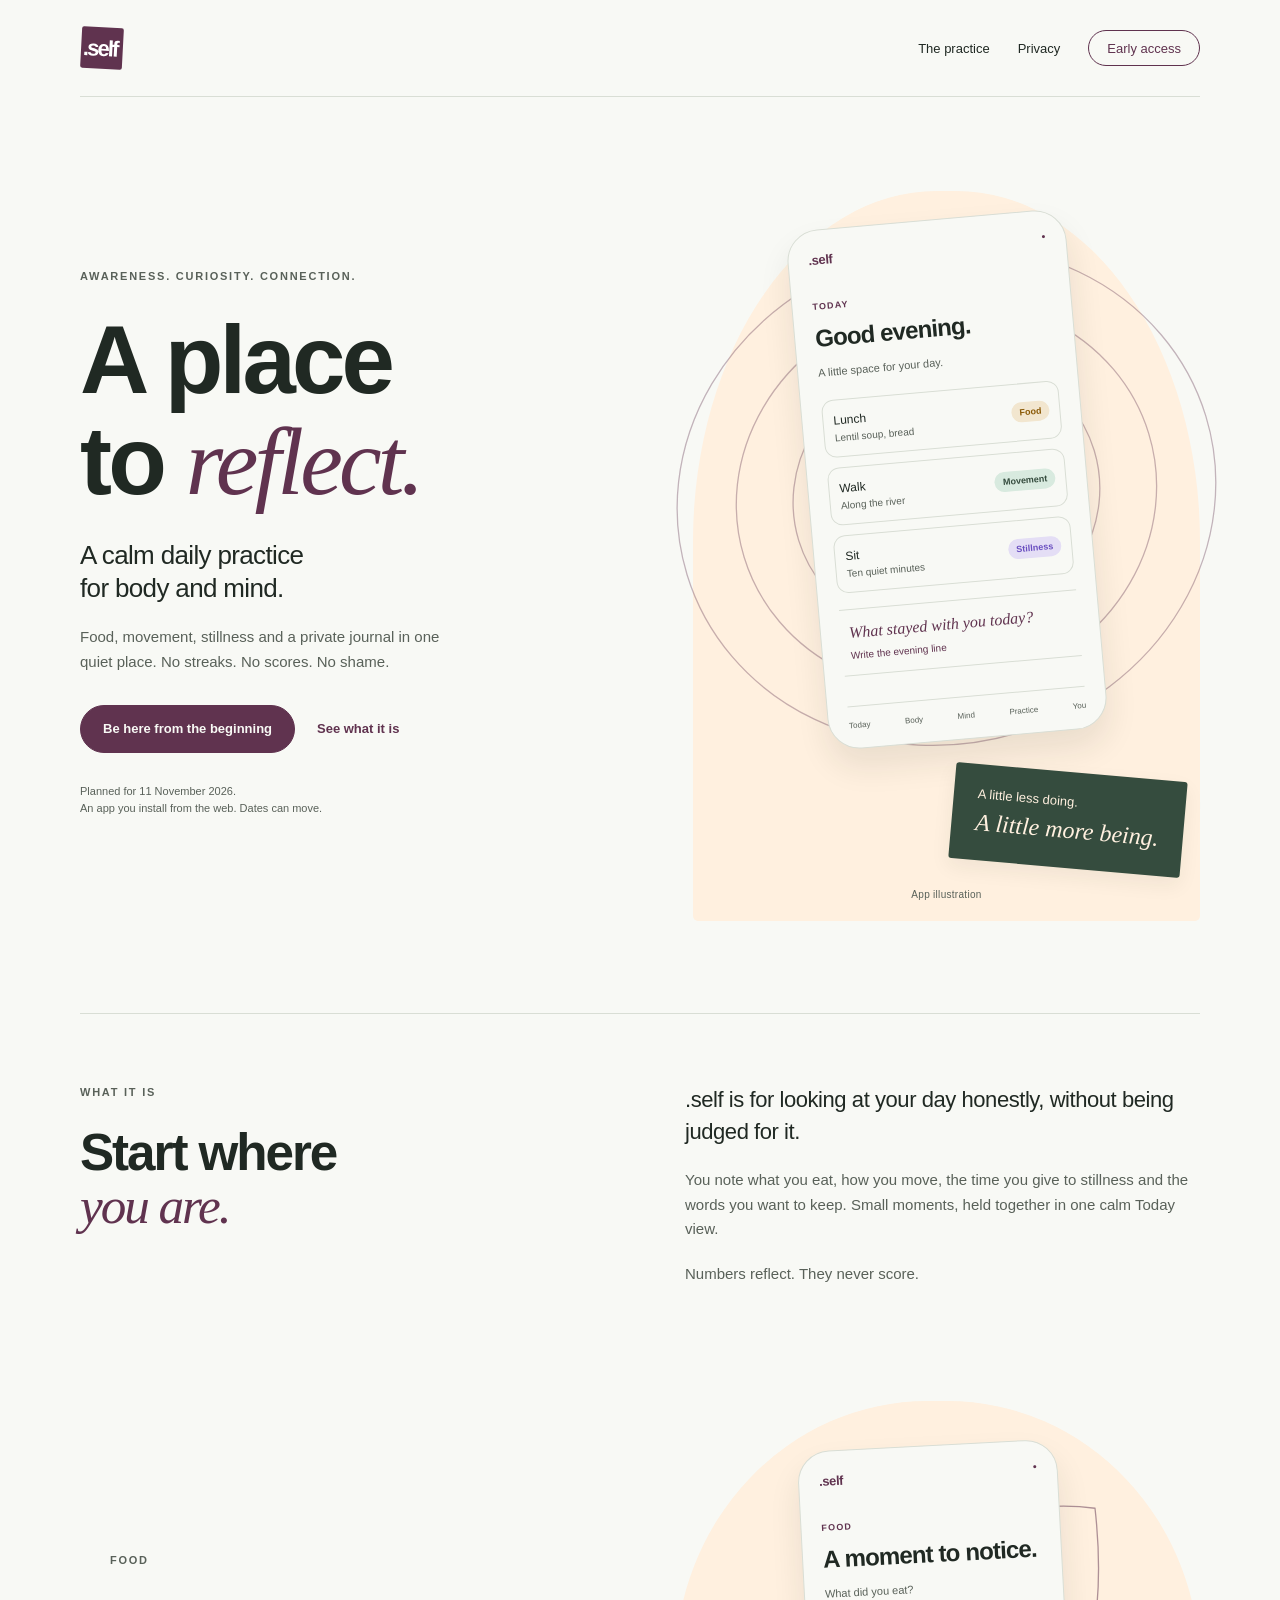
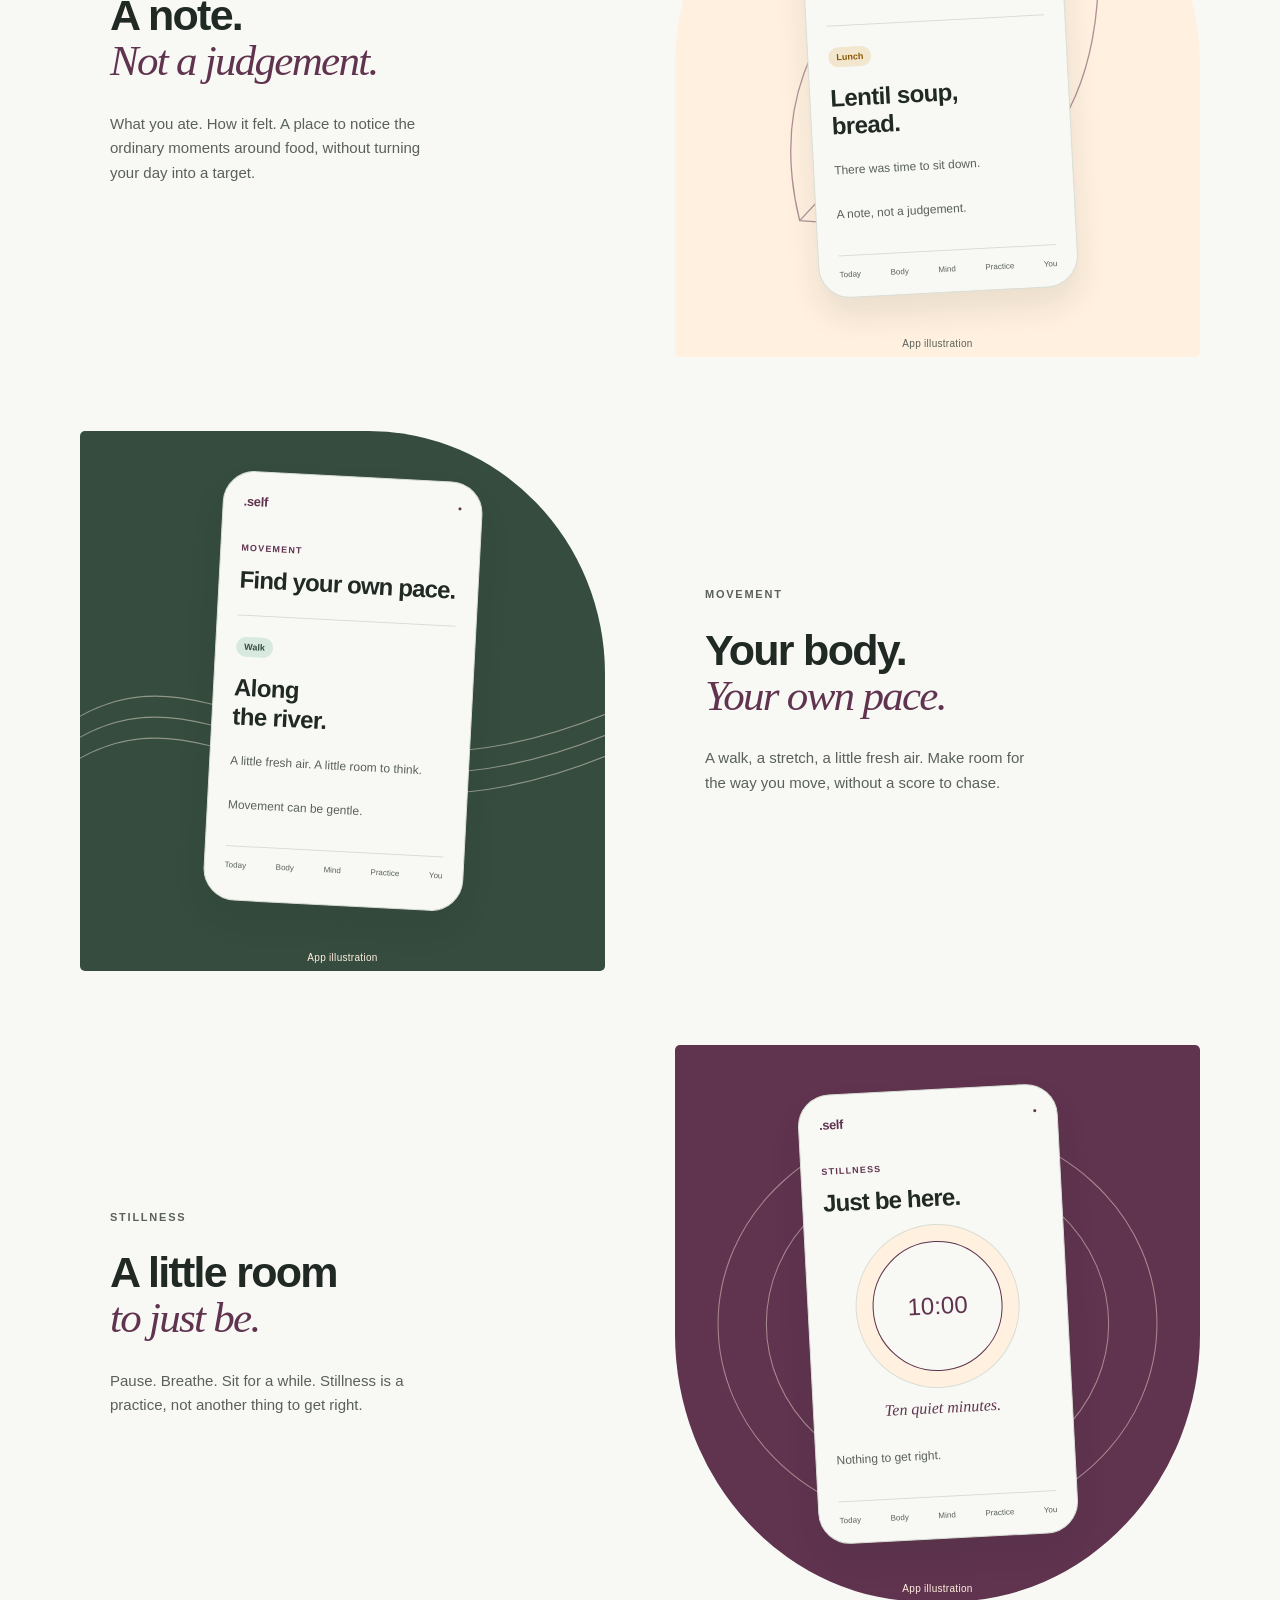
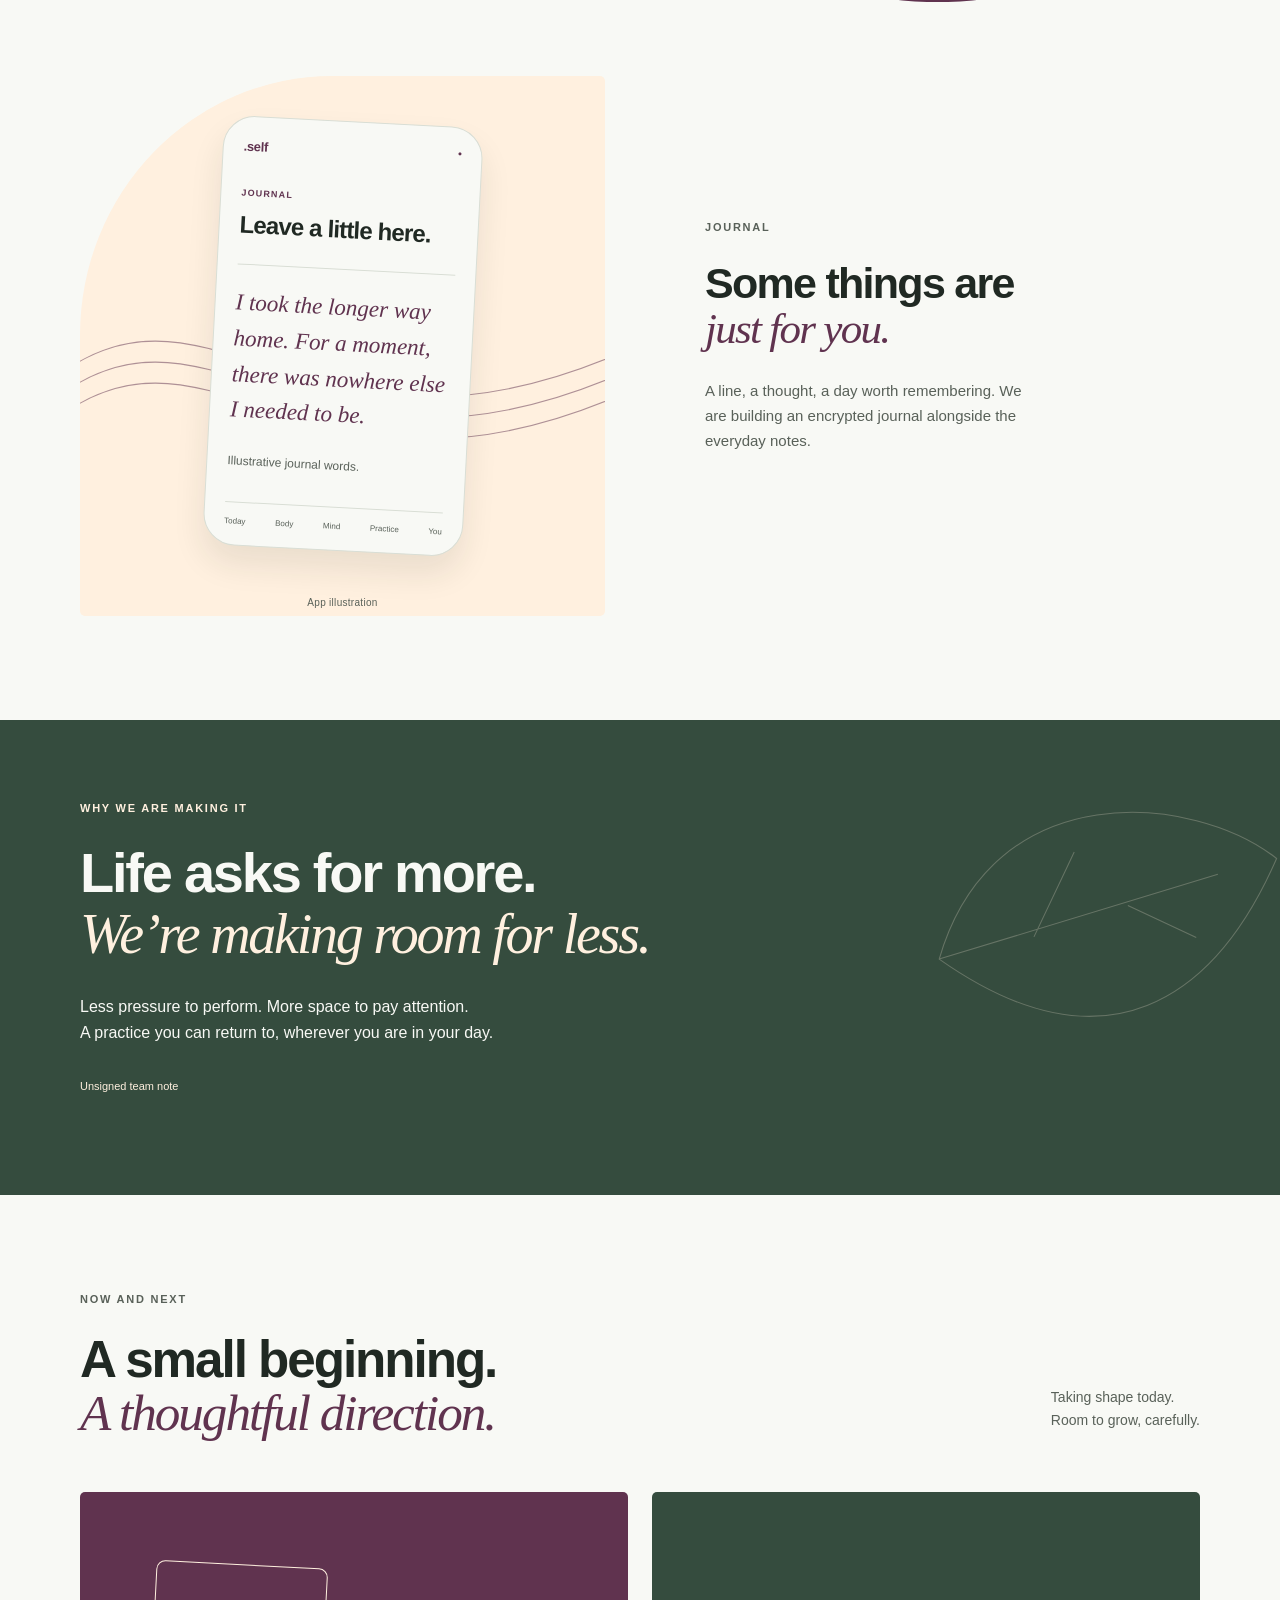
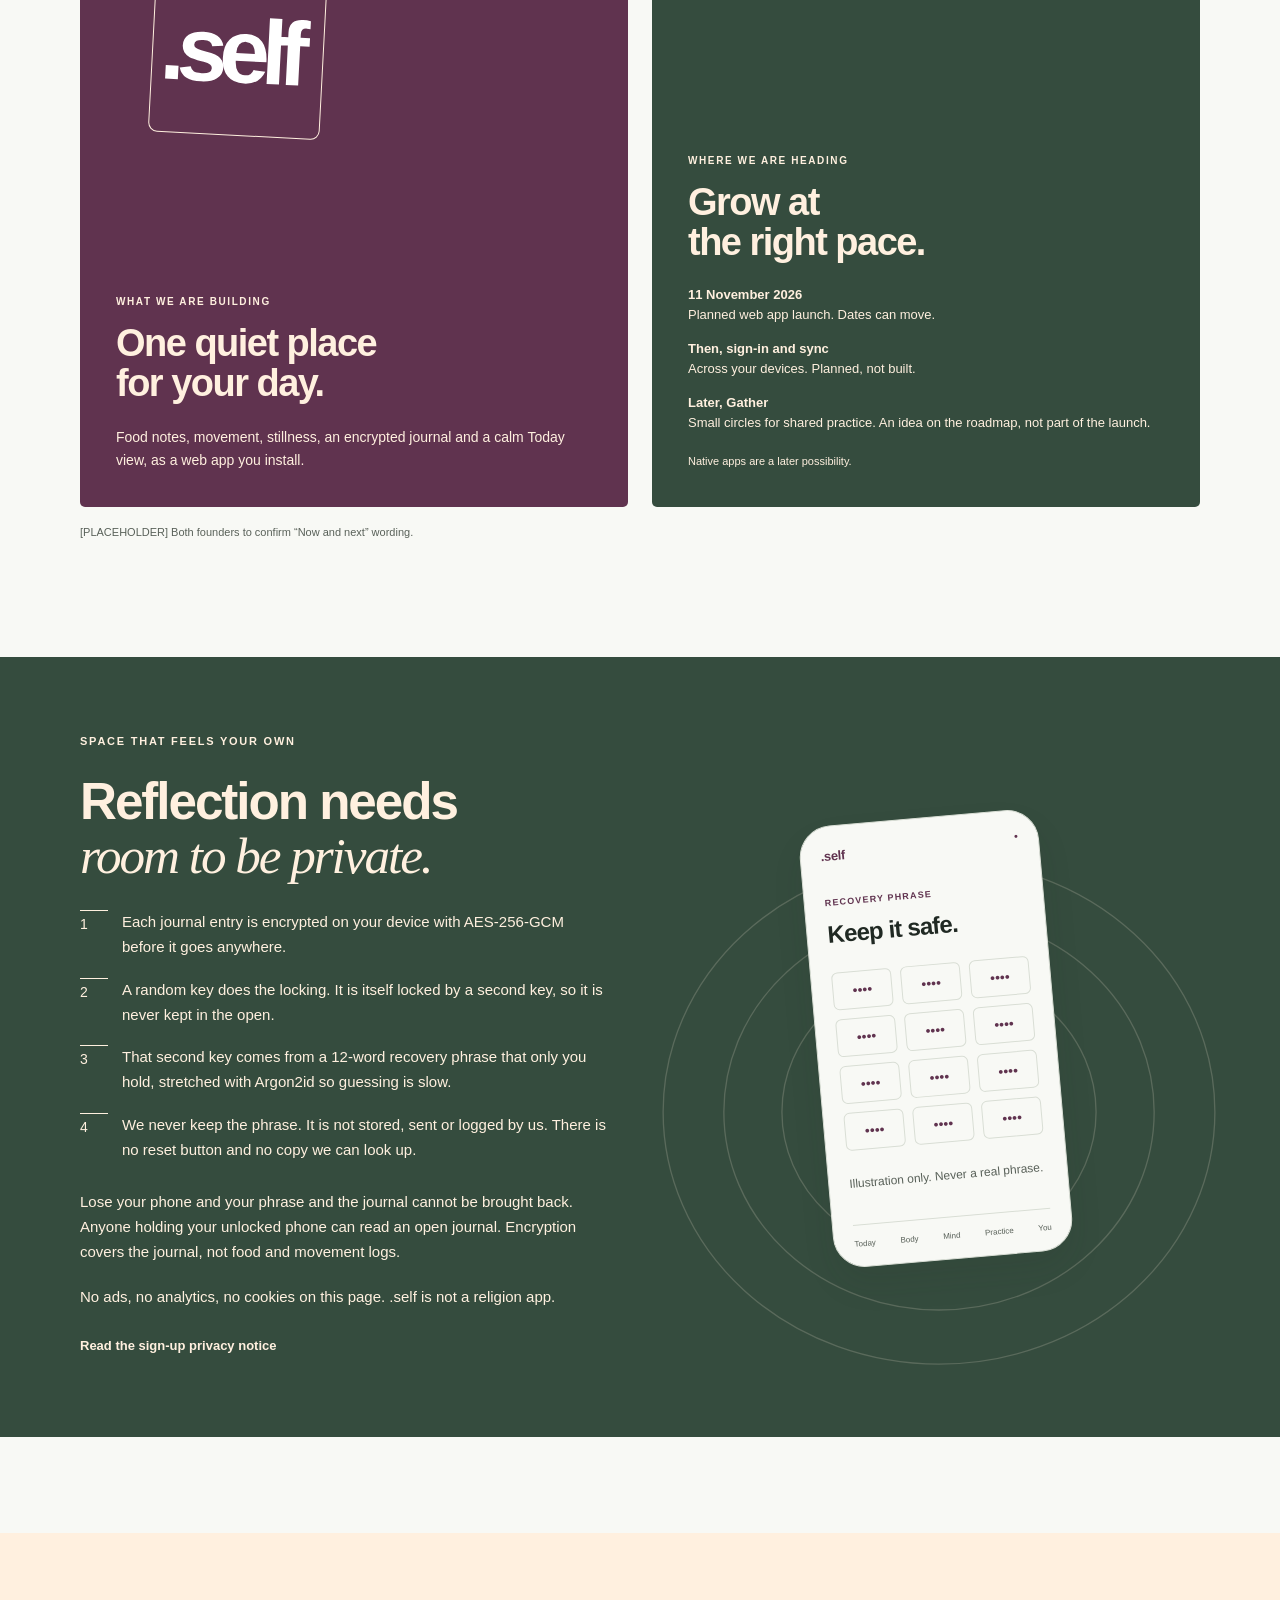
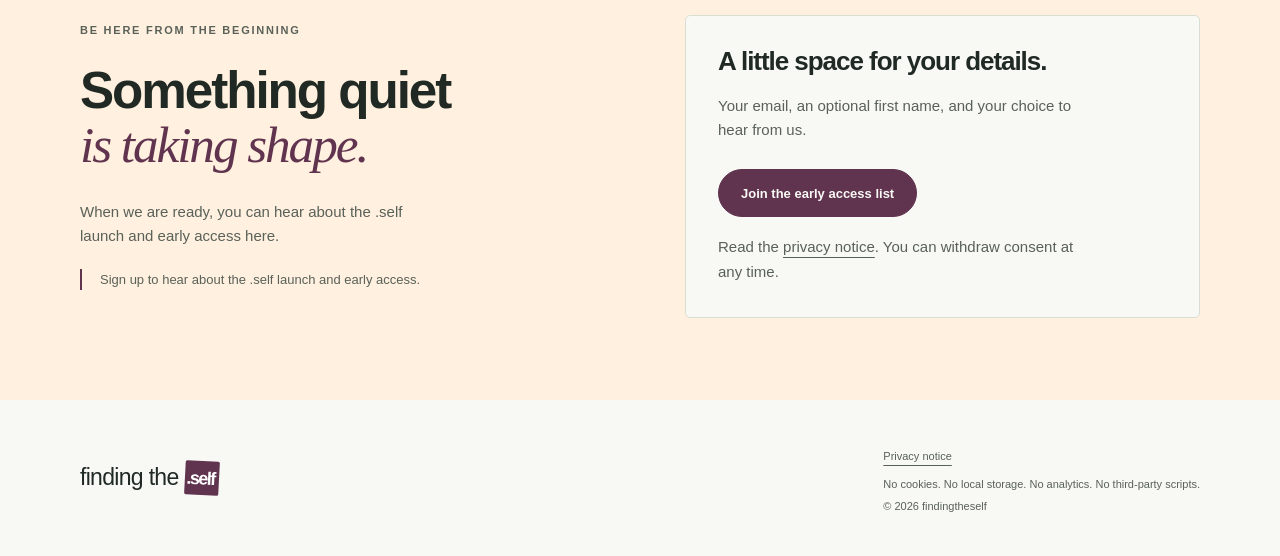
==== commit db58f5e8: "Use authenticated SMTP and approved signup privacy wording" ====
--- a/index.html
+++ b/index.html
@@ -1,5 +1,5 @@
 <!doctype html>
-<html lang="en-GB"><head><meta charset="utf-8"><meta name="viewport" content="width=device-width, initial-scale=1"><meta name="robots" content="noindex, nofollow"><meta http-equiv="Content-Security-Policy" content="default-src 'none'; style-src 'self'; img-src 'self' data:; form-action 'self'; connect-src 'self'; base-uri 'none'; script-src 'none'"><title>.self | A place to reflect</title><meta name="description" content="A calm daily practice for body and mind. Food, movement, stillness and a journal. Planned web app launch on 11 November 2026."><!-- BEGIN CANONICAL_ORIGIN --><!-- [PLACEHOLDER] CANONICAL_ORIGIN awaits the domain decision. --><!-- END CANONICAL_ORIGIN -->
+<html lang="en-GB"><head><meta charset="utf-8"><meta name="viewport" content="width=device-width, initial-scale=1"><meta name="robots" content="noindex, nofollow"><meta http-equiv="Content-Security-Policy" content="default-src 'none'; style-src 'self'; img-src 'self' data:; form-action 'self'; connect-src 'self'; base-uri 'none'; script-src 'none'"><title>.self | A place to reflect</title><meta name="description" content="A calm daily practice for body and mind. Food, movement, stillness and a journal. Planned web app launch on 11 November 2026."><!-- BEGIN CANONICAL_ORIGIN --><link rel="canonical" href="https://findingtheself.app/"><meta property="og:url" content="https://findingtheself.app/"><meta property="og:image" content="https://findingtheself.app/assets/og.png"><meta name="twitter:image" content="https://findingtheself.app/assets/og.png"><!-- END CANONICAL_ORIGIN -->
 <meta property="og:type" content="website"><meta property="og:title" content=".self | A place to reflect"><meta property="og:description" content="A calm daily practice for body and mind. Food, movement, stillness and a journal. Planned web app launch on 11 November 2026."><meta property="og:image:width" content="1200"><meta property="og:image:height" content="630"><meta property="og:image:alt" content=".self. A place to reflect."><meta name="twitter:card" content="summary_large_image"><meta name="twitter:title" content=".self | A place to reflect"><meta name="twitter:description" content="A calm daily practice for body and mind. Food, movement, stillness and a journal. Planned web app launch on 11 November 2026."><link rel="icon" href="assets/favicon.svg" type="image/svg+xml"><link rel="icon" href="assets/favicon.png" sizes="32x32"><link rel="apple-touch-icon" href="assets/touch-icon.png"><meta name="theme-color" content="#60334F"><link rel="stylesheet" href="style.css"></head><body>
 <a class="skip" href="#main">Skip to content</a>
 <header class="header wrap"><a class="logo" href="index.html" aria-label=".self home"><img src="assets/badge-slant.svg" alt=".self" width="44" height="44"></a><nav aria-label="Main"><a href="index.html#practice">The practice</a><a href="index.html#privacy">Privacy</a><a class="nav-cta" href="index.html#early-access">Early access </a></nav></header>
@@ -10,5 +10,5 @@
 <section class="why" aria-labelledby="why-title"><div class="wrap why-inner"><p class="eyebrow">Why we are making it</p><h2 id="why-title">Life asks for more.<br><em>We’re making room for less.</em></h2><p>Less pressure to perform. More space to pay attention.<br>A practice you can return to, wherever you are in your day.</p><p class="team-note">Unsigned team note</p><svg class="zen leaf" viewBox="0 0 400 400" aria-hidden="true"><path d="M95 308C52 134 223 56 320 70c16 142-37 255-225 238Z"/><path d="M95 308 280 110M161 246l-7-87m68 18 70-6"/></svg></div></section>
 <section class="now-next wrap" id="launch" aria-labelledby="next-title"><div class="section-heading"><div><p class="eyebrow">Now and next</p><h2 id="next-title">A small beginning.<br><em>A thoughtful direction.</em></h2></div><p>Taking shape today.<br>Room to grow, carefully.</p></div><div class="tiles"><article class="tile plum"><img class="tile-badge" src="assets/badge-slant-outline.svg" alt=".self" width="180" height="180"><div><p class="eyebrow">What we are building</p><h3>One quiet place<br>for your day.</h3><p>Food notes, movement, stillness, an encrypted journal and a calm Today view, as a web app you install.</p></div></article><article class="tile forest tile-text-only"><!-- Restore a tile badge here if founders prefer both. --><div><p class="eyebrow">Where we are heading</p><h3>Grow at<br>the right pace.</h3><ul><li><strong>11 November 2026</strong><br>Planned web app launch. Dates can move.</li><li><strong>Then, sign-in and sync</strong><br>Across your devices. Planned, not built.</li><li><strong>Later, Gather</strong><br>Small circles for shared practice. An idea on the roadmap, not part of the launch.</li></ul><p class="tile-small">Native apps are a later possibility.</p></div></article></div><p class="approval-note">[PLACEHOLDER] Both founders to confirm “Now and next” wording.</p></section>
 <section class="privacy-band" id="privacy" aria-labelledby="privacy-title"><div class="privacy-section wrap"><div class="privacy-art"><svg class="zen rings" viewBox="0 0 500 500" aria-hidden="true"><ellipse cx="250" cy="250" rx="209" ry="191"/><ellipse cx="250" cy="250" rx="163" ry="150"/><ellipse cx="250" cy="250" rx="119" ry="109"/><ellipse cx="250" cy="250" rx="74" ry="69"/></svg><div class="phone recovery-phone" role="img" aria-label="Recovery phrase: twelve hidden words represented by dots; no real recovery phrase is shown. Illustrative app screen, not a working app."><div class="phone-top"><span>.self</span><span aria-hidden="true">●</span></div><p class="screen-label">RECOVERY PHRASE</p><p class="screen-title">Keep it safe.</p><div class="phrase-dots" aria-hidden="true"><span>••••</span><span>••••</span><span>••••</span><span>••••</span><span>••••</span><span>••••</span><span>••••</span><span>••••</span><span>••••</span><span>••••</span><span>••••</span><span>••••</span></div><p class="screen-foot">Illustration only. Never a real phrase.</p><div class="phone-nav" aria-hidden="true"><span>Today</span><span>Body</span><span>Mind</span><span>Practice</span><span>You</span></div></div></div><div class="privacy-copy"><p class="eyebrow">Space that feels your own</p><h2 id="privacy-title">Reflection needs<br><em>room to be private.</em></h2><ol class="privacy-steps"><li><p>Each journal entry is encrypted on your device with AES-256-GCM before it goes anywhere.</p></li><li><p>A random key does the locking. It is itself locked by a second key, so it is never kept in the open.</p></li><li><p>That second key comes from a 12-word recovery phrase that only you hold, stretched with Argon2id so guessing is slow.</p></li><li><p>We never keep the phrase. It is not stored, sent or logged by us. There is no reset button and no copy we can look up.</p></li></ol><p>Lose your phone and your phrase and the journal cannot be brought back. Anyone holding your unlocked phone can read an open journal. Encryption covers the journal, not food and movement logs.</p><p>No ads, no analytics, no cookies on this page. .self is not a religion app.</p><a class="text-link" href="privacy.html">Read the sign-up privacy notice </a></div></div></section>
-<section class="early-access" id="early-access" aria-labelledby="access-title"><div class="wrap access-inner"><div><p class="eyebrow">Be here from the beginning</p><h2 id="access-title">Something quiet<br><em>is taking shape.</em></h2><p>When we are ready, you can hear about the .self launch and early access here.</p><p class="signup-status" id="signup-status" role="status" aria-live="polite">Sign-up is not open yet. This form does not collect your details.</p></div><div class="form-card"><form method="post" action="signup.php" aria-describedby="signup-status"><fieldset disabled><legend>Early access</legend><label for="first-name">First name <span>(optional)</span></label><input id="first-name" name="first_name" type="text" autocomplete="given-name" maxlength="80"><label for="email">Email address</label><input id="email" name="email" type="email" autocomplete="email" maxlength="254" required><div class="honeypot" aria-hidden="true"><label for="website">Leave this empty</label><input id="website" name="website" type="text" tabindex="-1" autocomplete="off"></div><input name="time_token" type="hidden" value=""><label class="consent" for="consent"><input id="consent" name="consent" type="checkbox" value="launch-v1" required><span>I agree to receive emails about the .self launch and early access. I can withdraw my consent at any time.</span></label><button class="button" type="submit">Sign-up opens after approval</button></fieldset><p class="form-privacy">Read the <a href="privacy.html">privacy notice</a>. No details are collected while sign-up is closed.</p></form></div></div></section>
+<section class="early-access" id="early-access" aria-labelledby="access-title"><div class="wrap access-inner"><div><p class="eyebrow">Be here from the beginning</p><h2 id="access-title">Something quiet<br><em>is taking shape.</em></h2><p>When we are ready, you can hear about the .self launch and early access here.</p><p class="signup-status" id="signup-status" role="status" aria-live="polite">Sign up to hear about the .self launch and early access.</p></div><div class="form-card"><h3>A little space for your details.</h3><p>Your email, an optional first name, and your choice to hear from us.</p><a class="button" id="signup-open" href="signup.php">Join the early access list</a><p class="form-privacy">Read the <a href="privacy.html">privacy notice</a>. You can withdraw consent at any time.</p><template id="signup-form-template"><form method="post" action="signup.php" aria-describedby="signup-status"><fieldset disabled><legend>Early access</legend><label for="first-name">First name <span>(optional)</span></label><input id="first-name" name="first_name" type="text" autocomplete="given-name" maxlength="80"><label for="email">Email address</label><input id="email" name="email" type="email" autocomplete="email" maxlength="254" required><div class="honeypot" aria-hidden="true"><label for="website">Leave this empty</label><input id="website" name="website" type="text" tabindex="-1" autocomplete="off"></div><input name="time_token" type="hidden" value=""><label class="consent" for="consent"><input id="consent" name="consent" type="checkbox" value="launch-v1" required><span>I agree to receive emails about the .self launch and early access. I can withdraw my consent at any time.</span></label><button class="button" type="submit">Sign-up opens after approval</button></fieldset><p class="form-privacy">Read the <a href="privacy.html">privacy notice</a>. No details are collected while sign-up is closed.</p></form></template></div></div></section>
 </main><footer class="footer wrap"><a class="footer-lockup" href="index.html" aria-label="finding the .self home"><span>finding the</span><img src="assets/badge-slant.svg" alt=".self" width="36" height="36"></a><div class="footer-details"><a href="privacy.html">Privacy notice</a><span>No cookies. No local storage. No analytics. No third-party scripts.</span><span>© 2026 findingtheself</span></div></footer></body></html>
--- a/style.css
+++ b/style.css
@@ -244,3 +244,5 @@
 @media(max-width:700px){.privacy-band{padding-block:52px;margin-bottom:58px}.privacy-band .privacy-section{gap:30px}.privacy-band .privacy-art{min-height:410px}}
 .privacy-band h2 em{color:var(--cream)}
 .privacy-band .privacy-art>.zen{stroke:var(--cream);opacity:.18}
+
+.form-card>h3{font-size:26px;margin-bottom:18px}.form-card>p:not(.form-privacy){font-size:14px;margin-bottom:26px;color:var(--muted)}
